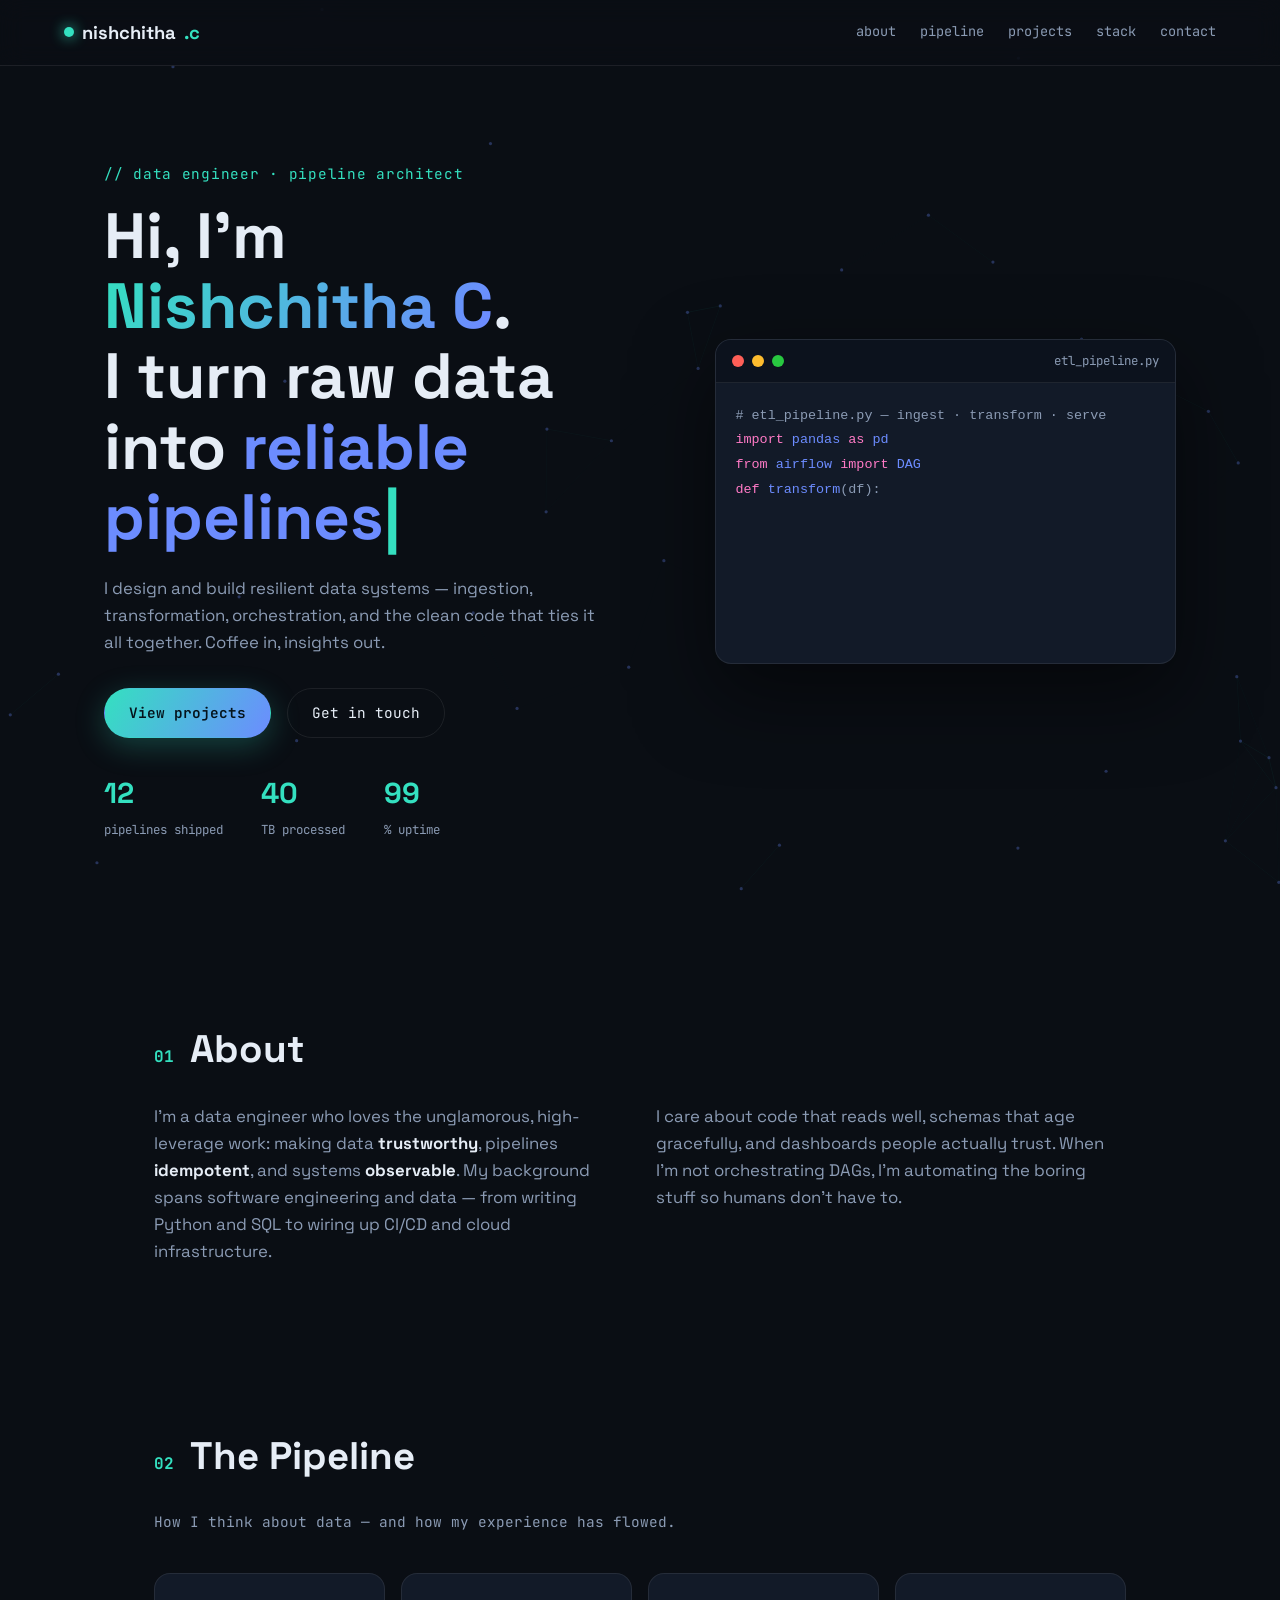
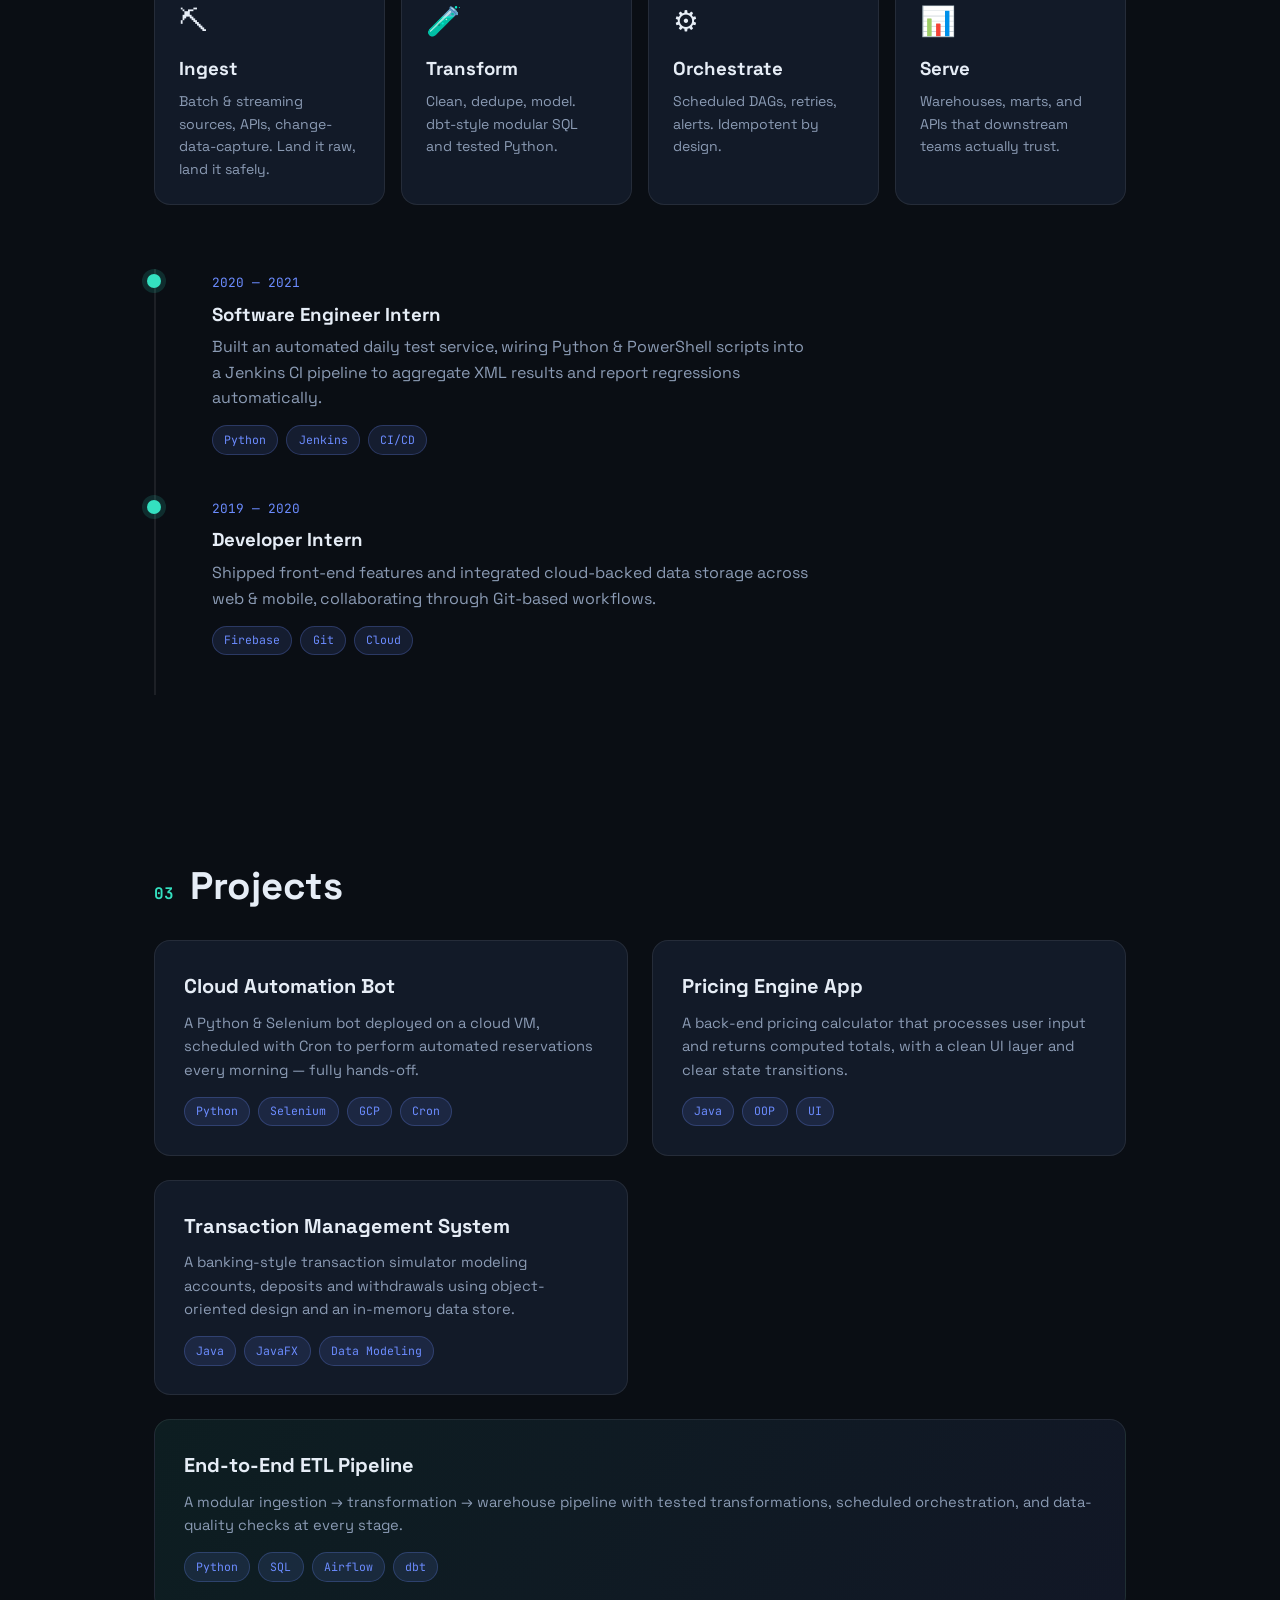
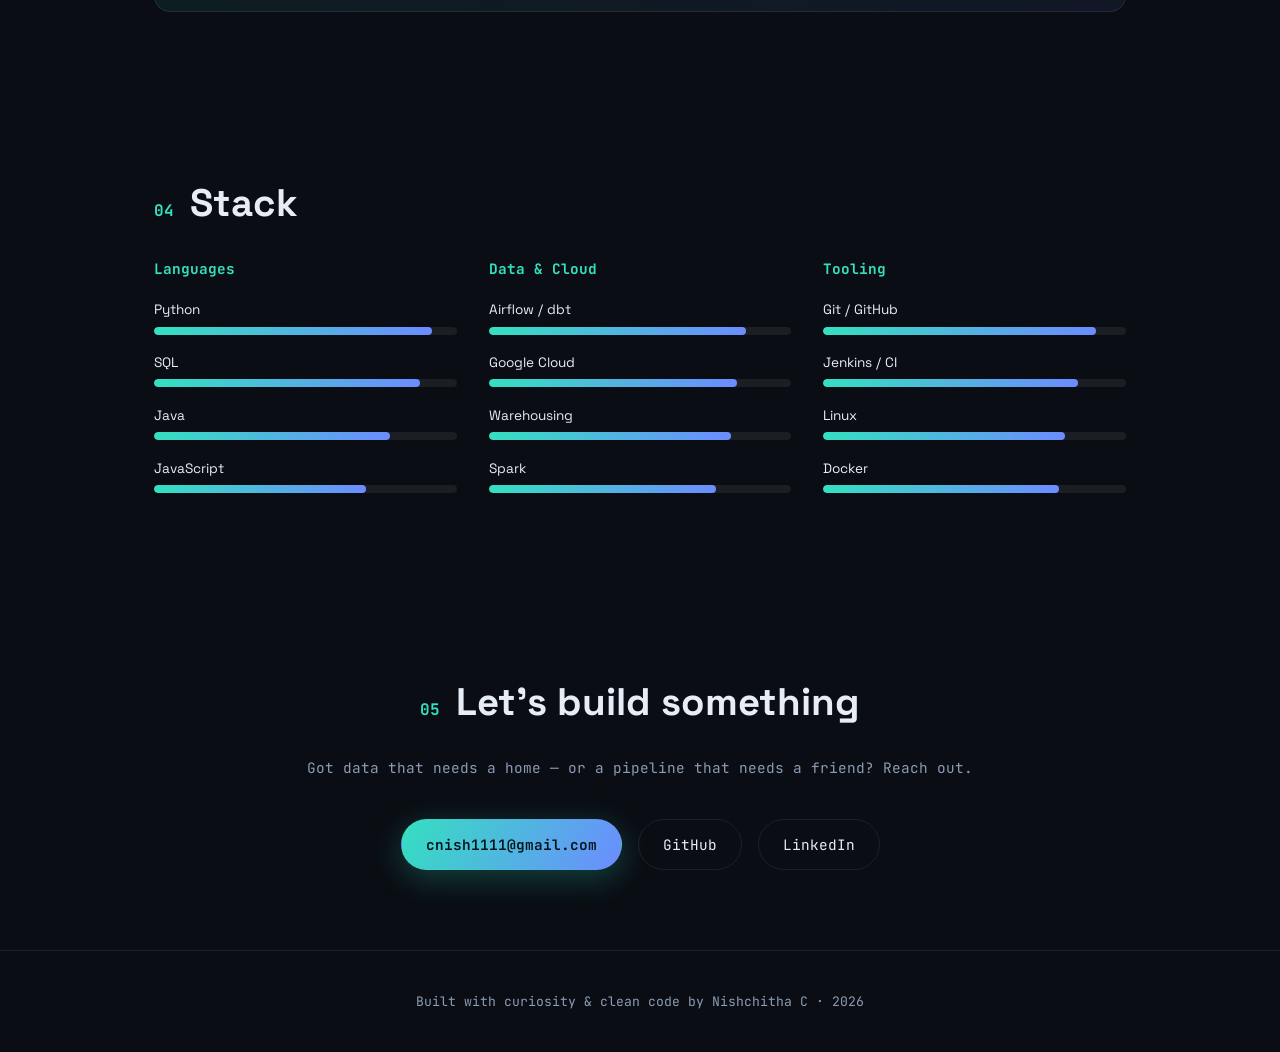
==== index.html @ 6bbef595 "Add creative data engineering portfolio site Single-page animated portfolio (index.html, styles.css," ====
<!DOCTYPE html>
<html lang="en">
<head>
<meta charset="UTF-8" />
<meta name="viewport" content="width=device-width, initial-scale=1.0" />
<title>Nishchitha C · Data Engineer</title>
<meta name="description" content="Nishchitha C — Data Engineer building reliable pipelines, clean data models, and elegant code." />
<link rel="preconnect" href="https://fonts.googleapis.com" />
<link rel="preconnect" href="https://fonts.gstatic.com" crossorigin />
<link href="https://fonts.googleapis.com/css2?family=Space+Grotesk:wght@400;500;600;700&family=JetBrains+Mono:wght@400;500&display=swap" rel="stylesheet" />
<link rel="stylesheet" href="styles.css" />
</head>
<body>
<canvas id="bg-canvas" aria-hidden="true"></canvas>

<!-- NAV -->
<header class="nav">
  <a class="brand" href="#top"><span class="brand-dot"></span>nishchitha<span class="accent">.c</span></a>
  <nav class="nav-links">
    <a href="#about">about</a>
    <a href="#pipeline">pipeline</a>
    <a href="#projects">projects</a>
    <a href="#skills">stack</a>
    <a href="#contact">contact</a>
  </nav>
</header>

<main id="top">
  <!-- HERO -->
  <section class="hero">
    <div class="hero-inner">
      <p class="kicker reveal">// data engineer · pipeline architect</p>
      <h1 class="reveal">Hi, I'm <span class="grad">Nishchitha&nbsp;C</span>.<br />I turn raw data into <span class="type" id="typed"></span><span class="caret">|</span></h1>
      <p class="lead reveal">I design and build resilient data systems — ingestion, transformation, orchestration, and the clean code that ties it all together. Coffee in, insights out.</p>
      <div class="hero-cta reveal">
        <a class="btn primary" href="#projects">View projects</a>
        <a class="btn ghost" href="#contact">Get in touch</a>
      </div>
      <div class="hero-stats reveal">
        <div><strong data-count="12">0</strong><span>pipelines shipped</span></div>
        <div><strong data-count="40">0</strong><span>TB processed</span></div>
        <div><strong data-count="99">0</strong><span>% uptime</span></div>
      </div>
    </div>
    <div class="terminal reveal" aria-hidden="true">
      <div class="term-bar"><span></span><span></span><span></span><em>etl_pipeline.py</em></div>
      <pre class="term-body"><code id="code-anim"></code></pre>
    </div>
  </section>

  <!-- ABOUT -->
  <section id="about" class="section">
    <h2 class="section-title"><span class="num">01</span> About</h2>
    <div class="about-grid">
      <p class="reveal">I'm a data engineer who loves the unglamorous, high-leverage work: making data <strong>trustworthy</strong>, pipelines <strong>idempotent</strong>, and systems <strong>observable</strong>. My background spans software engineering and data — from writing Python and SQL to wiring up CI/CD and cloud infrastructure.</p>
      <p class="reveal">I care about code that reads well, schemas that age gracefully, and dashboards people actually trust. When I'm not orchestrating DAGs, I'm automating the boring stuff so humans don't have to.</p>
    </div>
  </section>

  <!-- PIPELINE / TIMELINE -->
  <section id="pipeline" class="section">
    <h2 class="section-title"><span class="num">02</span> The Pipeline</h2>
    <p class="section-sub reveal">How I think about data — and how my experience has flowed.</p>
    <div class="pipeline">
      <div class="stage reveal"><div class="stage-icon">⛏</div><h3>Ingest</h3><p>Batch &amp; streaming sources, APIs, change-data-capture. Land it raw, land it safely.</p></div>
      <div class="stage reveal"><div class="stage-icon">🧪</div><h3>Transform</h3><p>Clean, dedupe, model. dbt-style modular SQL and tested Python.</p></div>
      <div class="stage reveal"><div class="stage-icon">⚙️</div><h3>Orchestrate</h3><p>Scheduled DAGs, retries, alerts. Idempotent by design.</p></div>
      <div class="stage reveal"><div class="stage-icon">📊</div><h3>Serve</h3><p>Warehouses, marts, and APIs that downstream teams actually trust.</p></div>
    </div>

    <div class="timeline">
      <div class="t-item reveal">
        <div class="t-dot"></div>
        <span class="t-date">2020 — 2021</span>
        <h3>Software Engineer Intern</h3>
        <p>Built an automated daily test service, wiring Python &amp; PowerShell scripts into a Jenkins CI pipeline to aggregate XML results and report regressions automatically.</p>
        <div class="tags"><span>Python</span><span>Jenkins</span><span>CI/CD</span></div>
      </div>
      <div class="t-item reveal">
        <div class="t-dot"></div>
        <span class="t-date">2019 — 2020</span>
        <h3>Developer Intern</h3>
        <p>Shipped front-end features and integrated cloud-backed data storage across web &amp; mobile, collaborating through Git-based workflows.</p>
        <div class="tags"><span>Firebase</span><span>Git</span><span>Cloud</span></div>
      </div>
    </div>
  </section>

  <!-- PROJECTS -->
  <section id="projects" class="section">
    <h2 class="section-title"><span class="num">03</span> Projects</h2>
    <div class="projects">
      <article class="card reveal">
        <div class="card-glow"></div>
        <h3>Cloud Automation Bot</h3>
        <p>A Python &amp; Selenium bot deployed on a cloud VM, scheduled with Cron to perform automated reservations every morning — fully hands-off.</p>
        <div class="tags"><span>Python</span><span>Selenium</span><span>GCP</span><span>Cron</span></div>
      </article>
      <article class="card reveal">
        <div class="card-glow"></div>
        <h3>Pricing Engine App</h3>
        <p>A back-end pricing calculator that processes user input and returns computed totals, with a clean UI layer and clear state transitions.</p>
        <div class="tags"><span>Java</span><span>OOP</span><span>UI</span></div>
      </article>
      <article class="card reveal">
        <div class="card-glow"></div>
        <h3>Transaction Management System</h3>
        <p>A banking-style transaction simulator modeling accounts, deposits and withdrawals using object-oriented design and an in-memory data store.</p>
        <div class="tags"><span>Java</span><span>JavaFX</span><span>Data Modeling</span></div>
      </article>
      <article class="card reveal feature">
        <div class="card-glow"></div>
        <h3>End-to-End ETL Pipeline</h3>
        <p>A modular ingestion → transformation → warehouse pipeline with tested transformations, scheduled orchestration, and data-quality checks at every stage.</p>
        <div class="tags"><span>Python</span><span>SQL</span><span>Airflow</span><span>dbt</span></div>
      </article>
    </div>
  </section>

  <!-- SKILLS -->
  <section id="skills" class="section">
    <h2 class="section-title"><span class="num">04</span> Stack</h2>
    <div class="skills">
      <div class="skill-col reveal">
        <h3>Languages</h3>
        <div class="bar" data-level="92"><span>Python</span><i></i></div>
        <div class="bar" data-level="88"><span>SQL</span><i></i></div>
        <div class="bar" data-level="78"><span>Java</span><i></i></div>
        <div class="bar" data-level="70"><span>JavaScript</span><i></i></div>
      </div>
      <div class="skill-col reveal">
        <h3>Data &amp; Cloud</h3>
        <div class="bar" data-level="85"><span>Airflow / dbt</span><i></i></div>
        <div class="bar" data-level="82"><span>Google Cloud</span><i></i></div>
        <div class="bar" data-level="80"><span>Warehousing</span><i></i></div>
        <div class="bar" data-level="75"><span>Spark</span><i></i></div>
      </div>
      <div class="skill-col reveal">
        <h3>Tooling</h3>
        <div class="bar" data-level="90"><span>Git / GitHub</span><i></i></div>
        <div class="bar" data-level="84"><span>Jenkins / CI</span><i></i></div>
        <div class="bar" data-level="80"><span>Linux</span><i></i></div>
        <div class="bar" data-level="78"><span>Docker</span><i></i></div>
      </div>
    </div>
  </section>

  <!-- CONTACT -->
  <section id="contact" class="section contact">
    <h2 class="section-title"><span class="num">05</span> Let's build something</h2>
    <p class="section-sub reveal">Got data that needs a home — or a pipeline that needs a friend? Reach out.</p>
    <div class="contact-links reveal">
      <a class="btn primary" href="mailto:cnish1111@gmail.com">cnish1111@gmail.com</a>
      <a class="btn ghost" href="https://github.com/nishchitha-c" target="_blank" rel="noopener">GitHub</a>
      <a class="btn ghost" href="https://linkedin.com/in/" target="_blank" rel="noopener">LinkedIn</a>
    </div>
  </section>
</main>

<footer class="footer">
  <span>Built with curiosity &amp; clean code by Nishchitha C · <span id="year"></span></span>
</footer>

<script src="script.js"></script>
</body>
</html>
---- styles.css ----
:root{
  --bg:#0a0e14;
  --bg2:#0f1521;
  --panel:#121a28;
  --text:#e6edf6;
  --muted:#8b9bb4;
  --accent:#34e0c0;
  --accent2:#6c8cff;
  --accent3:#ff7ac6;
  --line:rgba(255,255,255,.08);
  --radius:16px;
  --mono:'JetBrains Mono',monospace;
  --sans:'Space Grotesk',system-ui,sans-serif;
}
*{box-sizing:border-box;margin:0;padding:0}
html{scroll-behavior:smooth}
body{
  font-family:var(--sans);
  background:var(--bg);
  color:var(--text);
  line-height:1.6;
  overflow-x:hidden;
}
#bg-canvas{position:fixed;inset:0;z-index:0;opacity:.5}
main,.nav,.footer{position:relative;z-index:1}
a{color:inherit;text-decoration:none}
.accent{color:var(--accent)}
.grad{
  background:linear-gradient(120deg,var(--accent),var(--accent2),var(--accent3));
  -webkit-background-clip:text;background-clip:text;color:transparent;
  background-size:200% auto;animation:shift 6s linear infinite;
}
@keyframes shift{to{background-position:200% center}}

/* NAV */
.nav{
  display:flex;justify-content:space-between;align-items:center;
  padding:1.1rem clamp(1.2rem,5vw,4rem);
  position:sticky;top:0;backdrop-filter:blur(12px);
  background:rgba(10,14,20,.6);border-bottom:1px solid var(--line);
}
.brand{font-weight:700;font-size:1.15rem;display:flex;align-items:center;gap:.5rem}
.brand-dot{width:10px;height:10px;border-radius:50%;background:var(--accent);box-shadow:0 0 14px var(--accent)}
.nav-links{display:flex;gap:1.5rem;font-family:var(--mono);font-size:.85rem}
.nav-links a{color:var(--muted);transition:color .2s}
.nav-links a:hover{color:var(--accent)}

/* HERO */
.hero{
  display:grid;grid-template-columns:1.1fr .9fr;gap:3rem;align-items:center;
  padding:clamp(3rem,8vw,6rem) clamp(1.2rem,5vw,4rem);max-width:1200px;margin:0 auto;
}
.kicker{font-family:var(--mono);color:var(--accent);font-size:.9rem;letter-spacing:.05em}
.hero h1{font-size:clamp(2.2rem,5.5vw,4rem);line-height:1.1;margin:1rem 0 1.4rem;font-weight:700}
.type{color:var(--accent2)}
.caret{color:var(--accent);animation:blink 1s steps(2) infinite}
@keyframes blink{50%{opacity:0}}
.lead{color:var(--muted);max-width:46ch;font-size:1.05rem}
.hero-cta{display:flex;gap:1rem;margin:2rem 0}
.btn{
  font-family:var(--mono);font-size:.9rem;padding:.8rem 1.5rem;border-radius:999px;
  transition:transform .2s,box-shadow .2s,background .2s;border:1px solid transparent;
}
.btn:hover{transform:translateY(-3px)}
.btn.primary{background:linear-gradient(120deg,var(--accent),var(--accent2));color:#04121a;font-weight:600;box-shadow:0 8px 30px rgba(52,224,192,.25)}
.btn.ghost{border-color:var(--line);color:var(--text)}
.btn.ghost:hover{border-color:var(--accent);color:var(--accent)}
.hero-stats{display:flex;gap:2.4rem;margin-top:1rem}
.hero-stats strong{font-size:1.8rem;display:block;color:var(--accent)}
.hero-stats span{font-size:.78rem;color:var(--muted);font-family:var(--mono)}

/* TERMINAL */
.terminal{
  background:var(--panel);border:1px solid var(--line);border-radius:var(--radius);
  box-shadow:0 30px 80px rgba(0,0,0,.5);overflow:hidden;
}
.term-bar{display:flex;align-items:center;gap:.5rem;padding:.7rem 1rem;background:#0c121d;border-bottom:1px solid var(--line)}
.term-bar span{width:12px;height:12px;border-radius:50%}
.term-bar span:nth-child(1){background:#ff5f57}
.term-bar span:nth-child(2){background:#febc2e}
.term-bar span:nth-child(3){background:#28c840}
.term-bar em{margin-left:auto;font-style:normal;font-family:var(--mono);font-size:.78rem;color:var(--muted)}
.term-body{padding:1.2rem;font-family:var(--mono);font-size:.84rem;line-height:1.7;min-height:280px;white-space:pre-wrap}
.term-body .k{color:var(--accent3)}
.term-body .s{color:var(--accent)}
.term-body .c{color:var(--muted)}
.term-body .f{color:var(--accent2)}

/* SECTIONS */
.section{max-width:1100px;margin:0 auto;padding:clamp(3rem,7vw,5rem) clamp(1.2rem,5vw,4rem)}
.section-title{font-size:clamp(1.6rem,4vw,2.4rem);display:flex;align-items:baseline;gap:1rem;margin-bottom:1.5rem}
.section-title .num{font-family:var(--mono);color:var(--accent);font-size:1rem}
.section-sub{color:var(--muted);margin-bottom:2.5rem;font-family:var(--mono);font-size:.9rem}
.about-grid{display:grid;grid-template-columns:1fr 1fr;gap:2rem}
.about-grid p{color:var(--muted);font-size:1.05rem}
.about-grid strong{color:var(--text)}

/* PIPELINE */
.pipeline{display:grid;grid-template-columns:repeat(4,1fr);gap:1rem;margin-bottom:4rem}
.stage{background:var(--panel);border:1px solid var(--line);border-radius:var(--radius);padding:1.5rem;position:relative;transition:transform .3s,border-color .3s}
.stage:hover{transform:translateY(-6px);border-color:var(--accent)}
.stage-icon{font-size:1.8rem;margin-bottom:.6rem}
.stage h3{margin-bottom:.4rem}
.stage p{color:var(--muted);font-size:.88rem}

/* TIMELINE */
.timeline{position:relative;padding-left:2rem;border-left:2px solid var(--line)}
.t-item{position:relative;padding:0 0 2.5rem 1.5rem}
.t-dot{position:absolute;left:-2.55rem;top:.3rem;width:14px;height:14px;border-radius:50%;background:var(--accent);box-shadow:0 0 0 5px rgba(52,224,192,.15)}
.t-date{font-family:var(--mono);font-size:.8rem;color:var(--accent2)}
.t-item h3{margin:.3rem 0}
.t-item p{color:var(--muted);max-width:60ch}

/* TAGS */
.tags{display:flex;flex-wrap:wrap;gap:.5rem;margin-top:.9rem}
.tags span{font-family:var(--mono);font-size:.72rem;padding:.28rem .7rem;border-radius:999px;background:rgba(108,140,255,.12);color:var(--accent2);border:1px solid rgba(108,140,255,.25)}

/* PROJECTS */
.projects{display:grid;grid-template-columns:repeat(2,1fr);gap:1.5rem}
.card{position:relative;background:var(--panel);border:1px solid var(--line);border-radius:var(--radius);padding:1.8rem;overflow:hidden;transition:transform .3s,border-color .3s}
.card:hover{transform:translateY(-6px);border-color:var(--accent)}
.card h3{margin-bottom:.6rem;font-size:1.25rem}
.card p{color:var(--muted);font-size:.92rem}
.card.feature{grid-column:1/-1;background:linear-gradient(120deg,rgba(52,224,192,.08),rgba(108,140,255,.08))}
.card-glow{position:absolute;width:200px;height:200px;border-radius:50%;background:radial-gradient(circle,rgba(52,224,192,.25),transparent 70%);top:-80px;right:-60px;opacity:0;transition:opacity .4s}
.card:hover .card-glow{opacity:1}

/* SKILLS */
.skills{display:grid;grid-template-columns:repeat(3,1fr);gap:2rem}
.skill-col h3{font-family:var(--mono);font-size:.9rem;color:var(--accent);margin-bottom:1.2rem}
.bar{margin-bottom:1.1rem;position:relative}
.bar span{font-size:.85rem;display:block;margin-bottom:.35rem}
.bar i{display:block;height:8px;border-radius:999px;background:rgba(255,255,255,.07);position:relative;overflow:hidden}
.bar i::after{content:"";position:absolute;inset:0;width:0;border-radius:999px;background:linear-gradient(90deg,var(--accent),var(--accent2));transition:width 1.2s cubic-bezier(.2,.8,.2,1)}
.bar.show i::after{width:var(--w)}

/* CONTACT */
.contact{text-align:center}
.contact .section-title{justify-content:center}
.contact-links{display:flex;gap:1rem;justify-content:center;flex-wrap:wrap}

/* FOOTER */
.footer{text-align:center;padding:2.5rem;color:var(--muted);font-family:var(--mono);font-size:.82rem;border-top:1px solid var(--line)}

/* REVEAL */
.reveal{opacity:0;transform:translateY(24px);transition:opacity .7s ease,transform .7s ease}
.reveal.in{opacity:1;transform:none}

@media(max-width:860px){
  .hero{grid-template-columns:1fr}
  .about-grid,.pipeline,.projects,.skills{grid-template-columns:1fr}
  .nav-links{display:none}
  .card.feature{grid-column:auto}
}
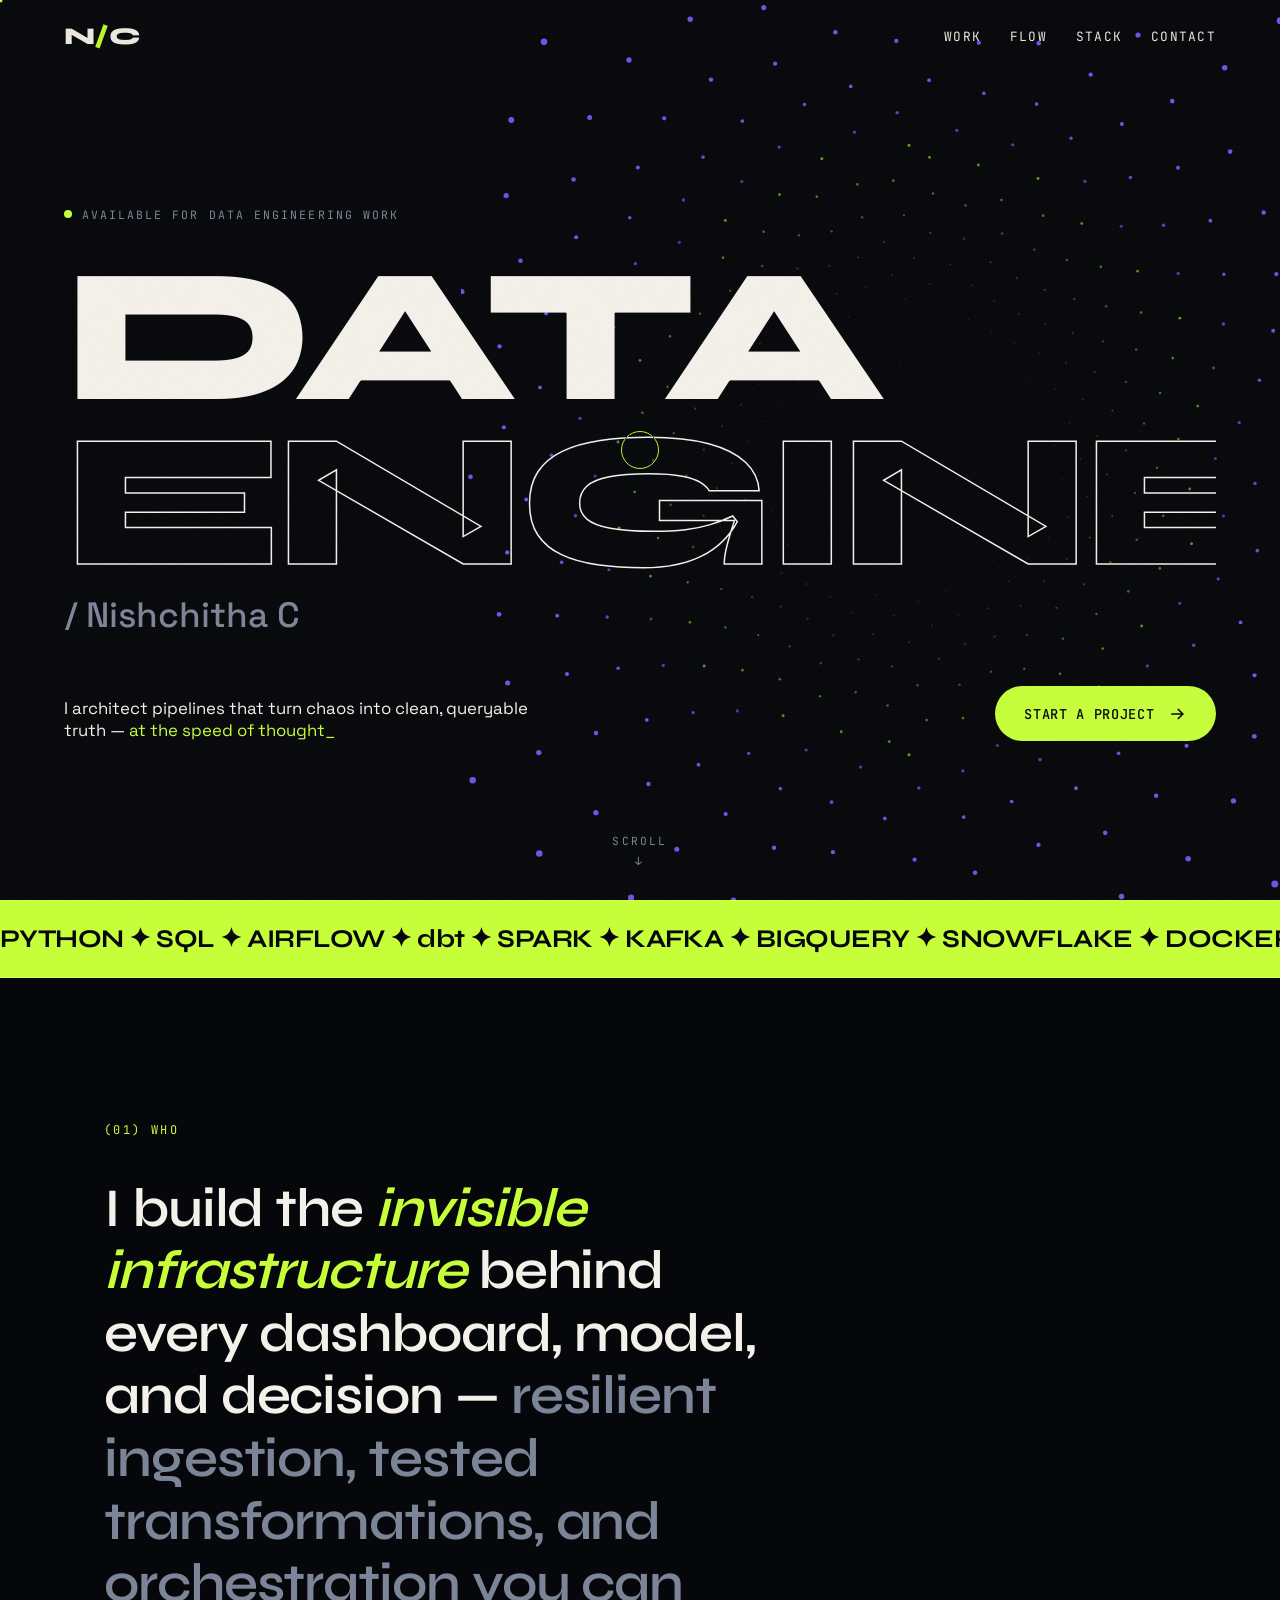
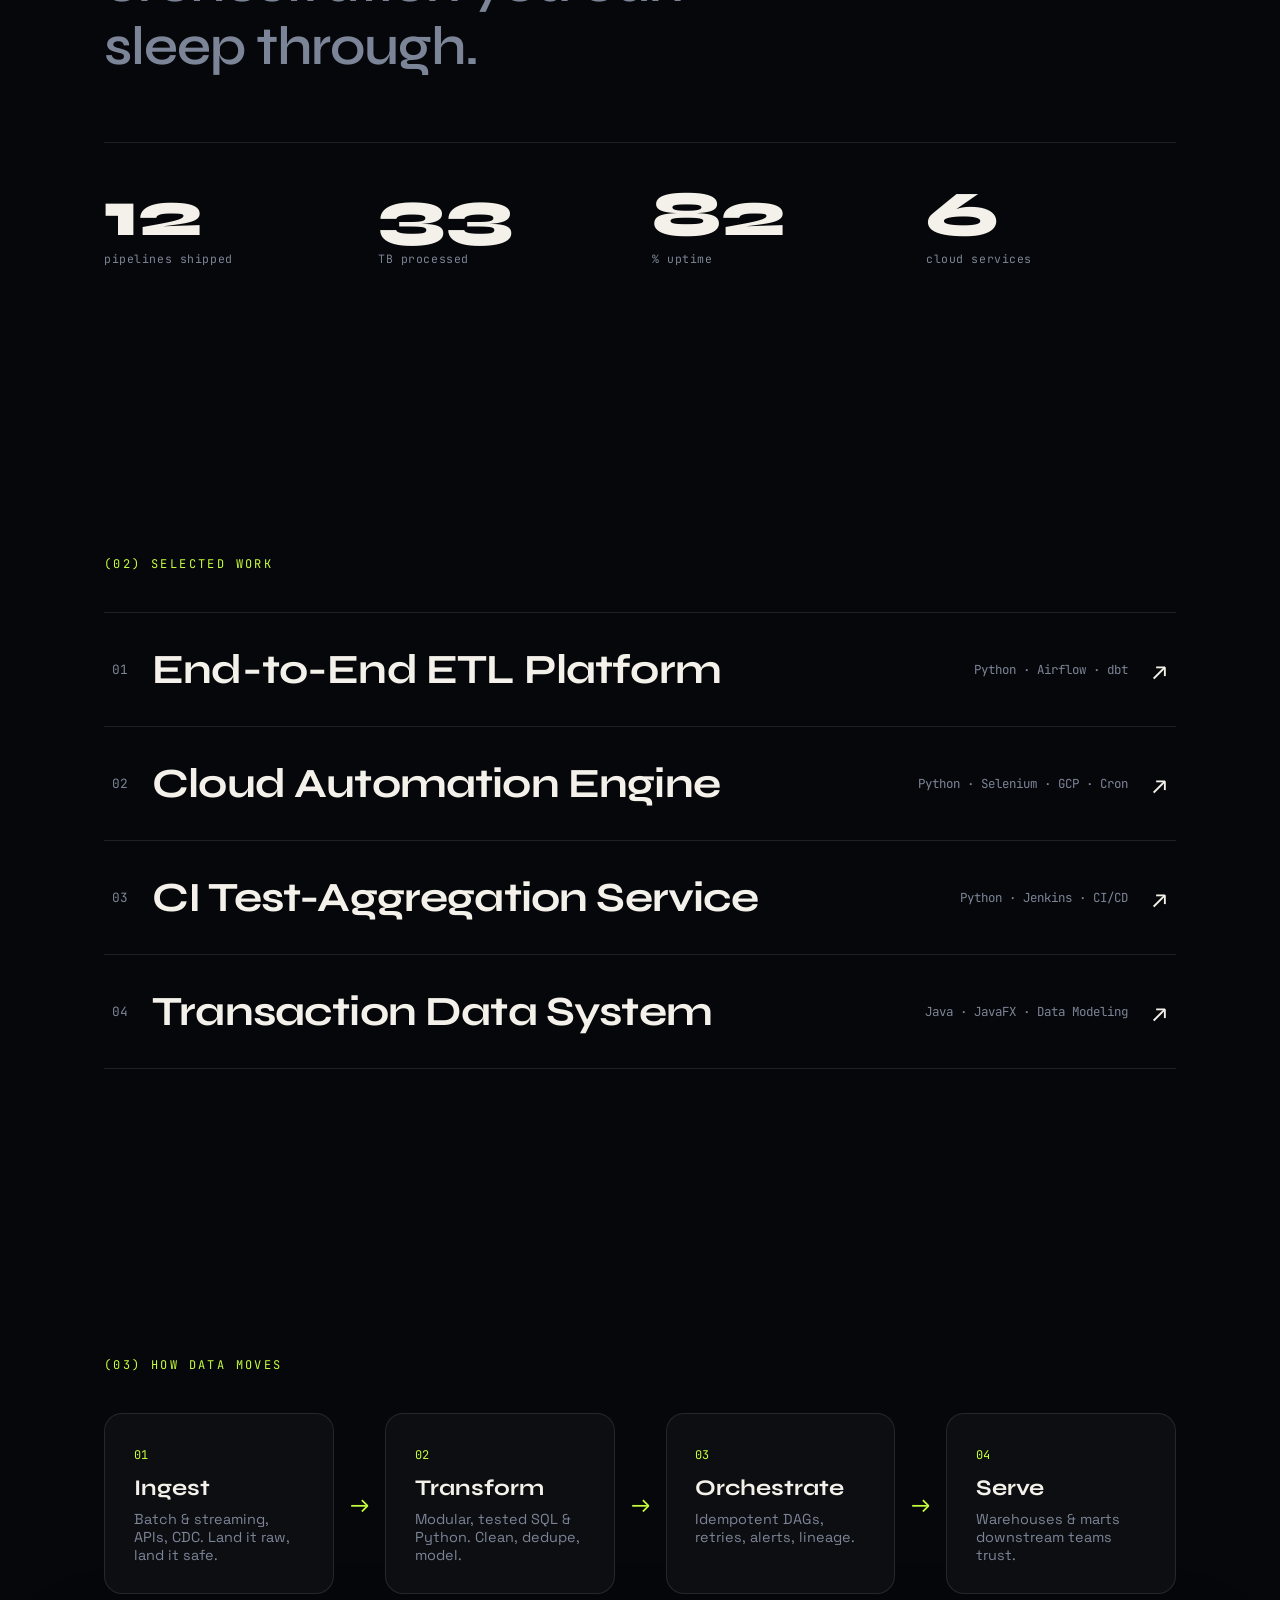
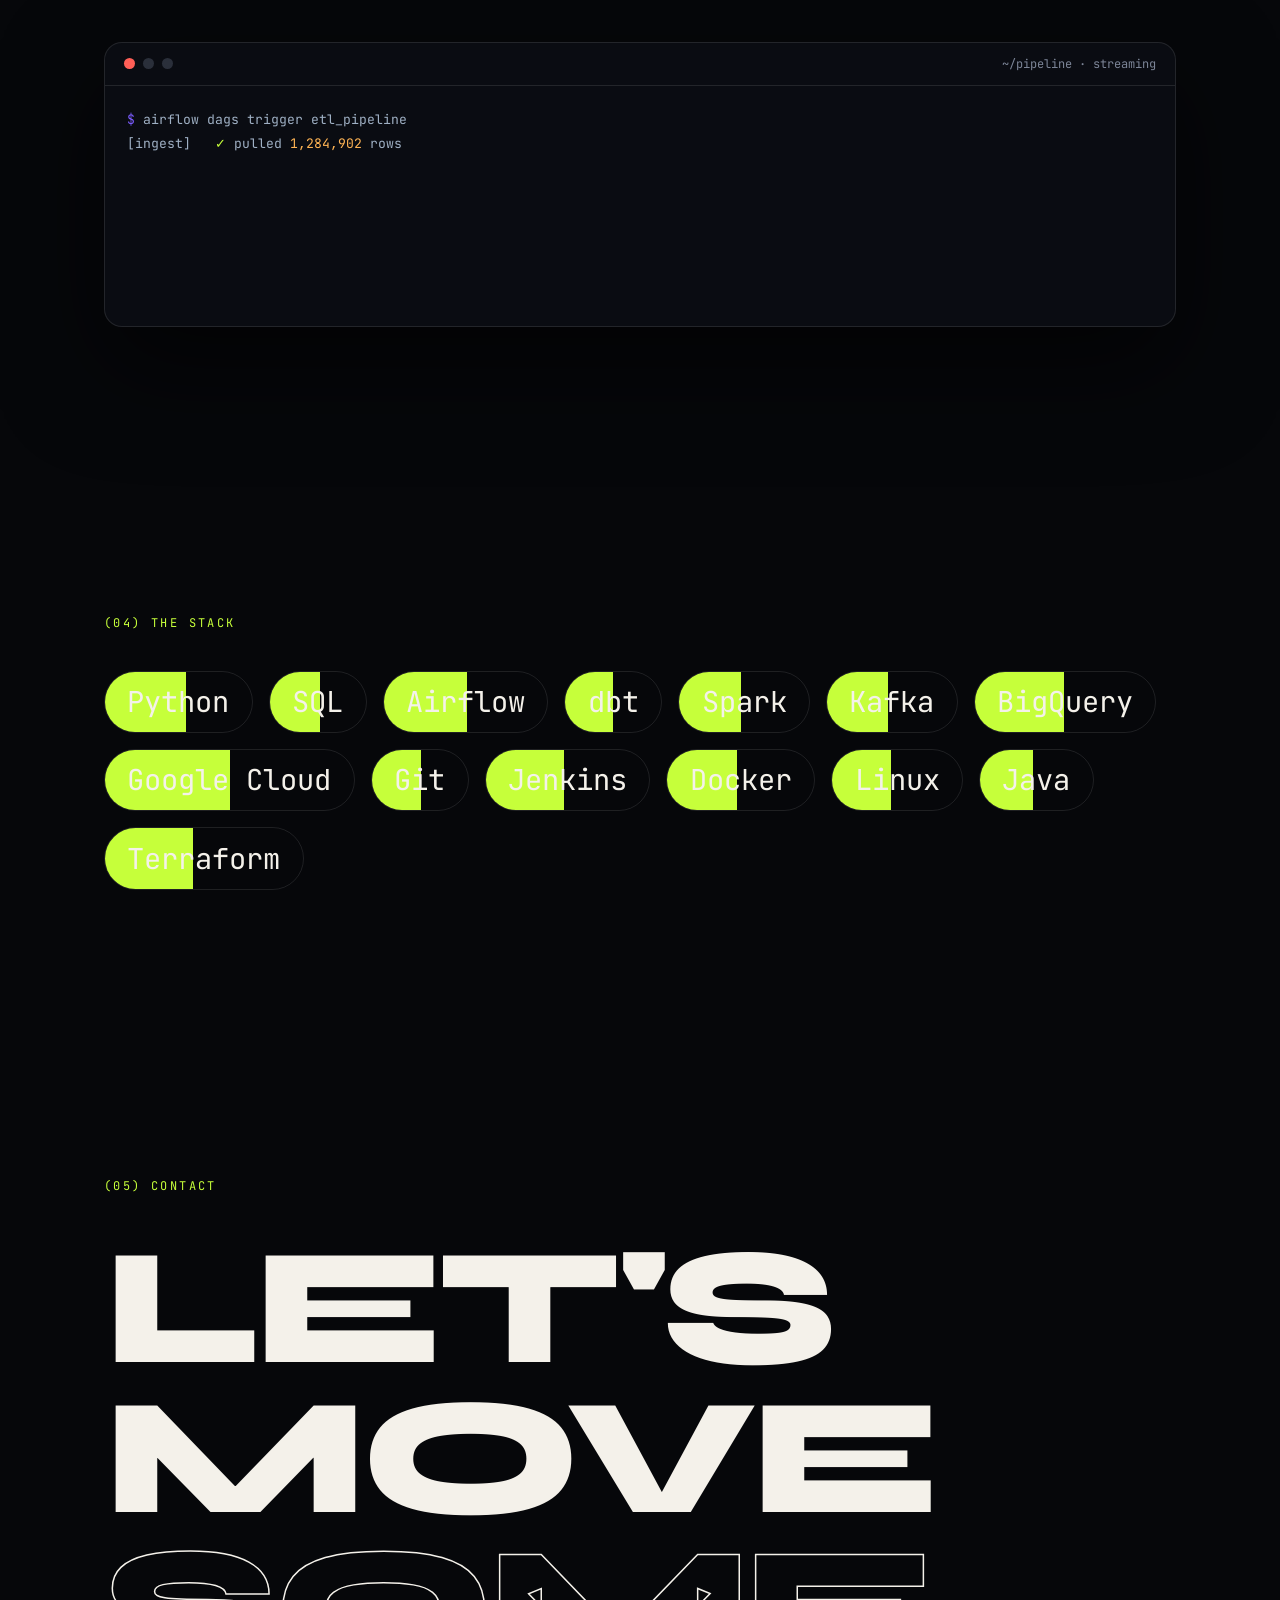
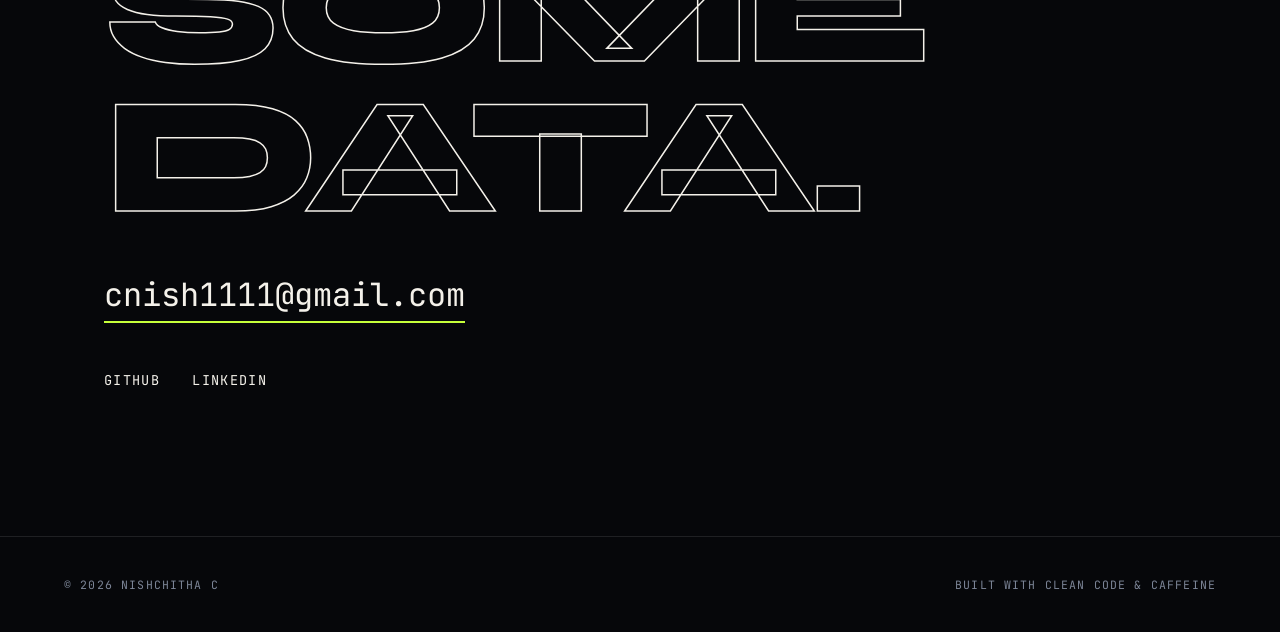
==== commit 85c2c424: "Redesign portfolio: bold kinetic identity Full visual overhaul — interactive 3D particle globe, cust" ====
--- a/index.html
+++ b/index.html
@@ -3,162 +3,144 @@
 <head>
 <meta charset="UTF-8" />
 <meta name="viewport" content="width=device-width, initial-scale=1.0" />
-<title>Nishchitha C · Data Engineer</title>
-<meta name="description" content="Nishchitha C — Data Engineer building reliable pipelines, clean data models, and elegant code." />
+<title>Nishchitha C — Data Engineer</title>
+<meta name="description" content="Nishchitha C — Data Engineer architecting pipelines that move at the speed of thought." />
 <link rel="preconnect" href="https://fonts.googleapis.com" />
 <link rel="preconnect" href="https://fonts.gstatic.com" crossorigin />
-<link href="https://fonts.googleapis.com/css2?family=Space+Grotesk:wght@400;500;600;700&family=JetBrains+Mono:wght@400;500&display=swap" rel="stylesheet" />
+<link href="https://fonts.googleapis.com/css2?family=Syne:wght@600;700;800&family=Space+Grotesk:wght@400;500;600&family=JetBrains+Mono:wght@400;500&display=swap" rel="stylesheet" />
 <link rel="stylesheet" href="styles.css" />
 </head>
 <body>
-<canvas id="bg-canvas" aria-hidden="true"></canvas>
+<div class="grain" aria-hidden="true"></div>
+<div class="cursor" id="cursor" aria-hidden="true"></div>
+<div class="cursor-dot" id="cursor-dot" aria-hidden="true"></div>
+<div class="progress" id="progress" aria-hidden="true"></div>
+
+<canvas id="globe" aria-hidden="true"></canvas>
 
 <!-- NAV -->
 <header class="nav">
-  <a class="brand" href="#top"><span class="brand-dot"></span>nishchitha<span class="accent">.c</span></a>
+  <a class="brand magnetic" href="#top">N<span class="accent">/</span>C</a>
   <nav class="nav-links">
-    <a href="#about">about</a>
-    <a href="#pipeline">pipeline</a>
-    <a href="#projects">projects</a>
-    <a href="#skills">stack</a>
-    <a href="#contact">contact</a>
+    <a class="magnetic" href="#work">work</a>
+    <a class="magnetic" href="#flow">flow</a>
+    <a class="magnetic" href="#stack">stack</a>
+    <a class="magnetic" href="#contact">contact</a>
   </nav>
 </header>
 
 <main id="top">
   <!-- HERO -->
   <section class="hero">
-    <div class="hero-inner">
-      <p class="kicker reveal">// data engineer · pipeline architect</p>
-      <h1 class="reveal">Hi, I'm <span class="grad">Nishchitha&nbsp;C</span>.<br />I turn raw data into <span class="type" id="typed"></span><span class="caret">|</span></h1>
-      <p class="lead reveal">I design and build resilient data systems — ingestion, transformation, orchestration, and the clean code that ties it all together. Coffee in, insights out.</p>
-      <div class="hero-cta reveal">
-        <a class="btn primary" href="#projects">View projects</a>
-        <a class="btn ghost" href="#contact">Get in touch</a>
-      </div>
-      <div class="hero-stats reveal">
-        <div><strong data-count="12">0</strong><span>pipelines shipped</span></div>
-        <div><strong data-count="40">0</strong><span>TB processed</span></div>
-        <div><strong data-count="99">0</strong><span>% uptime</span></div>
-      </div>
+    <p class="tag"><span class="pulse"></span>AVAILABLE FOR DATA ENGINEERING WORK</p>
+    <h1 class="mega">
+      <span class="line"><span class="w">DATA</span></span>
+      <span class="line"><span class="w outline">ENGINEER</span></span>
+      <span class="line sub"><span class="w">/ Nishchitha&nbsp;C</span></span>
+    </h1>
+    <div class="hero-foot">
+      <p class="hero-desc">I architect pipelines that turn chaos into clean, queryable truth — <span id="typed"></span><span class="caret">_</span></p>
+      <a href="#contact" class="cta magnetic"><span>Start a project</span><svg viewBox="0 0 24 24"><path d="M5 12h14M13 6l6 6-6 6"/></svg></a>
     </div>
-    <div class="terminal reveal" aria-hidden="true">
-      <div class="term-bar"><span></span><span></span><span></span><em>etl_pipeline.py</em></div>
-      <pre class="term-body"><code id="code-anim"></code></pre>
+    <div class="scroll-hint">SCROLL <span>↓</span></div>
+  </section>
+
+  <!-- MARQUEE -->
+  <div class="marquee" aria-hidden="true">
+    <div class="marquee-track">
+      <span>PYTHON ✦ SQL ✦ AIRFLOW ✦ dbt ✦ SPARK ✦ KAFKA ✦ BIGQUERY ✦ SNOWFLAKE ✦ DOCKER ✦ TERRAFORM ✦ GCP ✦</span>
+      <span>PYTHON ✦ SQL ✦ AIRFLOW ✦ dbt ✦ SPARK ✦ KAFKA ✦ BIGQUERY ✦ SNOWFLAKE ✦ DOCKER ✦ TERRAFORM ✦ GCP ✦</span>
+    </div>
+  </div>
+
+  <!-- ABOUT -->
+  <section id="about" class="section about">
+    <span class="eyebrow">(01) WHO</span>
+    <p class="big-statement">I build the <em>invisible infrastructure</em> behind every dashboard, model, and decision — <span class="muted">resilient ingestion, tested transformations, and orchestration you can sleep through.</span></p>
+    <div class="stats">
+      <div class="stat magnetic"><b data-count="12">0</b><span>pipelines shipped</span></div>
+      <div class="stat magnetic"><b data-count="40">0</b><span>TB processed</span></div>
+      <div class="stat magnetic"><b data-count="99">0</b><span>% uptime</span></div>
+      <div class="stat magnetic"><b data-count="6">0</b><span>cloud services</span></div>
     </div>
   </section>
 
-  <!-- ABOUT -->
-  <section id="about" class="section">
-    <h2 class="section-title"><span class="num">01</span> About</h2>
-    <div class="about-grid">
-      <p class="reveal">I'm a data engineer who loves the unglamorous, high-leverage work: making data <strong>trustworthy</strong>, pipelines <strong>idempotent</strong>, and systems <strong>observable</strong>. My background spans software engineering and data — from writing Python and SQL to wiring up CI/CD and cloud infrastructure.</p>
-      <p class="reveal">I care about code that reads well, schemas that age gracefully, and dashboards people actually trust. When I'm not orchestrating DAGs, I'm automating the boring stuff so humans don't have to.</p>
+  <!-- WORK -->
+  <section id="work" class="section">
+    <span class="eyebrow">(02) SELECTED WORK</span>
+    <div class="work-list">
+      <a class="work-row" href="#contact">
+        <span class="w-idx">01</span>
+        <h3>End-to-End ETL Platform</h3>
+        <span class="w-tags">Python · Airflow · dbt</span>
+        <span class="w-arrow">↗</span>
+      </a>
+      <a class="work-row" href="#contact">
+        <span class="w-idx">02</span>
+        <h3>Cloud Automation Engine</h3>
+        <span class="w-tags">Python · Selenium · GCP · Cron</span>
+        <span class="w-arrow">↗</span>
+      </a>
+      <a class="work-row" href="#contact">
+        <span class="w-idx">03</span>
+        <h3>CI Test-Aggregation Service</h3>
+        <span class="w-tags">Python · Jenkins · CI/CD</span>
+        <span class="w-arrow">↗</span>
+      </a>
+      <a class="work-row" href="#contact">
+        <span class="w-idx">04</span>
+        <h3>Transaction Data System</h3>
+        <span class="w-tags">Java · JavaFX · Data Modeling</span>
+        <span class="w-arrow">↗</span>
+      </a>
     </div>
   </section>
 
-  <!-- PIPELINE / TIMELINE -->
-  <section id="pipeline" class="section">
-    <h2 class="section-title"><span class="num">02</span> The Pipeline</h2>
-    <p class="section-sub reveal">How I think about data — and how my experience has flowed.</p>
-    <div class="pipeline">
-      <div class="stage reveal"><div class="stage-icon">⛏</div><h3>Ingest</h3><p>Batch &amp; streaming sources, APIs, change-data-capture. Land it raw, land it safely.</p></div>
-      <div class="stage reveal"><div class="stage-icon">🧪</div><h3>Transform</h3><p>Clean, dedupe, model. dbt-style modular SQL and tested Python.</p></div>
-      <div class="stage reveal"><div class="stage-icon">⚙️</div><h3>Orchestrate</h3><p>Scheduled DAGs, retries, alerts. Idempotent by design.</p></div>
-      <div class="stage reveal"><div class="stage-icon">📊</div><h3>Serve</h3><p>Warehouses, marts, and APIs that downstream teams actually trust.</p></div>
+  <!-- FLOW -->
+  <section id="flow" class="section">
+    <span class="eyebrow">(03) HOW DATA MOVES</span>
+    <div class="flow">
+      <div class="node tilt"><span class="n-num">01</span><h4>Ingest</h4><p>Batch &amp; streaming, APIs, CDC. Land it raw, land it safe.</p></div>
+      <div class="flow-arrow">→</div>
+      <div class="node tilt"><span class="n-num">02</span><h4>Transform</h4><p>Modular, tested SQL &amp; Python. Clean, dedupe, model.</p></div>
+      <div class="flow-arrow">→</div>
+      <div class="node tilt"><span class="n-num">03</span><h4>Orchestrate</h4><p>Idempotent DAGs, retries, alerts, lineage.</p></div>
+      <div class="flow-arrow">→</div>
+      <div class="node tilt"><span class="n-num">04</span><h4>Serve</h4><p>Warehouses &amp; marts downstream teams trust.</p></div>
     </div>
-
-    <div class="timeline">
-      <div class="t-item reveal">
-        <div class="t-dot"></div>
-        <span class="t-date">2020 — 2021</span>
-        <h3>Software Engineer Intern</h3>
-        <p>Built an automated daily test service, wiring Python &amp; PowerShell scripts into a Jenkins CI pipeline to aggregate XML results and report regressions automatically.</p>
-        <div class="tags"><span>Python</span><span>Jenkins</span><span>CI/CD</span></div>
-      </div>
-      <div class="t-item reveal">
-        <div class="t-dot"></div>
-        <span class="t-date">2019 — 2020</span>
-        <h3>Developer Intern</h3>
-        <p>Shipped front-end features and integrated cloud-backed data storage across web &amp; mobile, collaborating through Git-based workflows.</p>
-        <div class="tags"><span>Firebase</span><span>Git</span><span>Cloud</span></div>
-      </div>
+    <div class="console tilt">
+      <div class="console-bar"><i></i><i></i><i></i><em>~/pipeline · streaming</em></div>
+      <pre id="console"></pre>
     </div>
   </section>
 
-  <!-- PROJECTS -->
-  <section id="projects" class="section">
-    <h2 class="section-title"><span class="num">03</span> Projects</h2>
-    <div class="projects">
-      <article class="card reveal">
-        <div class="card-glow"></div>
-        <h3>Cloud Automation Bot</h3>
-        <p>A Python &amp; Selenium bot deployed on a cloud VM, scheduled with Cron to perform automated reservations every morning — fully hands-off.</p>
-        <div class="tags"><span>Python</span><span>Selenium</span><span>GCP</span><span>Cron</span></div>
-      </article>
-      <article class="card reveal">
-        <div class="card-glow"></div>
-        <h3>Pricing Engine App</h3>
-        <p>A back-end pricing calculator that processes user input and returns computed totals, with a clean UI layer and clear state transitions.</p>
-        <div class="tags"><span>Java</span><span>OOP</span><span>UI</span></div>
-      </article>
-      <article class="card reveal">
-        <div class="card-glow"></div>
-        <h3>Transaction Management System</h3>
-        <p>A banking-style transaction simulator modeling accounts, deposits and withdrawals using object-oriented design and an in-memory data store.</p>
-        <div class="tags"><span>Java</span><span>JavaFX</span><span>Data Modeling</span></div>
-      </article>
-      <article class="card reveal feature">
-        <div class="card-glow"></div>
-        <h3>End-to-End ETL Pipeline</h3>
-        <p>A modular ingestion → transformation → warehouse pipeline with tested transformations, scheduled orchestration, and data-quality checks at every stage.</p>
-        <div class="tags"><span>Python</span><span>SQL</span><span>Airflow</span><span>dbt</span></div>
-      </article>
-    </div>
-  </section>
-
-  <!-- SKILLS -->
-  <section id="skills" class="section">
-    <h2 class="section-title"><span class="num">04</span> Stack</h2>
-    <div class="skills">
-      <div class="skill-col reveal">
-        <h3>Languages</h3>
-        <div class="bar" data-level="92"><span>Python</span><i></i></div>
-        <div class="bar" data-level="88"><span>SQL</span><i></i></div>
-        <div class="bar" data-level="78"><span>Java</span><i></i></div>
-        <div class="bar" data-level="70"><span>JavaScript</span><i></i></div>
-      </div>
-      <div class="skill-col reveal">
-        <h3>Data &amp; Cloud</h3>
-        <div class="bar" data-level="85"><span>Airflow / dbt</span><i></i></div>
-        <div class="bar" data-level="82"><span>Google Cloud</span><i></i></div>
-        <div class="bar" data-level="80"><span>Warehousing</span><i></i></div>
-        <div class="bar" data-level="75"><span>Spark</span><i></i></div>
-      </div>
-      <div class="skill-col reveal">
-        <h3>Tooling</h3>
-        <div class="bar" data-level="90"><span>Git / GitHub</span><i></i></div>
-        <div class="bar" data-level="84"><span>Jenkins / CI</span><i></i></div>
-        <div class="bar" data-level="80"><span>Linux</span><i></i></div>
-        <div class="bar" data-level="78"><span>Docker</span><i></i></div>
-      </div>
+  <!-- STACK -->
+  <section id="stack" class="section">
+    <span class="eyebrow">(04) THE STACK</span>
+    <div class="chips" id="chips">
+      <span data-w="92">Python</span><span data-w="88">SQL</span><span data-w="85">Airflow</span>
+      <span data-w="83">dbt</span><span data-w="80">Spark</span><span data-w="78">Kafka</span>
+      <span data-w="82">BigQuery</span><span data-w="84">Google Cloud</span><span data-w="86">Git</span>
+      <span data-w="80">Jenkins</span><span data-w="79">Docker</span><span data-w="76">Linux</span>
+      <span data-w="78">Java</span><span data-w="74">Terraform</span>
     </div>
   </section>
 
   <!-- CONTACT -->
   <section id="contact" class="section contact">
-    <h2 class="section-title"><span class="num">05</span> Let's build something</h2>
-    <p class="section-sub reveal">Got data that needs a home — or a pipeline that needs a friend? Reach out.</p>
-    <div class="contact-links reveal">
-      <a class="btn primary" href="mailto:cnish1111@gmail.com">cnish1111@gmail.com</a>
-      <a class="btn ghost" href="https://github.com/nishchitha-c" target="_blank" rel="noopener">GitHub</a>
-      <a class="btn ghost" href="https://linkedin.com/in/" target="_blank" rel="noopener">LinkedIn</a>
+    <span class="eyebrow">(05) CONTACT</span>
+    <h2 class="contact-mega">LET'S MOVE<br><span class="outline">SOME DATA.</span></h2>
+    <a class="mail magnetic" href="mailto:cnish1111@gmail.com">cnish1111@gmail.com</a>
+    <div class="socials">
+      <a class="magnetic" href="https://github.com/nishchitha-c" target="_blank" rel="noopener">GITHUB</a>
+      <a class="magnetic" href="https://linkedin.com/in/" target="_blank" rel="noopener">LINKEDIN</a>
     </div>
   </section>
 </main>
 
 <footer class="footer">
-  <span>Built with curiosity &amp; clean code by Nishchitha C · <span id="year"></span></span>
+  <span>© <span id="year"></span> NISHCHITHA C</span>
+  <span>BUILT WITH CLEAN CODE &amp; CAFFEINE</span>
 </footer>
 
 <script src="script.js"></script>
--- a/styles.css
+++ b/styles.css
@@ -1,154 +1,156 @@
 :root{
-  --bg:#0a0e14;
-  --bg2:#0f1521;
-  --panel:#121a28;
-  --text:#e6edf6;
-  --muted:#8b9bb4;
-  --accent:#34e0c0;
-  --accent2:#6c8cff;
-  --accent3:#ff7ac6;
-  --line:rgba(255,255,255,.08);
-  --radius:16px;
+  --bg:#06070a;
+  --ink:#f4f1ea;
+  --muted:#7c8597;
+  --accent:#c6ff3a;
+  --accent2:#7b5cff;
+  --line:rgba(255,255,255,.1);
+  --syne:'Syne',sans-serif;
+  --sans:'Space Grotesk',system-ui,sans-serif;
   --mono:'JetBrains Mono',monospace;
-  --sans:'Space Grotesk',system-ui,sans-serif;
 }
-*{box-sizing:border-box;margin:0;padding:0}
+*{margin:0;padding:0;box-sizing:border-box}
 html{scroll-behavior:smooth}
 body{
-  font-family:var(--sans);
-  background:var(--bg);
-  color:var(--text);
-  line-height:1.6;
-  overflow-x:hidden;
+  background:var(--bg);color:var(--ink);font-family:var(--sans);
+  overflow-x:hidden;cursor:none;
 }
-#bg-canvas{position:fixed;inset:0;z-index:0;opacity:.5}
-main,.nav,.footer{position:relative;z-index:1}
+@media(hover:none){body{cursor:auto}.cursor,.cursor-dot{display:none}}
 a{color:inherit;text-decoration:none}
 .accent{color:var(--accent)}
-.grad{
-  background:linear-gradient(120deg,var(--accent),var(--accent2),var(--accent3));
-  -webkit-background-clip:text;background-clip:text;color:transparent;
-  background-size:200% auto;animation:shift 6s linear infinite;
-}
-@keyframes shift{to{background-position:200% center}}
+.muted{color:var(--muted)}
+.outline{color:transparent;-webkit-text-stroke:1.5px var(--ink)}
 
-/* NAV */
-.nav{
-  display:flex;justify-content:space-between;align-items:center;
-  padding:1.1rem clamp(1.2rem,5vw,4rem);
-  position:sticky;top:0;backdrop-filter:blur(12px);
-  background:rgba(10,14,20,.6);border-bottom:1px solid var(--line);
-}
-.brand{font-weight:700;font-size:1.15rem;display:flex;align-items:center;gap:.5rem}
-.brand-dot{width:10px;height:10px;border-radius:50%;background:var(--accent);box-shadow:0 0 14px var(--accent)}
-.nav-links{display:flex;gap:1.5rem;font-family:var(--mono);font-size:.85rem}
-.nav-links a{color:var(--muted);transition:color .2s}
-.nav-links a:hover{color:var(--accent)}
+/* grain + canvas */
+.grain{position:fixed;inset:0;z-index:2;pointer-events:none;opacity:.045;
+  background-image:url("data:image/svg+xml,%3Csvg xmlns='http://www.w3.org/2000/svg' width='120' height='120'%3E%3Cfilter id='n'%3E%3CfeTurbulence type='fractalNoise' baseFrequency='.8' numOctaves='3'/%3E%3C/filter%3E%3Crect width='100%25' height='100%25' filter='url(%23n)'/%3E%3C/svg%3E")}
+#globe{position:fixed;top:0;right:-6%;width:70vw;height:100vh;z-index:0;opacity:.9}
 
-/* HERO */
-.hero{
-  display:grid;grid-template-columns:1.1fr .9fr;gap:3rem;align-items:center;
-  padding:clamp(3rem,8vw,6rem) clamp(1.2rem,5vw,4rem);max-width:1200px;margin:0 auto;
-}
-.kicker{font-family:var(--mono);color:var(--accent);font-size:.9rem;letter-spacing:.05em}
-.hero h1{font-size:clamp(2.2rem,5.5vw,4rem);line-height:1.1;margin:1rem 0 1.4rem;font-weight:700}
-.type{color:var(--accent2)}
+/* cursor */
+.cursor{position:fixed;width:38px;height:38px;border:1px solid var(--accent);border-radius:50%;
+  z-index:99;pointer-events:none;transform:translate(-50%,-50%);transition:width .25s,height .25s,background .25s,border-color .25s;mix-blend-mode:difference}
+.cursor.grow{width:70px;height:70px;background:var(--accent);border-color:var(--accent)}
+.cursor-dot{position:fixed;width:5px;height:5px;background:var(--accent);border-radius:50%;z-index:99;pointer-events:none;transform:translate(-50%,-50%)}
+.progress{position:fixed;top:0;left:0;height:3px;width:0;background:linear-gradient(90deg,var(--accent),var(--accent2));z-index:98}
+
+/* nav */
+.nav{position:fixed;top:0;left:0;right:0;z-index:50;display:flex;justify-content:space-between;align-items:center;
+  padding:1.4rem clamp(1.2rem,5vw,4rem);mix-blend-mode:difference}
+.brand{font-family:var(--syne);font-weight:800;font-size:1.5rem;letter-spacing:-.03em}
+.nav-links{display:flex;gap:1.8rem;font-family:var(--mono);font-size:.8rem;text-transform:uppercase;letter-spacing:.1em}
+.nav-links a{position:relative;padding:.2rem 0}
+.nav-links a::after{content:"";position:absolute;left:0;bottom:-2px;width:0;height:1px;background:var(--accent);transition:width .3s}
+.nav-links a:hover::after{width:100%}
+
+/* hero */
+.hero{min-height:100vh;display:flex;flex-direction:column;justify-content:center;position:relative;
+  padding:6rem clamp(1.2rem,5vw,4rem) 3rem;z-index:1}
+.tag{font-family:var(--mono);font-size:.72rem;letter-spacing:.18em;color:var(--muted);display:flex;align-items:center;gap:.6rem;margin-bottom:2rem}
+.pulse{width:8px;height:8px;border-radius:50%;background:var(--accent);box-shadow:0 0 0 0 var(--accent);animation:pulse 2s infinite}
+@keyframes pulse{0%{box-shadow:0 0 0 0 rgba(198,255,58,.5)}70%{box-shadow:0 0 0 12px transparent}100%{box-shadow:0 0 0 0 transparent}}
+.mega{font-family:var(--syne);font-weight:800;line-height:.86;letter-spacing:-.04em;
+  font-size:clamp(3.6rem,15vw,12rem)}
+.mega .line{display:block;overflow:hidden}
+.mega .w{display:inline-block;transform:translateY(110%);animation:rise 1s cubic-bezier(.16,1,.3,1) forwards}
+.mega .line:nth-child(2) .w{animation-delay:.12s}
+.mega .line:nth-child(3) .w{animation-delay:.24s}
+.mega .sub{font-size:clamp(1rem,3.2vw,2.2rem);font-family:var(--sans);font-weight:500;letter-spacing:0;color:var(--muted);margin-top:1rem}
+@keyframes rise{to{transform:translateY(0)}}
+.hero-foot{display:flex;justify-content:space-between;align-items:flex-end;gap:2rem;flex-wrap:wrap;margin-top:3.5rem}
+.hero-desc{max-width:46ch;font-size:1.05rem;color:var(--ink)}
+.hero-desc #typed{color:var(--accent)}
 .caret{color:var(--accent);animation:blink 1s steps(2) infinite}
 @keyframes blink{50%{opacity:0}}
-.lead{color:var(--muted);max-width:46ch;font-size:1.05rem}
-.hero-cta{display:flex;gap:1rem;margin:2rem 0}
-.btn{
-  font-family:var(--mono);font-size:.9rem;padding:.8rem 1.5rem;border-radius:999px;
-  transition:transform .2s,box-shadow .2s,background .2s;border:1px solid transparent;
+.cta{display:inline-flex;align-items:center;gap:.8rem;background:var(--accent);color:#06070a;
+  font-family:var(--mono);font-weight:500;text-transform:uppercase;letter-spacing:.05em;font-size:.85rem;
+  padding:1.1rem 1.8rem;border-radius:999px;transition:transform .3s,background .3s}
+.cta svg{width:20px;height:20px;fill:none;stroke:#06070a;stroke-width:2;transition:transform .3s}
+.cta:hover svg{transform:translateX(5px)}
+.scroll-hint{position:absolute;bottom:2rem;left:50%;transform:translateX(-50%);font-family:var(--mono);font-size:.7rem;letter-spacing:.2em;color:var(--muted);display:flex;flex-direction:column;align-items:center;gap:.4rem}
+.scroll-hint span{animation:bob 1.6s ease-in-out infinite}
+@keyframes bob{50%{transform:translateY(6px)}}
+
+/* marquee */
+.marquee{border-top:1px solid var(--line);border-bottom:1px solid var(--line);padding:1.4rem 0;overflow:hidden;background:var(--accent);color:#06070a}
+.marquee-track{display:flex;gap:2rem;white-space:nowrap;width:max-content;animation:scroll 28s linear infinite}
+.marquee-track span{font-family:var(--syne);font-weight:700;font-size:1.6rem;letter-spacing:-.02em}
+@keyframes scroll{to{transform:translateX(-50%)}}
+
+/* sections */
+.section{max-width:1200px;margin:0 auto;padding:clamp(5rem,12vw,9rem) clamp(1.2rem,5vw,4rem);position:relative;z-index:1}
+.eyebrow{font-family:var(--mono);font-size:.75rem;letter-spacing:.2em;color:var(--accent);display:block;margin-bottom:2.5rem}
+.big-statement{font-family:var(--syne);font-weight:600;font-size:clamp(1.6rem,5vw,3.4rem);line-height:1.15;letter-spacing:-.02em;max-width:18ch}
+.big-statement em{font-style:italic;color:var(--accent)}
+.stats{display:grid;grid-template-columns:repeat(4,1fr);gap:1.5rem;margin-top:4rem;border-top:1px solid var(--line);padding-top:2.5rem}
+.stat b{font-family:var(--syne);font-weight:800;font-size:clamp(2.2rem,6vw,4rem);display:block;line-height:1}
+.stat span{font-family:var(--mono);font-size:.72rem;color:var(--muted);letter-spacing:.05em}
+
+/* work */
+.work-list{border-top:1px solid var(--line)}
+.work-row{display:grid;grid-template-columns:auto 1fr auto auto;align-items:center;gap:1.5rem;
+  padding:2rem .5rem;border-bottom:1px solid var(--line);transition:padding .4s,background .4s;position:relative}
+.work-row::before{content:"";position:absolute;inset:0;background:var(--accent);transform:scaleY(0);transform-origin:bottom;transition:transform .4s;z-index:-1}
+.work-row:hover{padding-left:2rem;color:#06070a}
+.work-row:hover::before{transform:scaleY(1)}
+.w-idx{font-family:var(--mono);font-size:.8rem;color:var(--muted)}
+.work-row:hover .w-idx,.work-row:hover .w-tags{color:#06070a}
+.work-row h3{font-family:var(--syne);font-weight:700;font-size:clamp(1.4rem,4vw,2.6rem);letter-spacing:-.02em}
+.w-tags{font-family:var(--mono);font-size:.78rem;color:var(--muted)}
+.w-arrow{font-size:1.6rem;transition:transform .4s}
+.work-row:hover .w-arrow{transform:translate(5px,-5px)}
+
+/* flow */
+.flow{display:flex;align-items:stretch;gap:1rem;flex-wrap:wrap;margin-bottom:3rem}
+.node{flex:1;min-width:200px;background:rgba(255,255,255,.03);border:1px solid var(--line);border-radius:18px;padding:1.8rem;transition:transform .3s,border-color .3s,background .3s}
+.node:hover{border-color:var(--accent);background:rgba(198,255,58,.05)}
+.n-num{font-family:var(--mono);font-size:.75rem;color:var(--accent)}
+.node h4{font-family:var(--syne);font-size:1.4rem;margin:.6rem 0}
+.node p{color:var(--muted);font-size:.9rem}
+.flow-arrow{display:flex;align-items:center;color:var(--accent);font-size:1.5rem}
+
+/* console */
+.console{background:#0a0c12;border:1px solid var(--line);border-radius:18px;overflow:hidden;box-shadow:0 40px 100px rgba(0,0,0,.6)}
+.console-bar{display:flex;align-items:center;gap:.5rem;padding:.8rem 1.2rem;border-bottom:1px solid var(--line)}
+.console-bar i{width:11px;height:11px;border-radius:50%;background:#2a2f3a}
+.console-bar i:first-child{background:#ff5f57}
+.console-bar em{margin-left:auto;font-style:normal;font-family:var(--mono);font-size:.75rem;color:var(--muted)}
+#console{font-family:var(--mono);font-size:.82rem;line-height:1.8;padding:1.4rem;min-height:240px;white-space:pre-wrap;color:#9fb0c4}
+#console .ok{color:var(--accent)}
+#console .k{color:var(--accent2)}
+#console .n{color:#ffb454}
+
+/* stack chips */
+.chips{display:flex;flex-wrap:wrap;gap:1rem}
+.chips span{position:relative;font-family:var(--mono);font-size:clamp(1rem,3vw,1.8rem);padding:.7rem 1.4rem;
+  border:1px solid var(--line);border-radius:999px;overflow:hidden;transition:color .4s;cursor:none}
+.chips span::before{content:"";position:absolute;inset:0;background:var(--accent);width:var(--fill,0);transition:width .8s cubic-bezier(.16,1,.3,1);z-index:-1}
+.chips span:hover{color:#06070a;border-color:var(--accent)}
+.chips span:hover::before{width:100%!important}
+
+/* contact */
+.contact-mega{font-family:var(--syne);font-weight:800;line-height:.9;letter-spacing:-.04em;
+  font-size:clamp(3rem,13vw,11rem);margin:1rem 0 2.5rem}
+.mail{font-family:var(--mono);font-size:clamp(1rem,4vw,2rem);border-bottom:2px solid var(--accent);padding-bottom:.3rem;display:inline-block;transition:color .3s}
+.mail:hover{color:var(--accent)}
+.socials{display:flex;gap:2rem;margin-top:3rem;font-family:var(--mono);font-size:.85rem;letter-spacing:.1em}
+.socials a{position:relative;padding-bottom:3px}
+.socials a::after{content:"";position:absolute;left:0;bottom:0;width:0;height:1px;background:var(--accent);transition:width .3s}
+.socials a:hover::after{width:100%}
+
+/* footer */
+.footer{display:flex;justify-content:space-between;flex-wrap:wrap;gap:1rem;
+  padding:2.5rem clamp(1.2rem,5vw,4rem);border-top:1px solid var(--line);
+  font-family:var(--mono);font-size:.72rem;letter-spacing:.1em;color:var(--muted)}
+
+/* reveal */
+.section .eyebrow,.big-statement,.stats,.work-row,.flow,.console,.chips,.contact-mega,.mail,.socials{
+  opacity:0;transform:translateY(40px);transition:opacity .9s cubic-bezier(.16,1,.3,1),transform .9s cubic-bezier(.16,1,.3,1)}
+.in{opacity:1!important;transform:none!important}
+
+@media(max-width:760px){
+  .nav-links{gap:1rem;font-size:.65rem}
+  .stats{grid-template-columns:repeat(2,1fr)}
+  .flow-arrow{transform:rotate(90deg);justify-content:center;width:100%}
+  .hero-foot{align-items:flex-start}
+  #globe{opacity:.4}
 }
-.btn:hover{transform:translateY(-3px)}
-.btn.primary{background:linear-gradient(120deg,var(--accent),var(--accent2));color:#04121a;font-weight:600;box-shadow:0 8px 30px rgba(52,224,192,.25)}
-.btn.ghost{border-color:var(--line);color:var(--text)}
-.btn.ghost:hover{border-color:var(--accent);color:var(--accent)}
-.hero-stats{display:flex;gap:2.4rem;margin-top:1rem}
-.hero-stats strong{font-size:1.8rem;display:block;color:var(--accent)}
-.hero-stats span{font-size:.78rem;color:var(--muted);font-family:var(--mono)}
-
-/* TERMINAL */
-.terminal{
-  background:var(--panel);border:1px solid var(--line);border-radius:var(--radius);
-  box-shadow:0 30px 80px rgba(0,0,0,.5);overflow:hidden;
-}
-.term-bar{display:flex;align-items:center;gap:.5rem;padding:.7rem 1rem;background:#0c121d;border-bottom:1px solid var(--line)}
-.term-bar span{width:12px;height:12px;border-radius:50%}
-.term-bar span:nth-child(1){background:#ff5f57}
-.term-bar span:nth-child(2){background:#febc2e}
-.term-bar span:nth-child(3){background:#28c840}
-.term-bar em{margin-left:auto;font-style:normal;font-family:var(--mono);font-size:.78rem;color:var(--muted)}
-.term-body{padding:1.2rem;font-family:var(--mono);font-size:.84rem;line-height:1.7;min-height:280px;white-space:pre-wrap}
-.term-body .k{color:var(--accent3)}
-.term-body .s{color:var(--accent)}
-.term-body .c{color:var(--muted)}
-.term-body .f{color:var(--accent2)}
-
-/* SECTIONS */
-.section{max-width:1100px;margin:0 auto;padding:clamp(3rem,7vw,5rem) clamp(1.2rem,5vw,4rem)}
-.section-title{font-size:clamp(1.6rem,4vw,2.4rem);display:flex;align-items:baseline;gap:1rem;margin-bottom:1.5rem}
-.section-title .num{font-family:var(--mono);color:var(--accent);font-size:1rem}
-.section-sub{color:var(--muted);margin-bottom:2.5rem;font-family:var(--mono);font-size:.9rem}
-.about-grid{display:grid;grid-template-columns:1fr 1fr;gap:2rem}
-.about-grid p{color:var(--muted);font-size:1.05rem}
-.about-grid strong{color:var(--text)}
-
-/* PIPELINE */
-.pipeline{display:grid;grid-template-columns:repeat(4,1fr);gap:1rem;margin-bottom:4rem}
-.stage{background:var(--panel);border:1px solid var(--line);border-radius:var(--radius);padding:1.5rem;position:relative;transition:transform .3s,border-color .3s}
-.stage:hover{transform:translateY(-6px);border-color:var(--accent)}
-.stage-icon{font-size:1.8rem;margin-bottom:.6rem}
-.stage h3{margin-bottom:.4rem}
-.stage p{color:var(--muted);font-size:.88rem}
-
-/* TIMELINE */
-.timeline{position:relative;padding-left:2rem;border-left:2px solid var(--line)}
-.t-item{position:relative;padding:0 0 2.5rem 1.5rem}
-.t-dot{position:absolute;left:-2.55rem;top:.3rem;width:14px;height:14px;border-radius:50%;background:var(--accent);box-shadow:0 0 0 5px rgba(52,224,192,.15)}
-.t-date{font-family:var(--mono);font-size:.8rem;color:var(--accent2)}
-.t-item h3{margin:.3rem 0}
-.t-item p{color:var(--muted);max-width:60ch}
-
-/* TAGS */
-.tags{display:flex;flex-wrap:wrap;gap:.5rem;margin-top:.9rem}
-.tags span{font-family:var(--mono);font-size:.72rem;padding:.28rem .7rem;border-radius:999px;background:rgba(108,140,255,.12);color:var(--accent2);border:1px solid rgba(108,140,255,.25)}
-
-/* PROJECTS */
-.projects{display:grid;grid-template-columns:repeat(2,1fr);gap:1.5rem}
-.card{position:relative;background:var(--panel);border:1px solid var(--line);border-radius:var(--radius);padding:1.8rem;overflow:hidden;transition:transform .3s,border-color .3s}
-.card:hover{transform:translateY(-6px);border-color:var(--accent)}
-.card h3{margin-bottom:.6rem;font-size:1.25rem}
-.card p{color:var(--muted);font-size:.92rem}
-.card.feature{grid-column:1/-1;background:linear-gradient(120deg,rgba(52,224,192,.08),rgba(108,140,255,.08))}
-.card-glow{position:absolute;width:200px;height:200px;border-radius:50%;background:radial-gradient(circle,rgba(52,224,192,.25),transparent 70%);top:-80px;right:-60px;opacity:0;transition:opacity .4s}
-.card:hover .card-glow{opacity:1}
-
-/* SKILLS */
-.skills{display:grid;grid-template-columns:repeat(3,1fr);gap:2rem}
-.skill-col h3{font-family:var(--mono);font-size:.9rem;color:var(--accent);margin-bottom:1.2rem}
-.bar{margin-bottom:1.1rem;position:relative}
-.bar span{font-size:.85rem;display:block;margin-bottom:.35rem}
-.bar i{display:block;height:8px;border-radius:999px;background:rgba(255,255,255,.07);position:relative;overflow:hidden}
-.bar i::after{content:"";position:absolute;inset:0;width:0;border-radius:999px;background:linear-gradient(90deg,var(--accent),var(--accent2));transition:width 1.2s cubic-bezier(.2,.8,.2,1)}
-.bar.show i::after{width:var(--w)}
-
-/* CONTACT */
-.contact{text-align:center}
-.contact .section-title{justify-content:center}
-.contact-links{display:flex;gap:1rem;justify-content:center;flex-wrap:wrap}
-
-/* FOOTER */
-.footer{text-align:center;padding:2.5rem;color:var(--muted);font-family:var(--mono);font-size:.82rem;border-top:1px solid var(--line)}
-
-/* REVEAL */
-.reveal{opacity:0;transform:translateY(24px);transition:opacity .7s ease,transform .7s ease}
-.reveal.in{opacity:1;transform:none}
-
-@media(max-width:860px){
-  .hero{grid-template-columns:1fr}
-  .about-grid,.pipeline,.projects,.skills{grid-template-columns:1fr}
-  .nav-links{display:none}
-  .card.feature{grid-column:auto}
-}
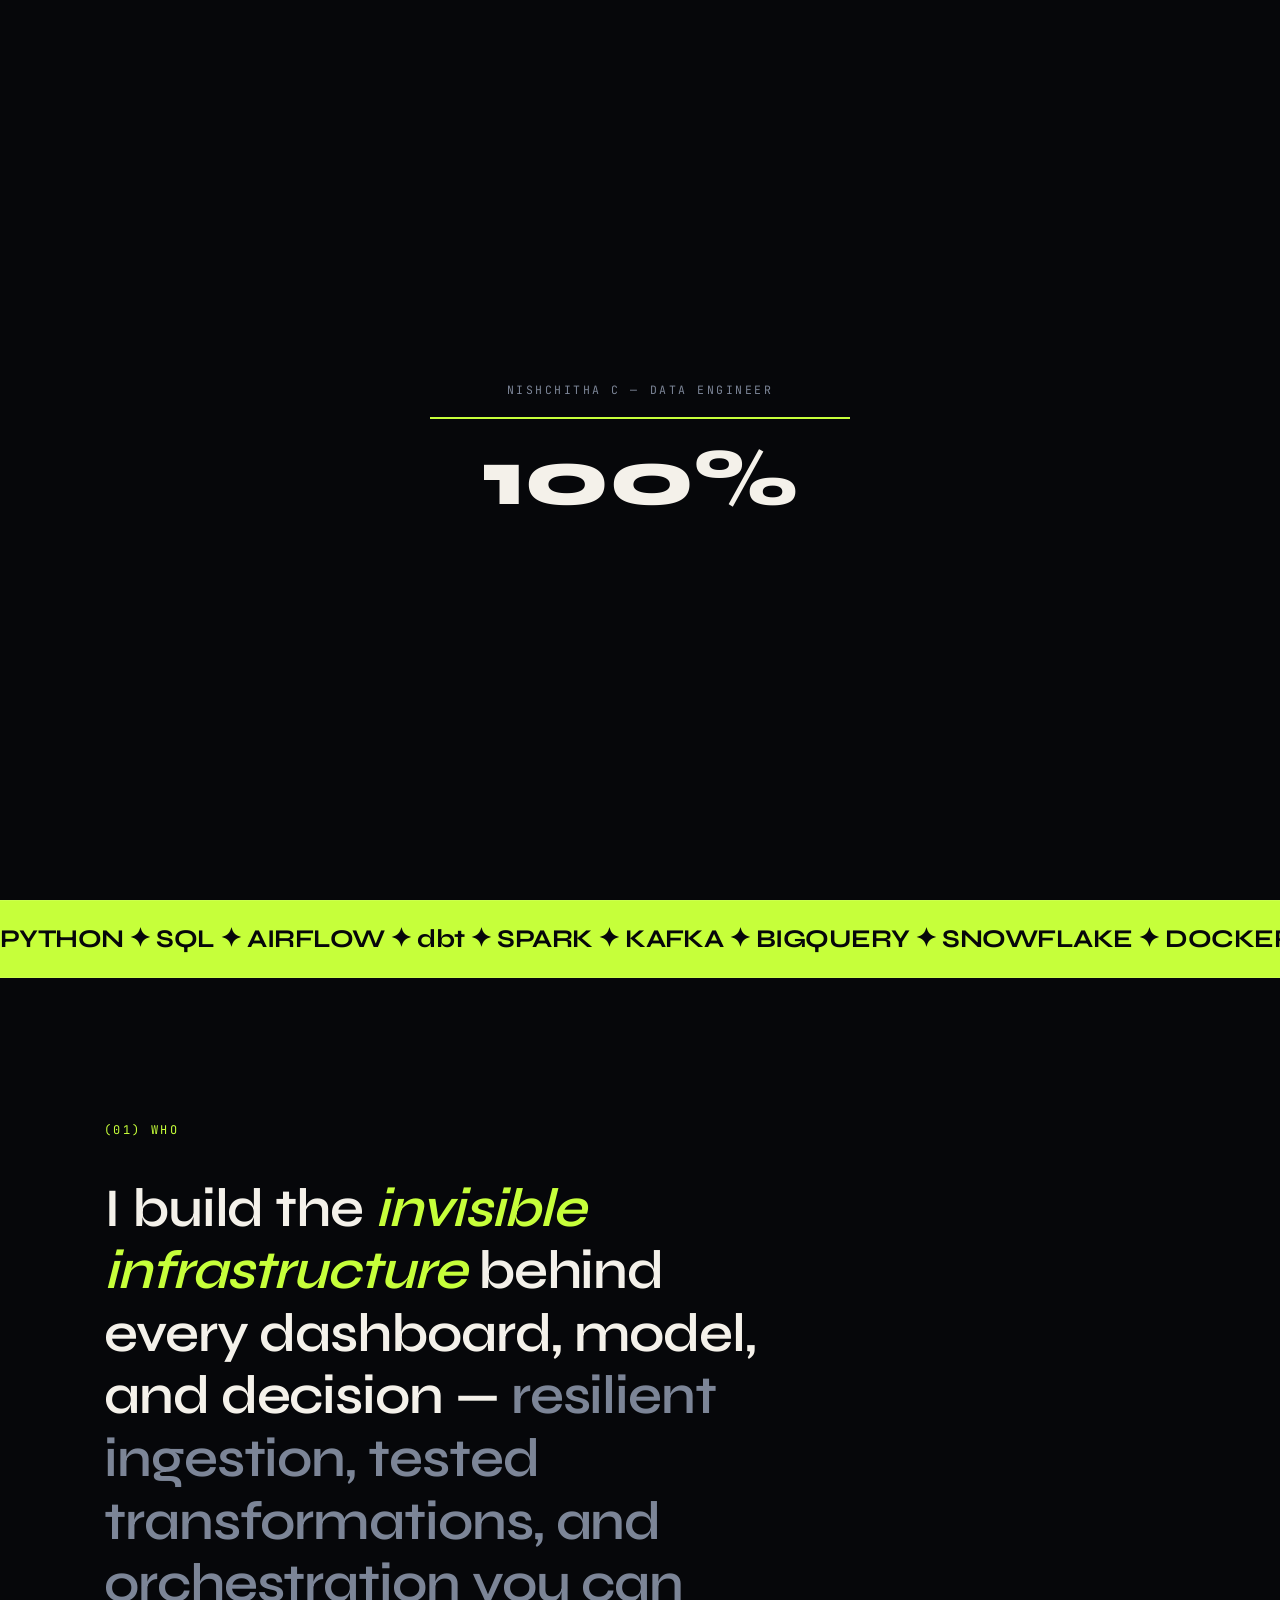
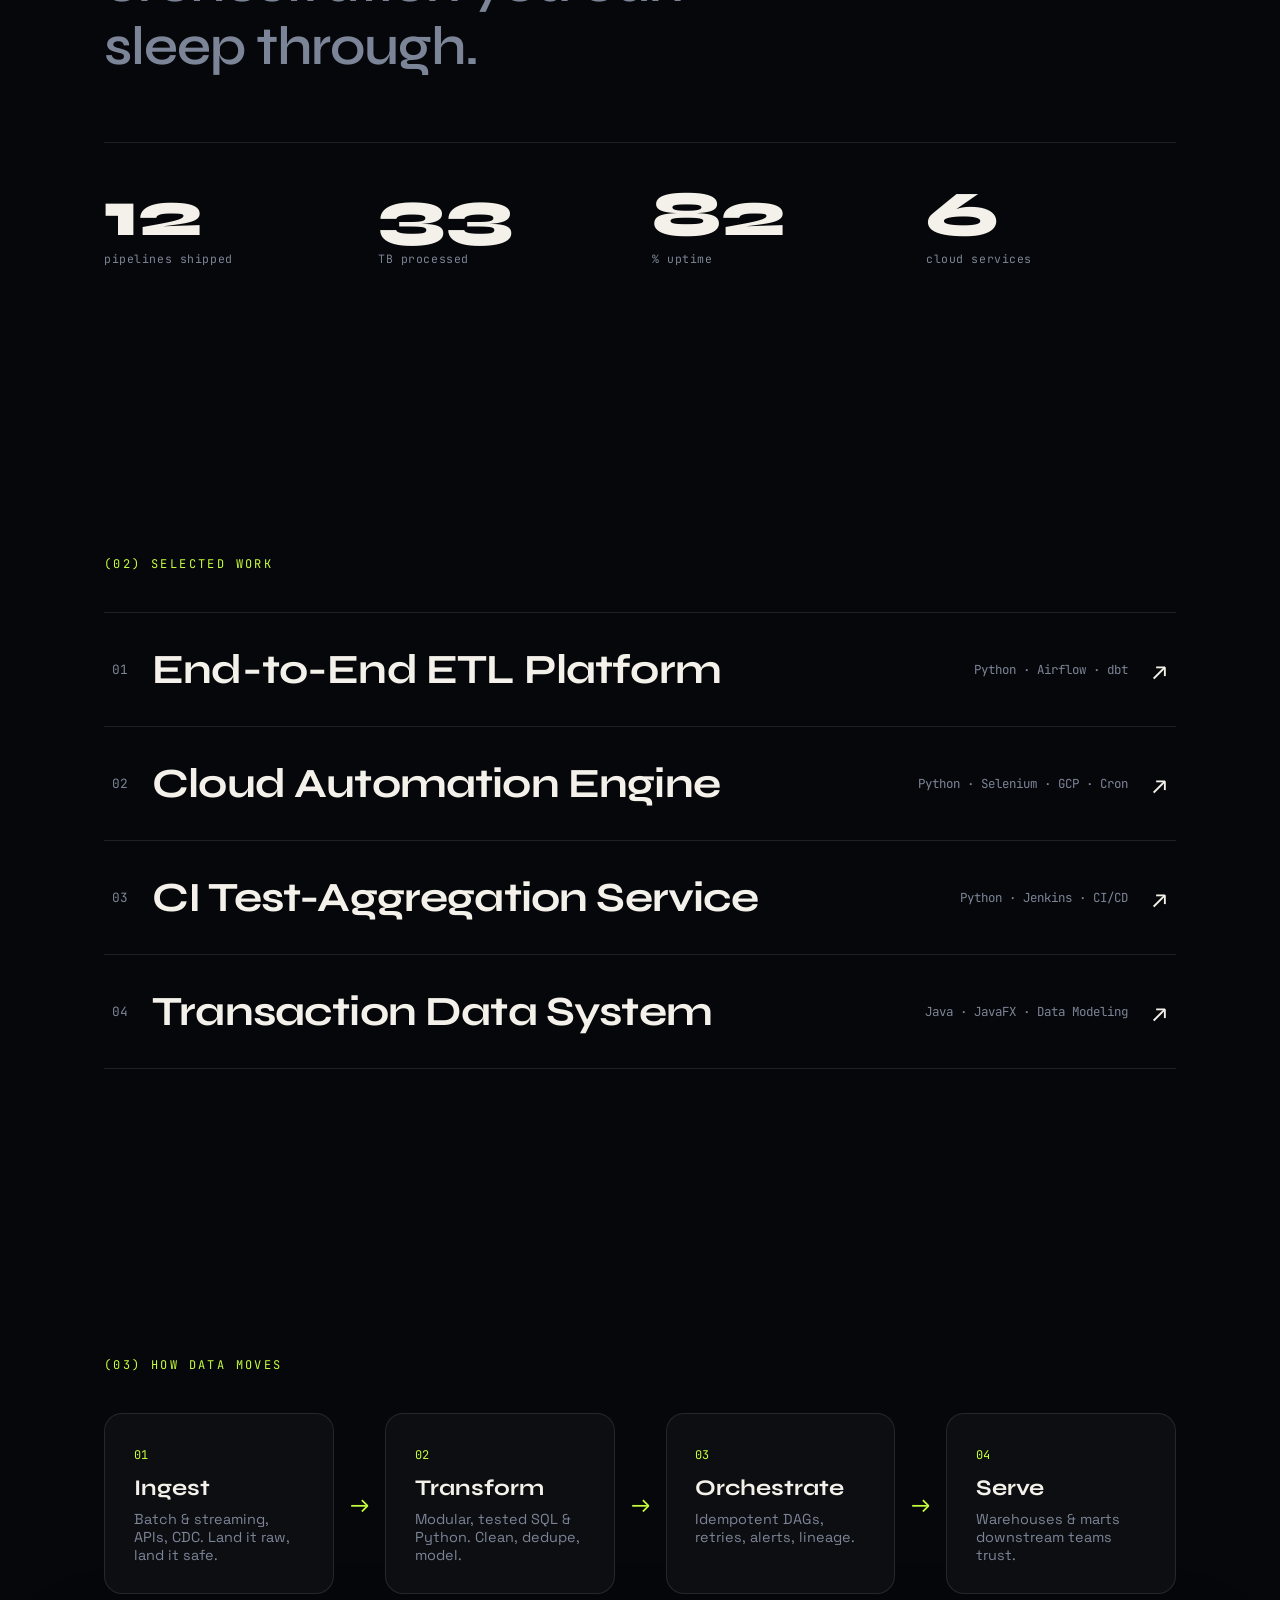
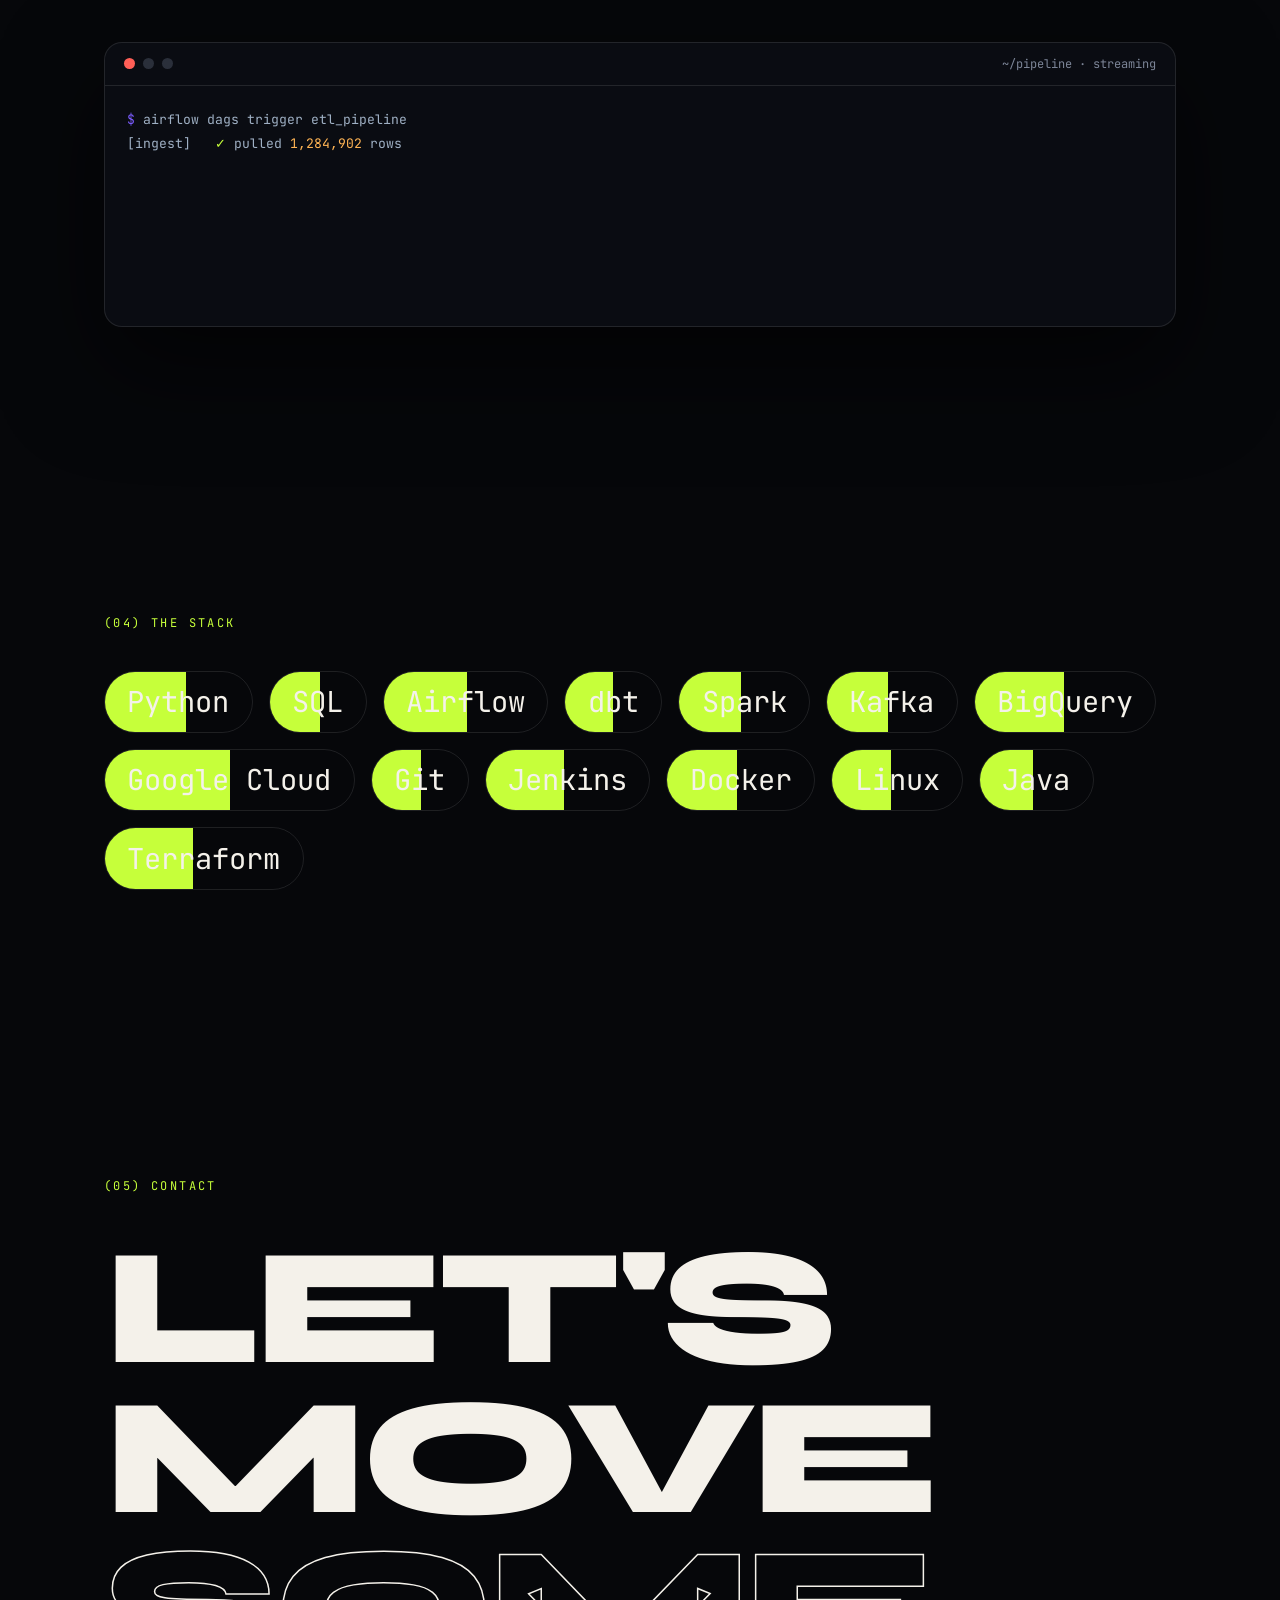
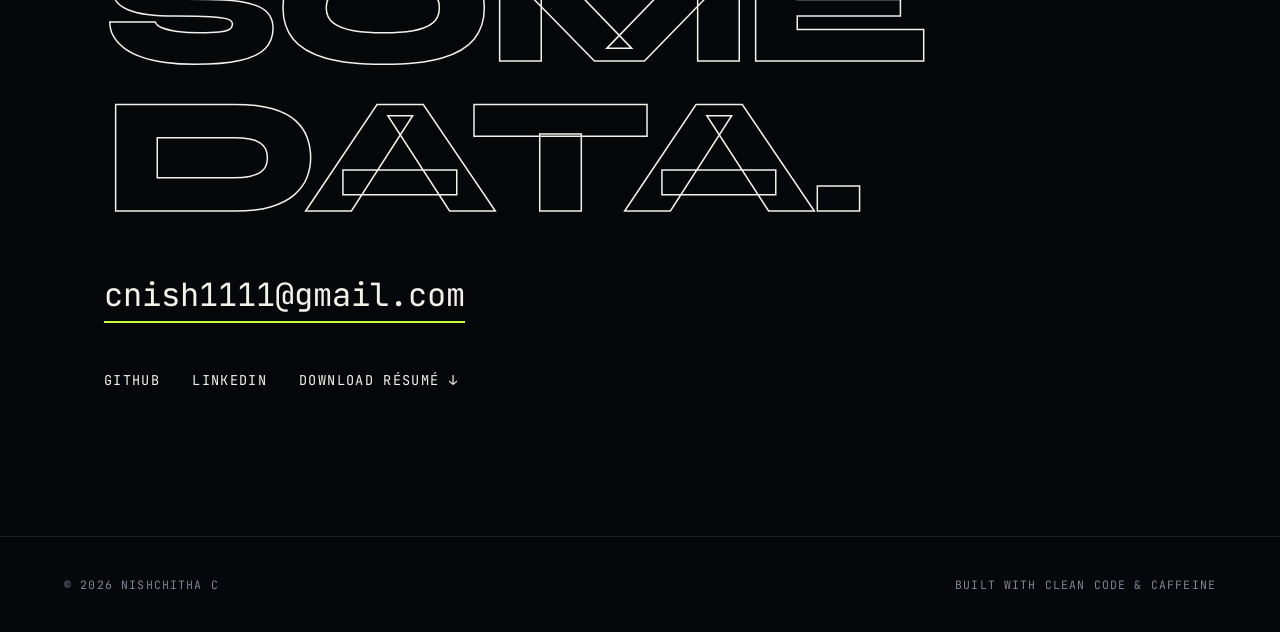
==== commit 698c88c5: "Add preloader, theme toggle, and downloadable resume - Animated percentage preloader that slides awa" ====
--- a/index.html
+++ b/index.html
@@ -11,6 +11,13 @@
 <link rel="stylesheet" href="styles.css" />
 </head>
 <body>
+<div class="preloader" id="preloader">
+  <div class="pre-inner">
+    <span class="pre-label">NISHCHITHA C — DATA ENGINEER</span>
+    <div class="pre-bar"><i id="pre-fill"></i></div>
+    <span class="pre-count" id="pre-count">0%</span>
+  </div>
+</div>
 <div class="grain" aria-hidden="true"></div>
 <div class="cursor" id="cursor" aria-hidden="true"></div>
 <div class="cursor-dot" id="cursor-dot" aria-hidden="true"></div>
@@ -26,6 +33,11 @@
     <a class="magnetic" href="#flow">flow</a>
     <a class="magnetic" href="#stack">stack</a>
     <a class="magnetic" href="#contact">contact</a>
+    <a class="magnetic cv-link" href="resume.html" target="_blank">résumé ↗</a>
+    <button class="theme-toggle magnetic" id="theme" aria-label="Toggle theme">
+      <svg viewBox="0 0 24 24" class="ic-moon"><path d="M21 12.8A9 9 0 1 1 11.2 3a7 7 0 0 0 9.8 9.8z"/></svg>
+      <svg viewBox="0 0 24 24" class="ic-sun"><circle cx="12" cy="12" r="4"/><path d="M12 2v2M12 20v2M2 12h2M20 12h2M5 5l1.5 1.5M17.5 17.5L19 19M19 5l-1.5 1.5M6.5 17.5L5 19"/></svg>
+    </button>
   </nav>
 </header>
 
@@ -134,6 +146,7 @@
     <div class="socials">
       <a class="magnetic" href="https://github.com/nishchitha-c" target="_blank" rel="noopener">GITHUB</a>
       <a class="magnetic" href="https://linkedin.com/in/" target="_blank" rel="noopener">LINKEDIN</a>
+      <a class="magnetic" href="resume.html" target="_blank">DOWNLOAD RÉSUMÉ ↓</a>
     </div>
   </section>
 </main>
--- a/styles.css
+++ b/styles.css
@@ -9,12 +9,38 @@
   --sans:'Space Grotesk',system-ui,sans-serif;
   --mono:'JetBrains Mono',monospace;
 }
+/* light theme */
+body.light{
+  --bg:#f4f1ea;
+  --ink:#0a0c12;
+  --muted:#5b6473;
+  --accent2:#6b46ff;
+  --line:rgba(0,0,0,.12);
+}
 *{margin:0;padding:0;box-sizing:border-box}
 html{scroll-behavior:smooth}
 body{
   background:var(--bg);color:var(--ink);font-family:var(--sans);
-  overflow-x:hidden;cursor:none;
+  overflow-x:hidden;cursor:none;transition:background .6s ease,color .6s ease;
 }
+
+/* preloader */
+.preloader{position:fixed;inset:0;z-index:200;background:var(--bg);display:flex;align-items:center;justify-content:center;transition:transform .9s cubic-bezier(.76,0,.24,1)}
+.preloader.done{transform:translateY(-100%)}
+.pre-inner{display:flex;flex-direction:column;align-items:center;gap:1.2rem;width:min(80vw,420px)}
+.pre-label{font-family:var(--mono);font-size:.72rem;letter-spacing:.22em;color:var(--muted)}
+.pre-bar{width:100%;height:2px;background:var(--line);overflow:hidden}
+.pre-bar i{display:block;height:100%;width:0;background:var(--accent)}
+.pre-count{font-family:var(--syne);font-weight:800;font-size:clamp(2.5rem,9vw,5rem);line-height:1}
+
+/* theme toggle */
+.theme-toggle{background:none;border:1px solid var(--line);border-radius:50%;width:38px;height:38px;display:grid;place-items:center;cursor:none;color:var(--ink);transition:border-color .3s}
+.theme-toggle:hover{border-color:var(--accent)}
+.theme-toggle svg{width:18px;height:18px;fill:none;stroke:currentColor;stroke-width:1.8;stroke-linecap:round}
+.theme-toggle .ic-sun{display:none}
+body.light .theme-toggle .ic-moon{display:none}
+body.light .theme-toggle .ic-sun{display:block}
+.cv-link{color:var(--accent)}
 @media(hover:none){body{cursor:auto}.cursor,.cursor-dot{display:none}}
 a{color:inherit;text-decoration:none}
 .accent{color:var(--accent)}
@@ -36,6 +62,10 @@
 /* nav */
 .nav{position:fixed;top:0;left:0;right:0;z-index:50;display:flex;justify-content:space-between;align-items:center;
   padding:1.4rem clamp(1.2rem,5vw,4rem);mix-blend-mode:difference}
+.nav-links{align-items:center}
+body.light .nav{mix-blend-mode:normal}
+body.light .marquee{color:#06070a}
+body.light #console{color:#3a4757}
 .brand{font-family:var(--syne);font-weight:800;font-size:1.5rem;letter-spacing:-.03em}
 .nav-links{display:flex;gap:1.8rem;font-family:var(--mono);font-size:.8rem;text-transform:uppercase;letter-spacing:.1em}
 .nav-links a{position:relative;padding:.2rem 0}
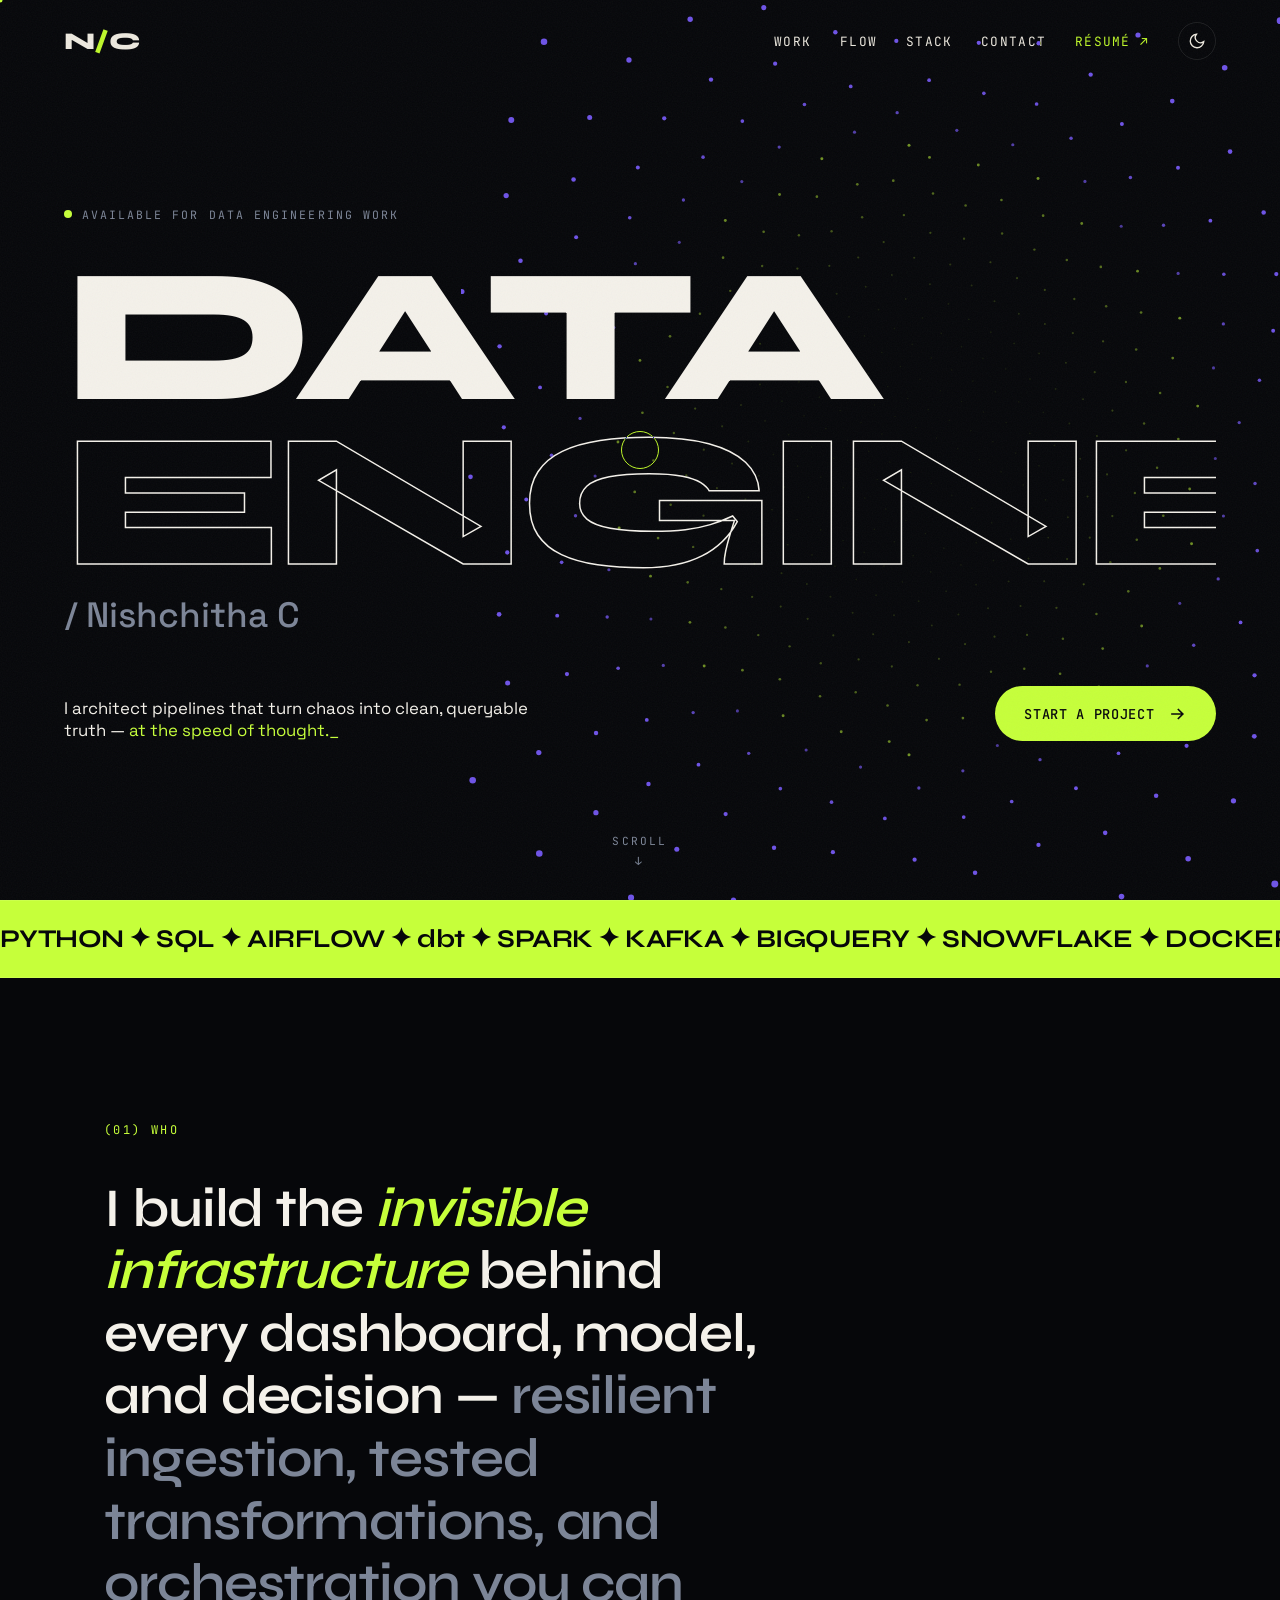
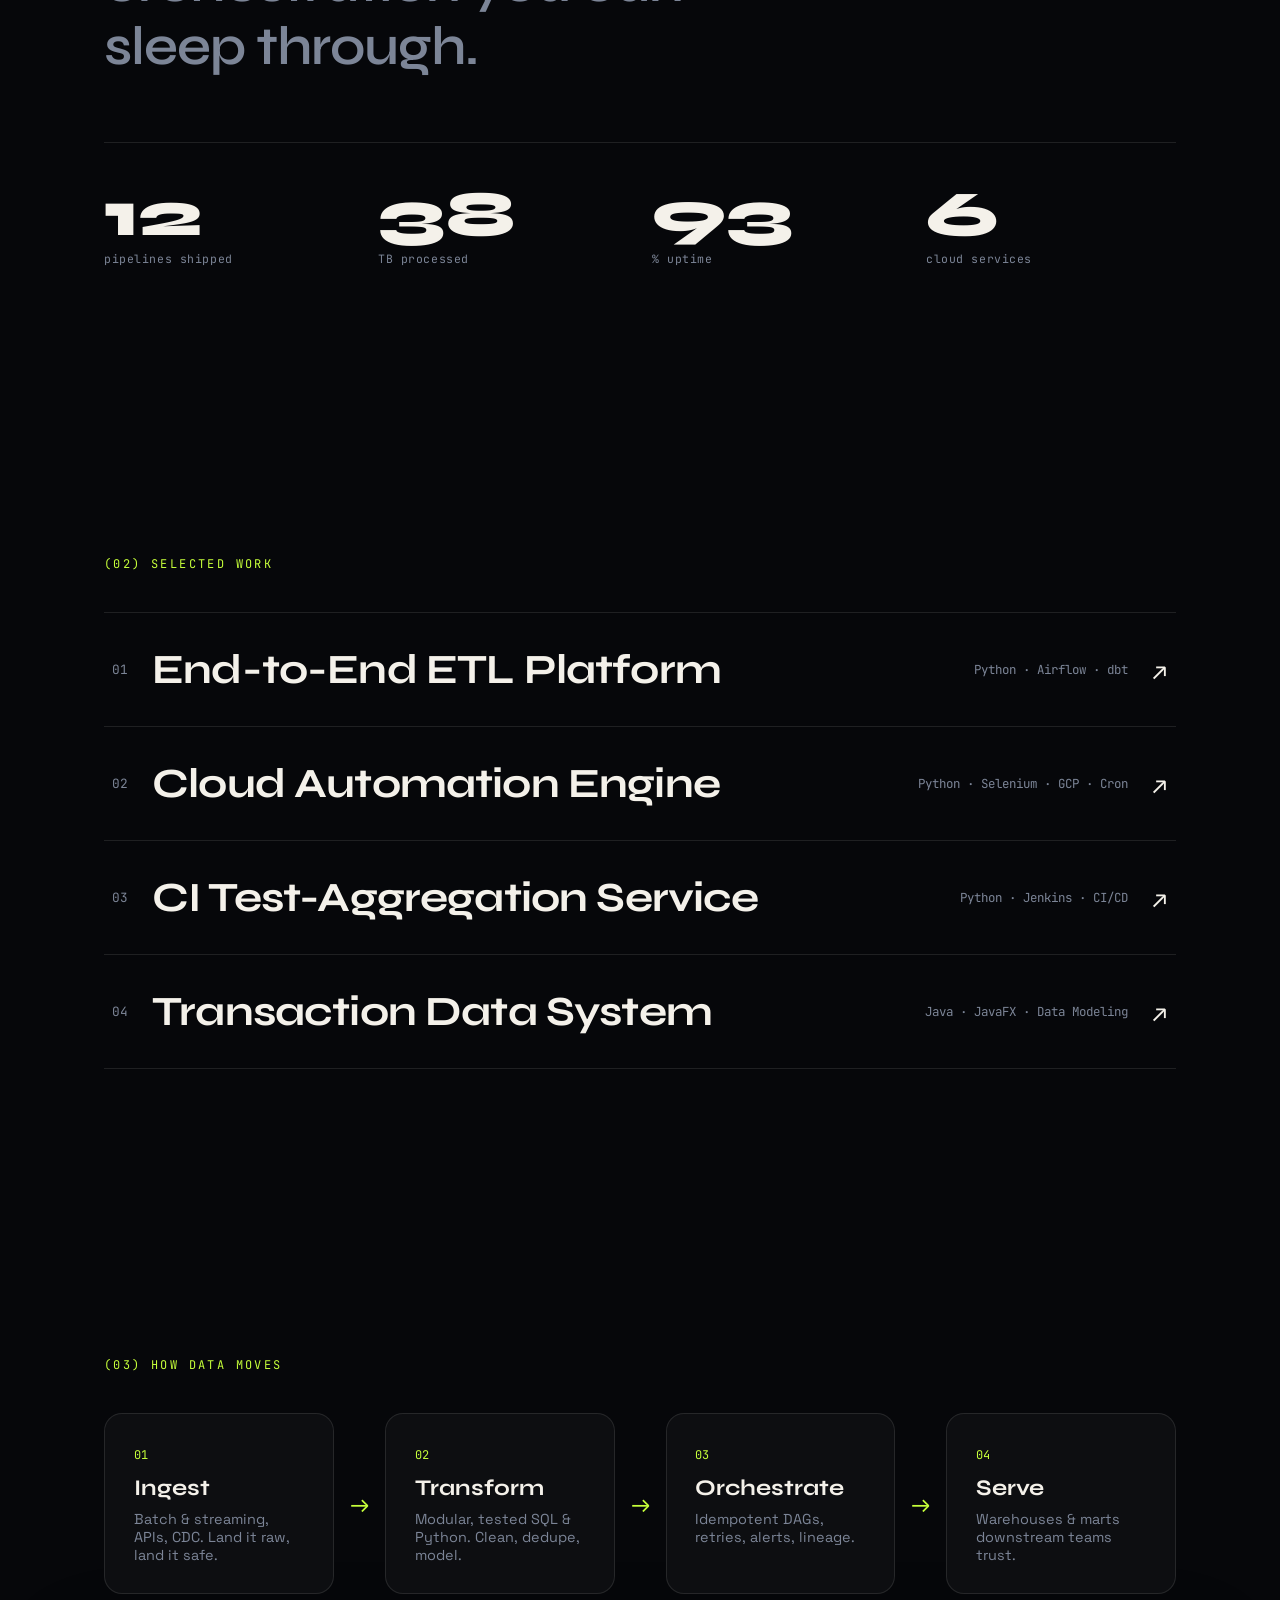
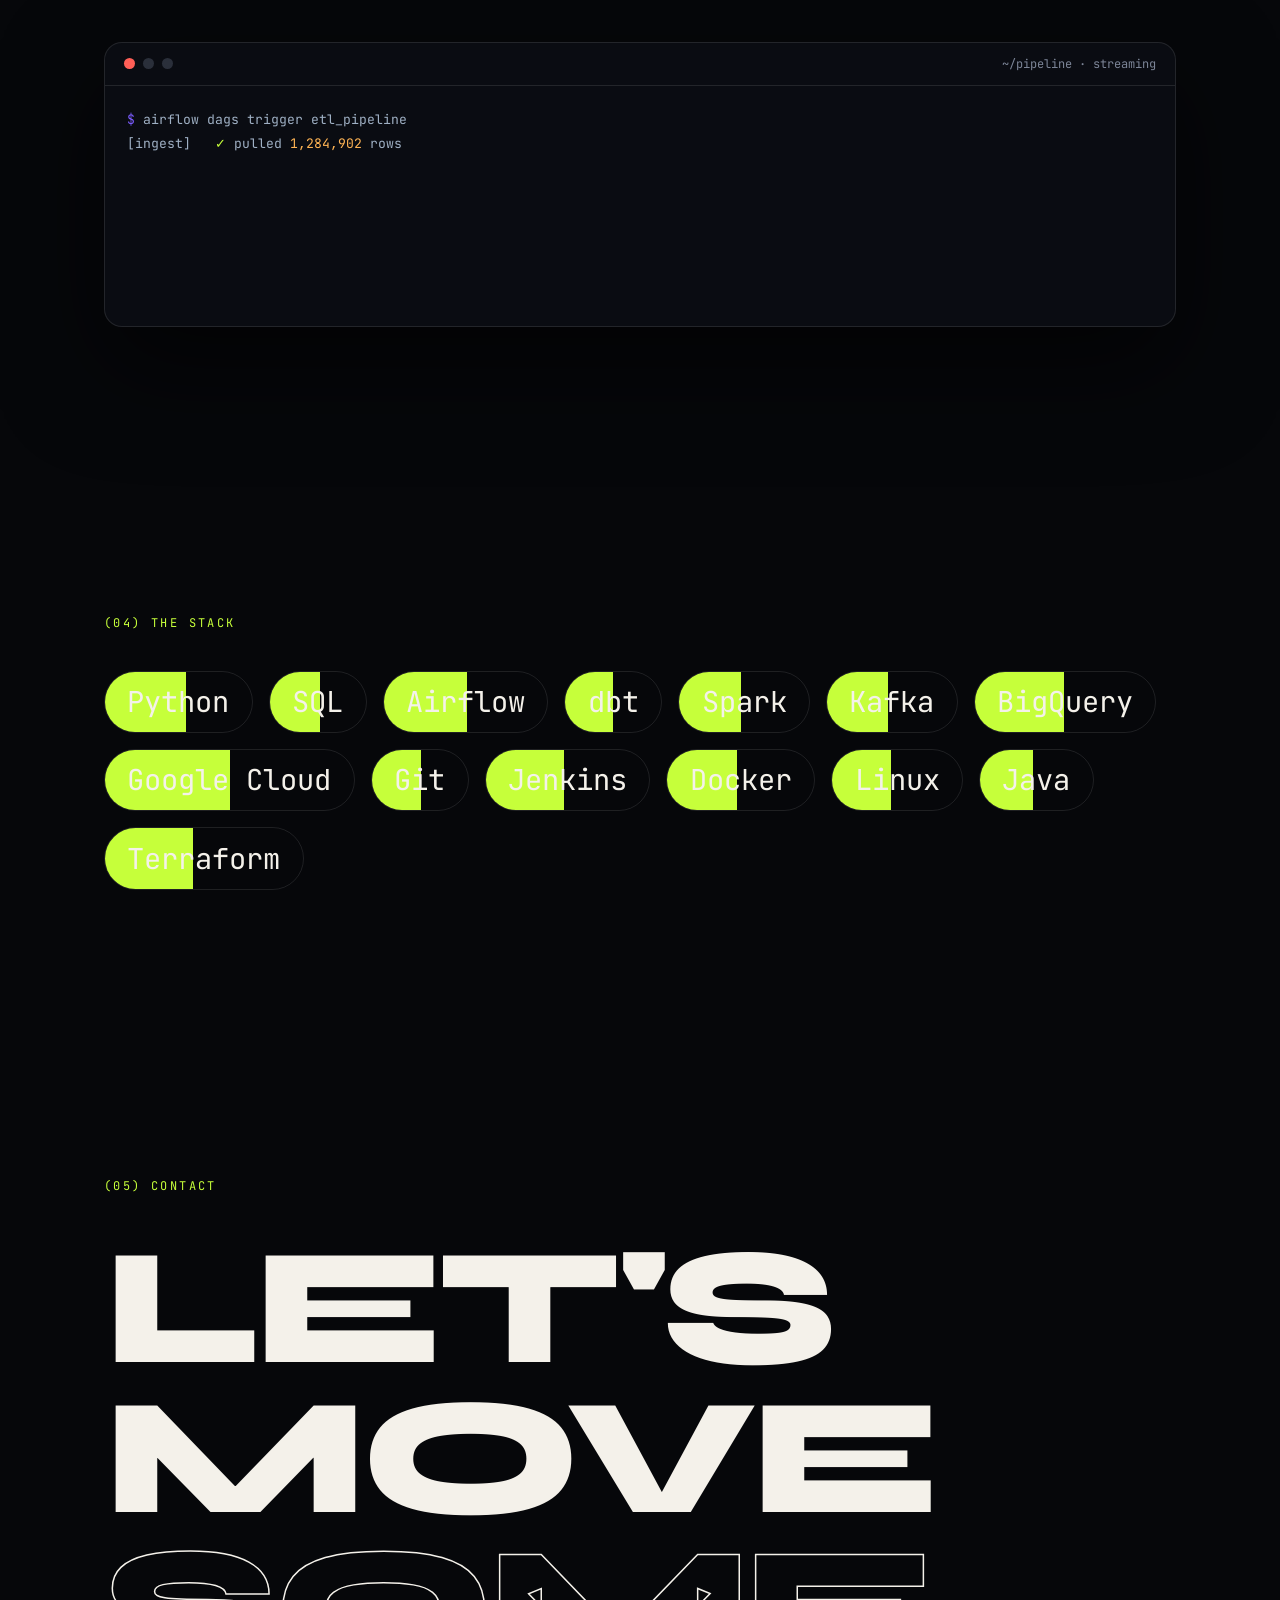
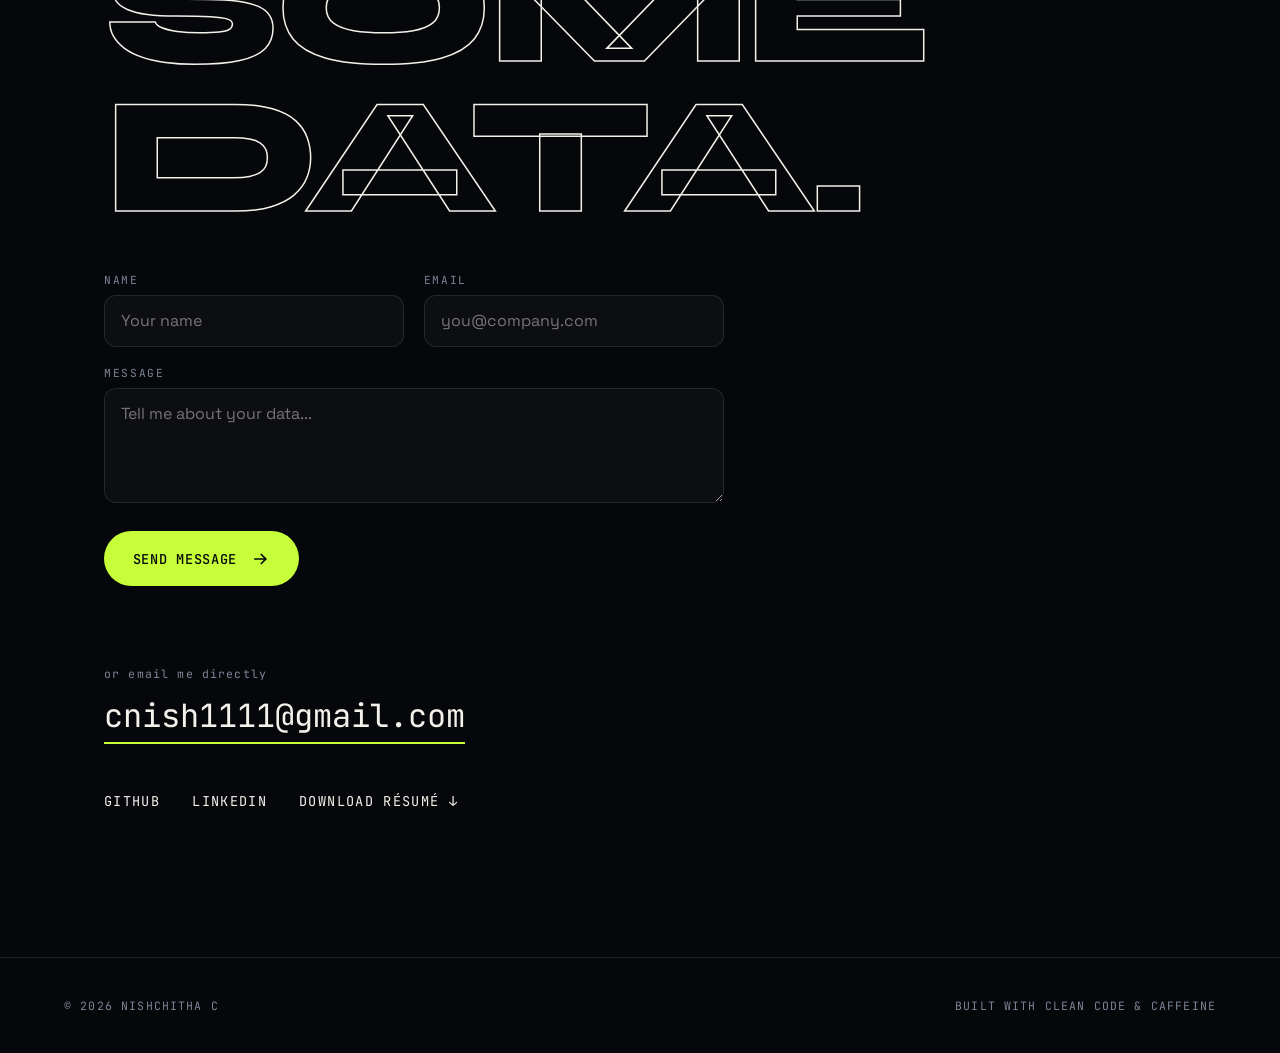
==== commit e2ef2d8c: "Add 404 page, OG preview image, and contact form - Custom on-brand 404 with a data-warehouse joke (n" ====
--- a/index.html
+++ b/index.html
@@ -5,6 +5,17 @@
 <meta name="viewport" content="width=device-width, initial-scale=1.0" />
 <title>Nishchitha C — Data Engineer</title>
 <meta name="description" content="Nishchitha C — Data Engineer architecting pipelines that move at the speed of thought." />
+<meta property="og:type" content="website" />
+<meta property="og:title" content="Nishchitha C — Data Engineer" />
+<meta property="og:description" content="I architect pipelines that turn chaos into clean, queryable truth." />
+<meta property="og:image" content="og-image.png" />
+<meta property="og:image:width" content="1200" />
+<meta property="og:image:height" content="630" />
+<meta name="twitter:card" content="summary_large_image" />
+<meta name="twitter:title" content="Nishchitha C — Data Engineer" />
+<meta name="twitter:description" content="I architect pipelines that turn chaos into clean, queryable truth." />
+<meta name="twitter:image" content="og-image.png" />
+<meta name="theme-color" content="#06070a" />
 <link rel="preconnect" href="https://fonts.googleapis.com" />
 <link rel="preconnect" href="https://fonts.gstatic.com" crossorigin />
 <link href="https://fonts.googleapis.com/css2?family=Syne:wght@600;700;800&family=Space+Grotesk:wght@400;500;600&family=JetBrains+Mono:wght@400;500&display=swap" rel="stylesheet" />
@@ -142,6 +153,18 @@
   <section id="contact" class="section contact">
     <span class="eyebrow">(05) CONTACT</span>
     <h2 class="contact-mega">LET'S MOVE<br><span class="outline">SOME DATA.</span></h2>
+
+    <form id="contact-form" class="cform" action="https://formspree.io/f/your-form-id" method="POST">
+      <div class="frow">
+        <label>NAME<input type="text" name="name" required placeholder="Your name" /></label>
+        <label>EMAIL<input type="email" name="email" required placeholder="you@company.com" /></label>
+      </div>
+      <label>MESSAGE<textarea name="message" rows="4" required placeholder="Tell me about your data..."></textarea></label>
+      <button type="submit" class="cta magnetic" id="send-btn"><span>Send message</span><svg viewBox="0 0 24 24"><path d="M5 12h14M13 6l6 6-6 6"/></svg></button>
+      <p class="form-status" id="form-status"></p>
+    </form>
+
+    <p class="mail-or">or email me directly</p>
     <a class="mail magnetic" href="mailto:cnish1111@gmail.com">cnish1111@gmail.com</a>
     <div class="socials">
       <a class="magnetic" href="https://github.com/nishchitha-c" target="_blank" rel="noopener">GITHUB</a>
--- a/styles.css
+++ b/styles.css
@@ -160,6 +160,20 @@
 /* contact */
 .contact-mega{font-family:var(--syne);font-weight:800;line-height:.9;letter-spacing:-.04em;
   font-size:clamp(3rem,13vw,11rem);margin:1rem 0 2.5rem}
+/* contact form */
+.cform{max-width:620px;margin:0 0 3rem;text-align:left}
+.cform label{display:block;font-family:var(--mono);font-size:.7rem;letter-spacing:.15em;color:var(--muted);margin-bottom:1.2rem}
+.frow{display:grid;grid-template-columns:1fr 1fr;gap:1.2rem}
+.cform input,.cform textarea{width:100%;margin-top:.5rem;background:rgba(255,255,255,.03);border:1px solid var(--line);
+  border-radius:12px;padding:.9rem 1rem;color:var(--ink);font-family:var(--sans);font-size:1rem;transition:border-color .3s;resize:vertical;cursor:none}
+body.light .cform input,body.light .cform textarea{background:rgba(0,0,0,.03)}
+.cform input:focus,.cform textarea:focus{outline:none;border-color:var(--accent)}
+.cform .cta{border:none;cursor:none;margin-top:.4rem}
+.cform .cta.sending{opacity:.6;pointer-events:none}
+.form-status{font-family:var(--mono);font-size:.82rem;margin-top:1rem;min-height:1.2em}
+.form-status.ok{color:var(--accent)}
+.form-status.err{color:#ff6b6b}
+.mail-or{font-family:var(--mono);font-size:.72rem;letter-spacing:.1em;color:var(--muted);margin-bottom:.8rem}
 .mail{font-family:var(--mono);font-size:clamp(1rem,4vw,2rem);border-bottom:2px solid var(--accent);padding-bottom:.3rem;display:inline-block;transition:color .3s}
 .mail:hover{color:var(--accent)}
 .socials{display:flex;gap:2rem;margin-top:3rem;font-family:var(--mono);font-size:.85rem;letter-spacing:.1em}
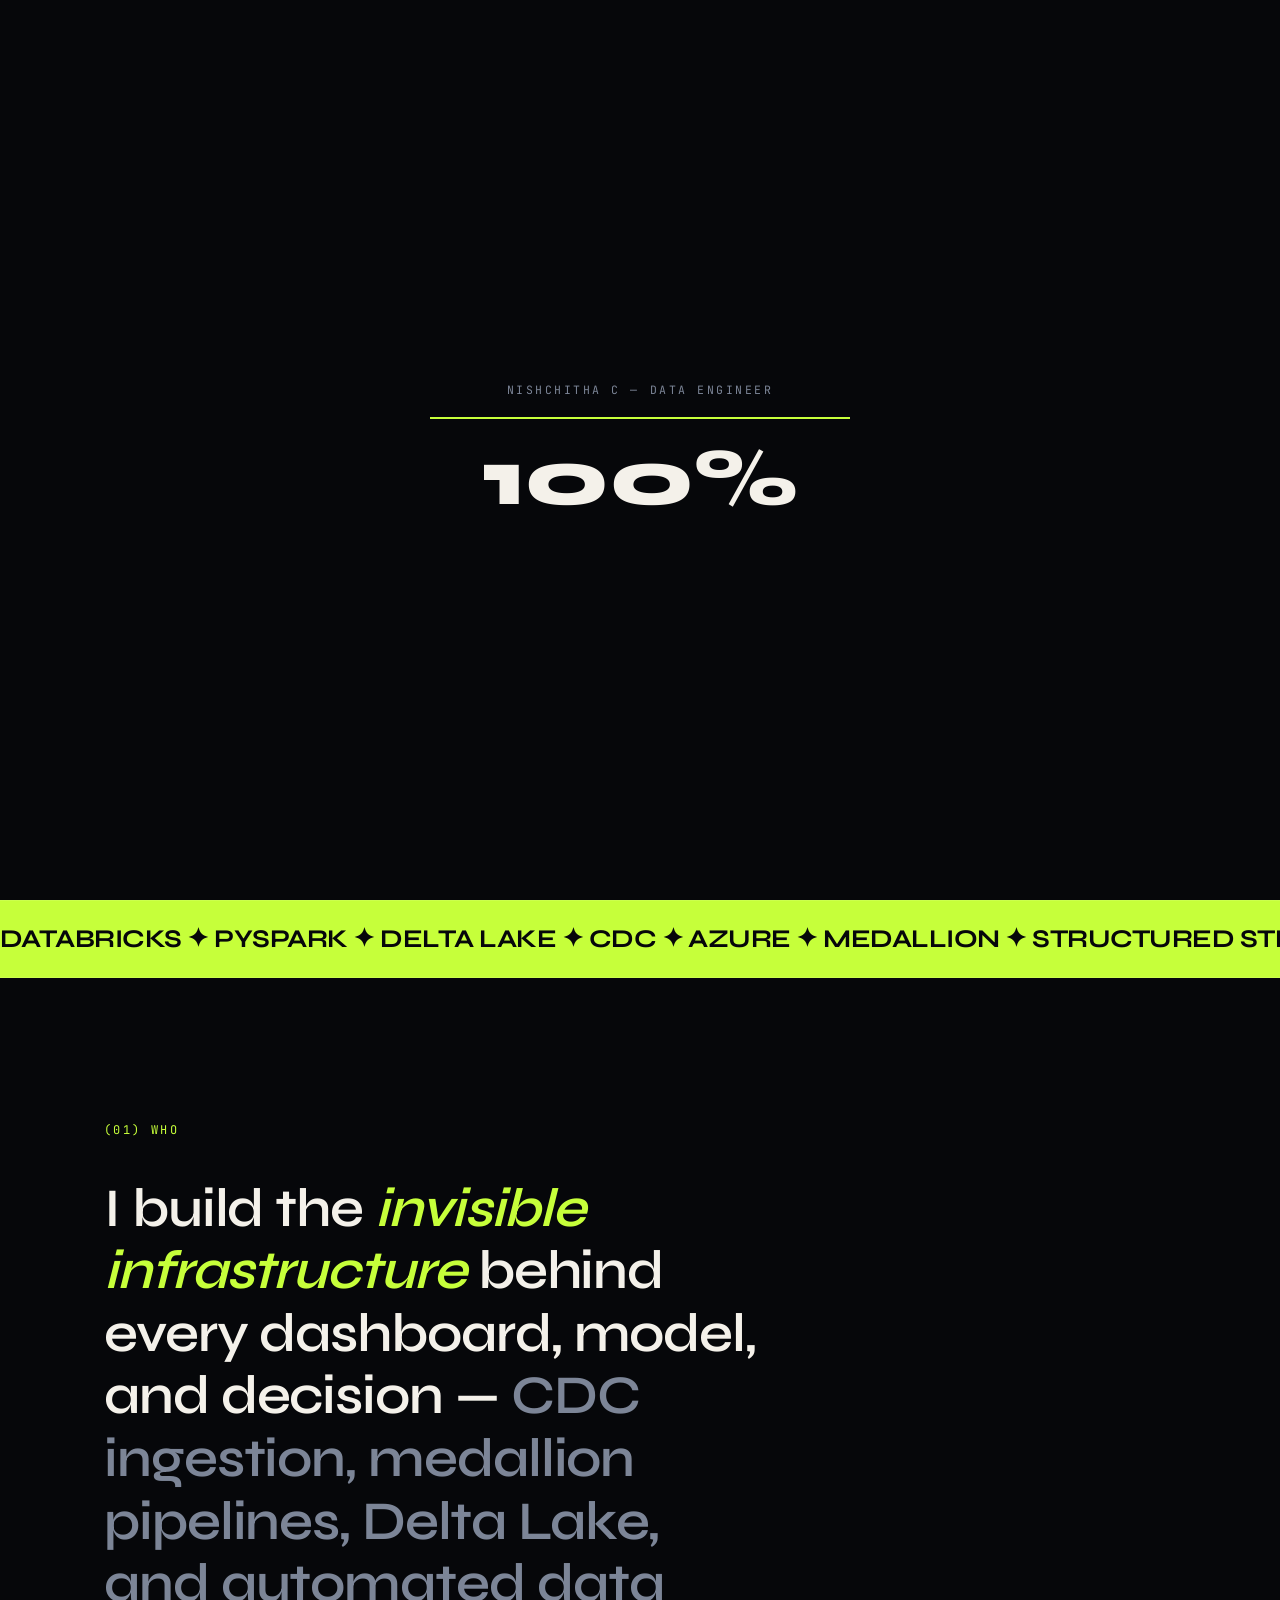
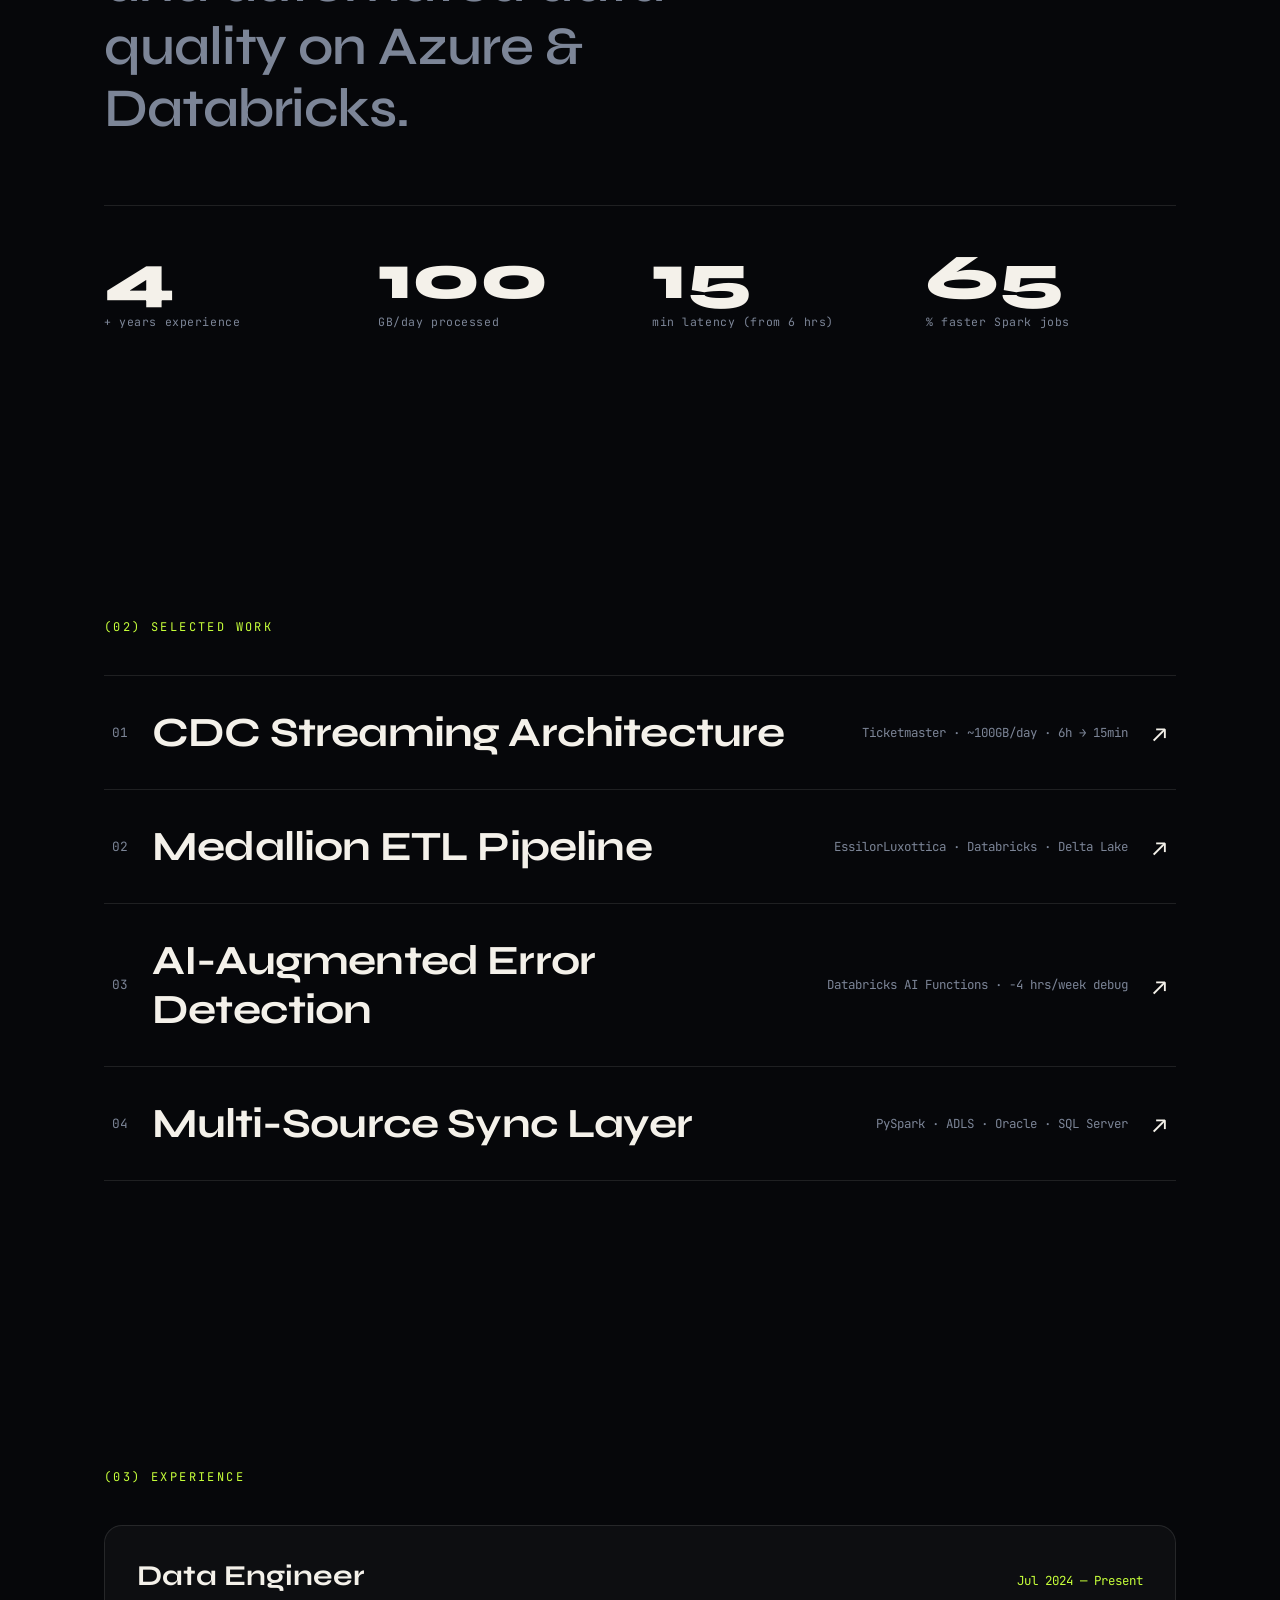
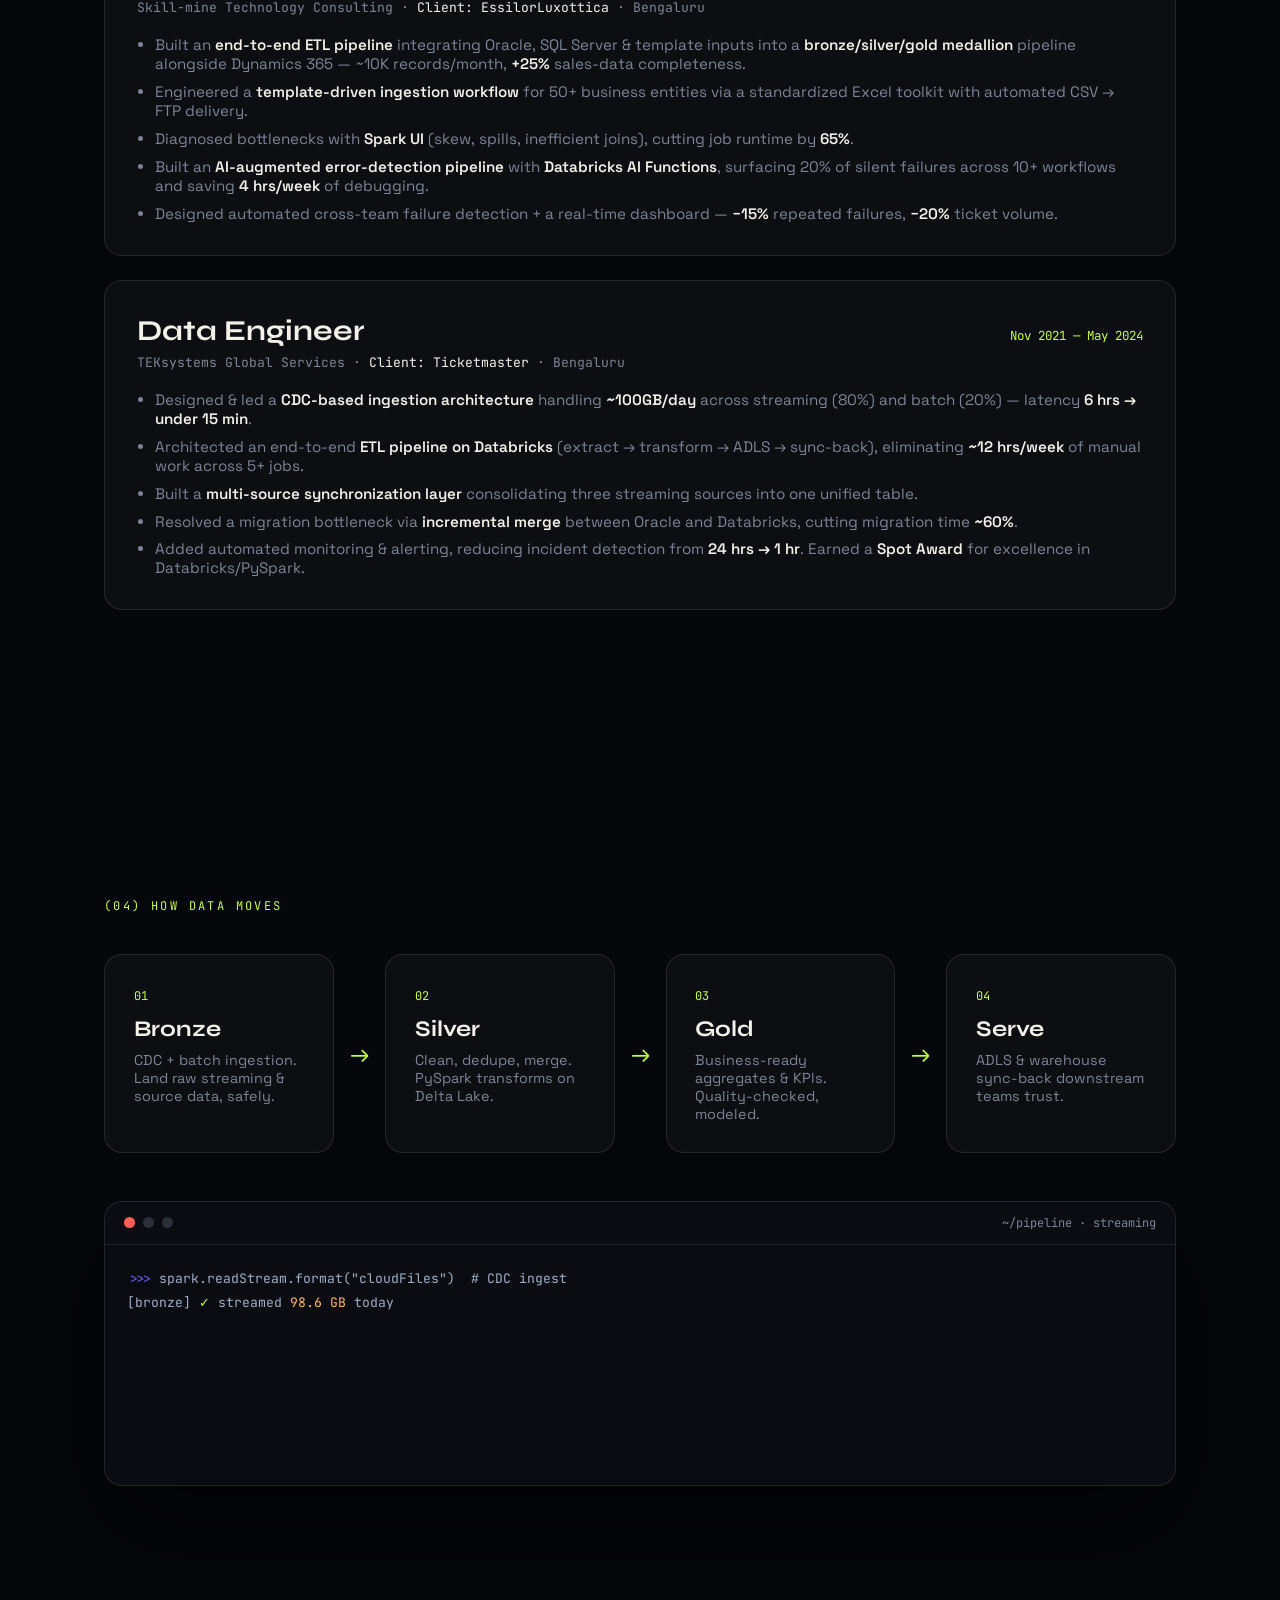
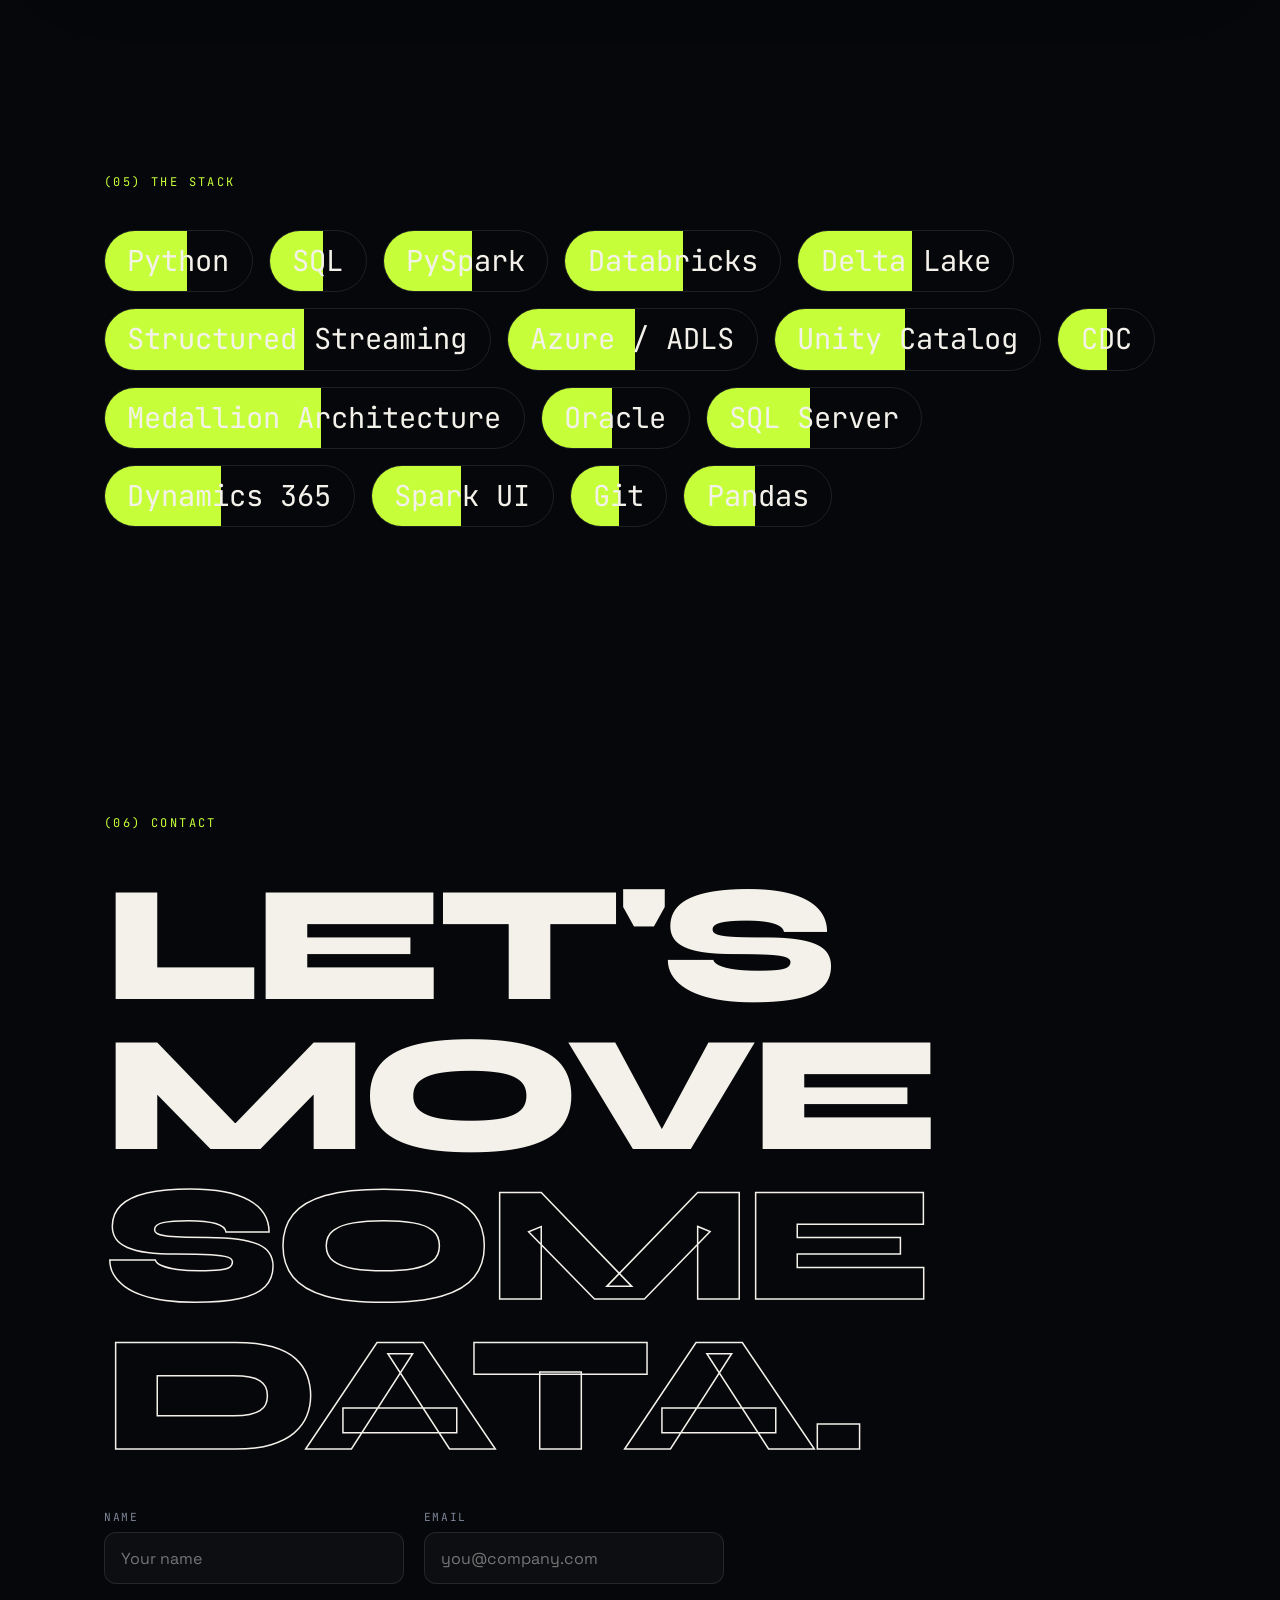
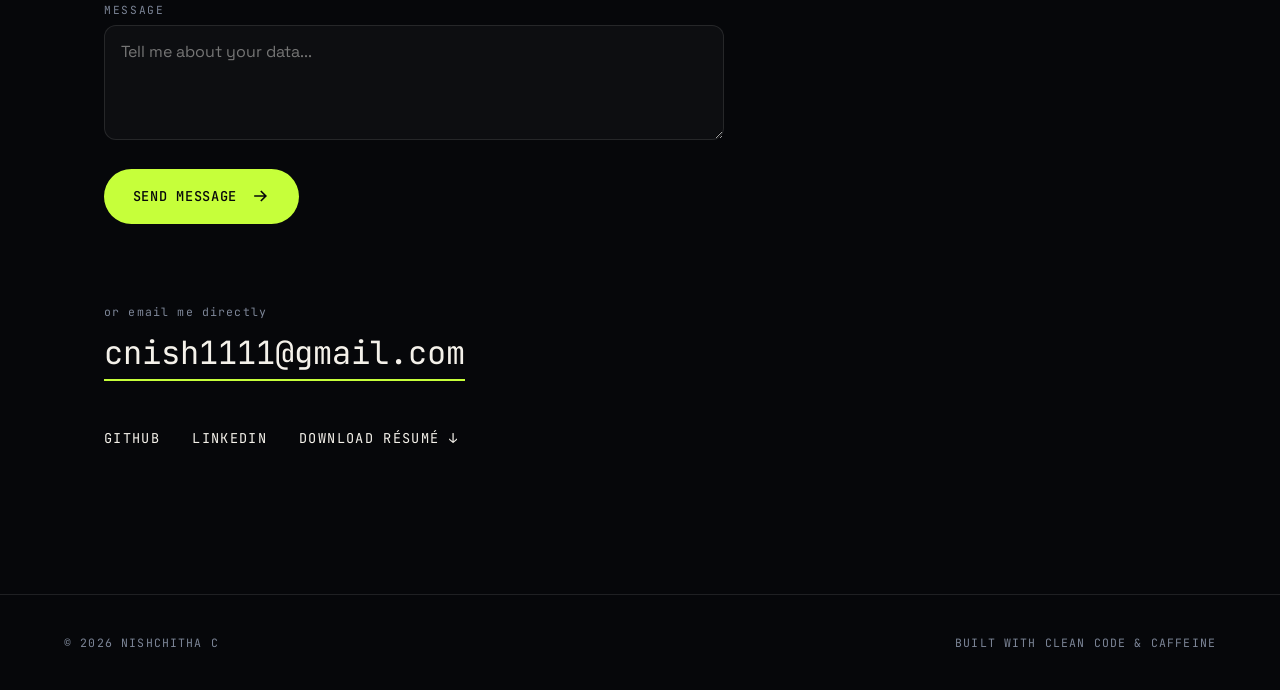
==== commit 58645bd7: "Populate portfolio with real resume details Replace all placeholder content with genuine data: - Her" ====
--- a/index.html
+++ b/index.html
@@ -4,16 +4,16 @@
 <meta charset="UTF-8" />
 <meta name="viewport" content="width=device-width, initial-scale=1.0" />
 <title>Nishchitha C — Data Engineer</title>
-<meta name="description" content="Nishchitha C — Data Engineer architecting pipelines that move at the speed of thought." />
+<meta name="description" content="Nishchitha C — Data Engineer with 4+ years building large-scale ETL and real-time streaming pipelines on Databricks, Spark, and Azure." />
 <meta property="og:type" content="website" />
 <meta property="og:title" content="Nishchitha C — Data Engineer" />
-<meta property="og:description" content="I architect pipelines that turn chaos into clean, queryable truth." />
+<meta property="og:description" content="4+ years building large-scale ETL & streaming pipelines on Databricks, Spark & Azure." />
 <meta property="og:image" content="og-image.png" />
 <meta property="og:image:width" content="1200" />
 <meta property="og:image:height" content="630" />
 <meta name="twitter:card" content="summary_large_image" />
 <meta name="twitter:title" content="Nishchitha C — Data Engineer" />
-<meta name="twitter:description" content="I architect pipelines that turn chaos into clean, queryable truth." />
+<meta name="twitter:description" content="4+ years building large-scale ETL & streaming pipelines on Databricks, Spark & Azure." />
 <meta name="twitter:image" content="og-image.png" />
 <meta name="theme-color" content="#06070a" />
 <link rel="preconnect" href="https://fonts.googleapis.com" />
@@ -41,6 +41,7 @@
   <a class="brand magnetic" href="#top">N<span class="accent">/</span>C</a>
   <nav class="nav-links">
     <a class="magnetic" href="#work">work</a>
+    <a class="magnetic" href="#experience">experience</a>
     <a class="magnetic" href="#flow">flow</a>
     <a class="magnetic" href="#stack">stack</a>
     <a class="magnetic" href="#contact">contact</a>
@@ -62,7 +63,7 @@
       <span class="line sub"><span class="w">/ Nishchitha&nbsp;C</span></span>
     </h1>
     <div class="hero-foot">
-      <p class="hero-desc">I architect pipelines that turn chaos into clean, queryable truth — <span id="typed"></span><span class="caret">_</span></p>
+      <p class="hero-desc">I build large-scale ETL &amp; real-time streaming pipelines on Databricks and Spark — <span id="typed"></span><span class="caret">_</span></p>
       <a href="#contact" class="cta magnetic"><span>Start a project</span><svg viewBox="0 0 24 24"><path d="M5 12h14M13 6l6 6-6 6"/></svg></a>
     </div>
     <div class="scroll-hint">SCROLL <span>↓</span></div>
@@ -71,20 +72,20 @@
   <!-- MARQUEE -->
   <div class="marquee" aria-hidden="true">
     <div class="marquee-track">
-      <span>PYTHON ✦ SQL ✦ AIRFLOW ✦ dbt ✦ SPARK ✦ KAFKA ✦ BIGQUERY ✦ SNOWFLAKE ✦ DOCKER ✦ TERRAFORM ✦ GCP ✦</span>
-      <span>PYTHON ✦ SQL ✦ AIRFLOW ✦ dbt ✦ SPARK ✦ KAFKA ✦ BIGQUERY ✦ SNOWFLAKE ✦ DOCKER ✦ TERRAFORM ✦ GCP ✦</span>
+      <span>DATABRICKS ✦ PYSPARK ✦ DELTA LAKE ✦ CDC ✦ AZURE ✦ MEDALLION ✦ STRUCTURED STREAMING ✦ SQL ✦ PYTHON ✦ ETL ✦</span>
+      <span>DATABRICKS ✦ PYSPARK ✦ DELTA LAKE ✦ CDC ✦ AZURE ✦ MEDALLION ✦ STRUCTURED STREAMING ✦ SQL ✦ PYTHON ✦ ETL ✦</span>
     </div>
   </div>
 
   <!-- ABOUT -->
   <section id="about" class="section about">
     <span class="eyebrow">(01) WHO</span>
-    <p class="big-statement">I build the <em>invisible infrastructure</em> behind every dashboard, model, and decision — <span class="muted">resilient ingestion, tested transformations, and orchestration you can sleep through.</span></p>
+    <p class="big-statement">I build the <em>invisible infrastructure</em> behind every dashboard, model, and decision — <span class="muted">CDC ingestion, medallion pipelines, Delta Lake, and automated data quality on Azure &amp; Databricks.</span></p>
     <div class="stats">
-      <div class="stat magnetic"><b data-count="12">0</b><span>pipelines shipped</span></div>
-      <div class="stat magnetic"><b data-count="40">0</b><span>TB processed</span></div>
-      <div class="stat magnetic"><b data-count="99">0</b><span>% uptime</span></div>
-      <div class="stat magnetic"><b data-count="6">0</b><span>cloud services</span></div>
+      <div class="stat magnetic"><b data-count="4">0</b><span>+ years experience</span></div>
+      <div class="stat magnetic"><b data-count="100">0</b><span>GB/day processed</span></div>
+      <div class="stat magnetic"><b data-count="15">0</b><span>min latency (from 6 hrs)</span></div>
+      <div class="stat magnetic"><b data-count="65">0</b><span>% faster Spark jobs</span></div>
     </div>
   </section>
 
@@ -92,44 +93,73 @@
   <section id="work" class="section">
     <span class="eyebrow">(02) SELECTED WORK</span>
     <div class="work-list">
-      <a class="work-row" href="#contact">
+      <a class="work-row" href="#flow">
         <span class="w-idx">01</span>
-        <h3>End-to-End ETL Platform</h3>
-        <span class="w-tags">Python · Airflow · dbt</span>
-        <span class="w-arrow">↗</span>
-      </a>
-      <a class="work-row" href="#contact">
+        <h3>CDC Streaming Architecture</h3>
+        <span class="w-tags">Ticketmaster · ~100GB/day · 6h → 15min</span>
+        <span class="w-arrow">↗</span>
+      </a>
+      <a class="work-row" href="#flow">
         <span class="w-idx">02</span>
-        <h3>Cloud Automation Engine</h3>
-        <span class="w-tags">Python · Selenium · GCP · Cron</span>
-        <span class="w-arrow">↗</span>
-      </a>
-      <a class="work-row" href="#contact">
+        <h3>Medallion ETL Pipeline</h3>
+        <span class="w-tags">EssilorLuxottica · Databricks · Delta Lake</span>
+        <span class="w-arrow">↗</span>
+      </a>
+      <a class="work-row" href="#flow">
         <span class="w-idx">03</span>
-        <h3>CI Test-Aggregation Service</h3>
-        <span class="w-tags">Python · Jenkins · CI/CD</span>
-        <span class="w-arrow">↗</span>
-      </a>
-      <a class="work-row" href="#contact">
+        <h3>AI-Augmented Error Detection</h3>
+        <span class="w-tags">Databricks AI Functions · −4 hrs/week debug</span>
+        <span class="w-arrow">↗</span>
+      </a>
+      <a class="work-row" href="#flow">
         <span class="w-idx">04</span>
-        <h3>Transaction Data System</h3>
-        <span class="w-tags">Java · JavaFX · Data Modeling</span>
-        <span class="w-arrow">↗</span>
-      </a>
+        <h3>Multi-Source Sync Layer</h3>
+        <span class="w-tags">PySpark · ADLS · Oracle · SQL Server</span>
+        <span class="w-arrow">↗</span>
+      </a>
+    </div>
+  </section>
+
+  <!-- EXPERIENCE -->
+  <section id="experience" class="section">
+    <span class="eyebrow">(03) EXPERIENCE</span>
+    <div class="xp">
+      <div class="xp-item tilt">
+        <div class="xp-head"><h3>Data Engineer</h3><span class="when">Jul 2024 — Present</span></div>
+        <div class="xp-co">Skill-mine Technology Consulting · <em>Client: EssilorLuxottica</em> · Bengaluru</div>
+        <ul>
+          <li>Built an <b>end-to-end ETL pipeline</b> integrating Oracle, SQL Server &amp; template inputs into a <b>bronze/silver/gold medallion</b> pipeline alongside Dynamics 365 — ~10K records/month, <b>+25%</b> sales-data completeness.</li>
+          <li>Engineered a <b>template-driven ingestion workflow</b> for 50+ business entities via a standardized Excel toolkit with automated CSV → FTP delivery.</li>
+          <li>Diagnosed bottlenecks with <b>Spark UI</b> (skew, spills, inefficient joins), cutting job runtime by <b>65%</b>.</li>
+          <li>Built an <b>AI-augmented error-detection pipeline</b> with <b>Databricks AI Functions</b>, surfacing 20% of silent failures across 10+ workflows and saving <b>4 hrs/week</b> of debugging.</li>
+          <li>Designed automated cross-team failure detection + a real-time dashboard — <b>−15%</b> repeated failures, <b>−20%</b> ticket volume.</li>
+        </ul>
+      </div>
+      <div class="xp-item tilt">
+        <div class="xp-head"><h3>Data Engineer</h3><span class="when">Nov 2021 — May 2024</span></div>
+        <div class="xp-co">TEKsystems Global Services · <em>Client: Ticketmaster</em> · Bengaluru</div>
+        <ul>
+          <li>Designed &amp; led a <b>CDC-based ingestion architecture</b> handling <b>~100GB/day</b> across streaming (80%) and batch (20%) — latency <b>6 hrs → under 15 min</b>.</li>
+          <li>Architected an end-to-end <b>ETL pipeline on Databricks</b> (extract → transform → ADLS → sync-back), eliminating <b>~12 hrs/week</b> of manual work across 5+ jobs.</li>
+          <li>Built a <b>multi-source synchronization layer</b> consolidating three streaming sources into one unified table.</li>
+          <li>Resolved a migration bottleneck via <b>incremental merge</b> between Oracle and Databricks, cutting migration time <b>~60%</b>.</li>
+          <li>Added automated monitoring &amp; alerting, reducing incident detection from <b>24 hrs → 1 hr</b>. Earned a <b>Spot Award</b> for excellence in Databricks/PySpark.</li>
+        </ul>
+      </div>
     </div>
   </section>
 
   <!-- FLOW -->
   <section id="flow" class="section">
-    <span class="eyebrow">(03) HOW DATA MOVES</span>
+    <span class="eyebrow">(04) HOW DATA MOVES</span>
     <div class="flow">
-      <div class="node tilt"><span class="n-num">01</span><h4>Ingest</h4><p>Batch &amp; streaming, APIs, CDC. Land it raw, land it safe.</p></div>
+      <div class="node tilt"><span class="n-num">01</span><h4>Bronze</h4><p>CDC + batch ingestion. Land raw streaming &amp; source data, safely.</p></div>
       <div class="flow-arrow">→</div>
-      <div class="node tilt"><span class="n-num">02</span><h4>Transform</h4><p>Modular, tested SQL &amp; Python. Clean, dedupe, model.</p></div>
+      <div class="node tilt"><span class="n-num">02</span><h4>Silver</h4><p>Clean, dedupe, merge. PySpark transforms on Delta Lake.</p></div>
       <div class="flow-arrow">→</div>
-      <div class="node tilt"><span class="n-num">03</span><h4>Orchestrate</h4><p>Idempotent DAGs, retries, alerts, lineage.</p></div>
+      <div class="node tilt"><span class="n-num">03</span><h4>Gold</h4><p>Business-ready aggregates &amp; KPIs. Quality-checked, modeled.</p></div>
       <div class="flow-arrow">→</div>
-      <div class="node tilt"><span class="n-num">04</span><h4>Serve</h4><p>Warehouses &amp; marts downstream teams trust.</p></div>
+      <div class="node tilt"><span class="n-num">04</span><h4>Serve</h4><p>ADLS &amp; warehouse sync-back downstream teams trust.</p></div>
     </div>
     <div class="console tilt">
       <div class="console-bar"><i></i><i></i><i></i><em>~/pipeline · streaming</em></div>
@@ -139,19 +169,19 @@
 
   <!-- STACK -->
   <section id="stack" class="section">
-    <span class="eyebrow">(04) THE STACK</span>
+    <span class="eyebrow">(05) THE STACK</span>
     <div class="chips" id="chips">
-      <span data-w="92">Python</span><span data-w="88">SQL</span><span data-w="85">Airflow</span>
-      <span data-w="83">dbt</span><span data-w="80">Spark</span><span data-w="78">Kafka</span>
-      <span data-w="82">BigQuery</span><span data-w="84">Google Cloud</span><span data-w="86">Git</span>
-      <span data-w="80">Jenkins</span><span data-w="79">Docker</span><span data-w="76">Linux</span>
-      <span data-w="78">Java</span><span data-w="74">Terraform</span>
+      <span data-w="93">Python</span><span data-w="92">SQL</span><span data-w="90">PySpark</span>
+      <span data-w="91">Databricks</span><span data-w="88">Delta Lake</span><span data-w="86">Structured Streaming</span>
+      <span data-w="85">Azure / ADLS</span><span data-w="82">Unity Catalog</span><span data-w="84">CDC</span>
+      <span data-w="86">Medallion Architecture</span><span data-w="80">Oracle</span><span data-w="80">SQL Server</span>
+      <span data-w="78">Dynamics 365</span><span data-w="82">Spark UI</span><span data-w="84">Git</span><span data-w="80">Pandas</span>
     </div>
   </section>
 
   <!-- CONTACT -->
   <section id="contact" class="section contact">
-    <span class="eyebrow">(05) CONTACT</span>
+    <span class="eyebrow">(06) CONTACT</span>
     <h2 class="contact-mega">LET'S MOVE<br><span class="outline">SOME DATA.</span></h2>
 
     <form id="contact-form" class="cform" action="https://formspree.io/f/your-form-id" method="POST">
@@ -167,8 +197,8 @@
     <p class="mail-or">or email me directly</p>
     <a class="mail magnetic" href="mailto:cnish1111@gmail.com">cnish1111@gmail.com</a>
     <div class="socials">
-      <a class="magnetic" href="https://github.com/nishchitha-c" target="_blank" rel="noopener">GITHUB</a>
-      <a class="magnetic" href="https://linkedin.com/in/" target="_blank" rel="noopener">LINKEDIN</a>
+      <a class="magnetic" href="https://github.com/NISHCHITHA-C" target="_blank" rel="noopener">GITHUB</a>
+      <a class="magnetic" href="https://linkedin.com/in/nishchitha-c" target="_blank" rel="noopener">LINKEDIN</a>
       <a class="magnetic" href="resume.html" target="_blank">DOWNLOAD RÉSUMÉ ↓</a>
     </div>
   </section>
--- a/styles.css
+++ b/styles.css
@@ -129,6 +129,20 @@
 .w-arrow{font-size:1.6rem;transition:transform .4s}
 .work-row:hover .w-arrow{transform:translate(5px,-5px)}
 
+/* experience */
+.xp{display:grid;gap:1.5rem}
+.xp-item{background:rgba(255,255,255,.03);border:1px solid var(--line);border-radius:18px;padding:2rem;transition:transform .3s,border-color .3s}
+body.light .xp-item{background:rgba(0,0,0,.03)}
+.xp-item:hover{border-color:var(--accent)}
+.xp-head{display:flex;justify-content:space-between;align-items:baseline;gap:1rem;flex-wrap:wrap}
+.xp-head h3{font-family:var(--syne);font-size:clamp(1.3rem,3vw,1.8rem)}
+.xp-head .when{font-family:var(--mono);font-size:.78rem;color:var(--accent);white-space:nowrap}
+.xp-co{font-family:var(--mono);font-size:.82rem;color:var(--muted);margin:.4rem 0 1.2rem}
+.xp-co em{font-style:normal;color:var(--ink)}
+.xp-item ul{padding-left:1.1rem;display:grid;gap:.55rem}
+.xp-item li{font-size:.95rem;color:var(--muted)}
+.xp-item li b{color:var(--ink);font-weight:600}
+
 /* flow */
 .flow{display:flex;align-items:stretch;gap:1rem;flex-wrap:wrap;margin-bottom:3rem}
 .node{flex:1;min-width:200px;background:rgba(255,255,255,.03);border:1px solid var(--line);border-radius:18px;padding:1.8rem;transition:transform .3s,border-color .3s,background .3s}
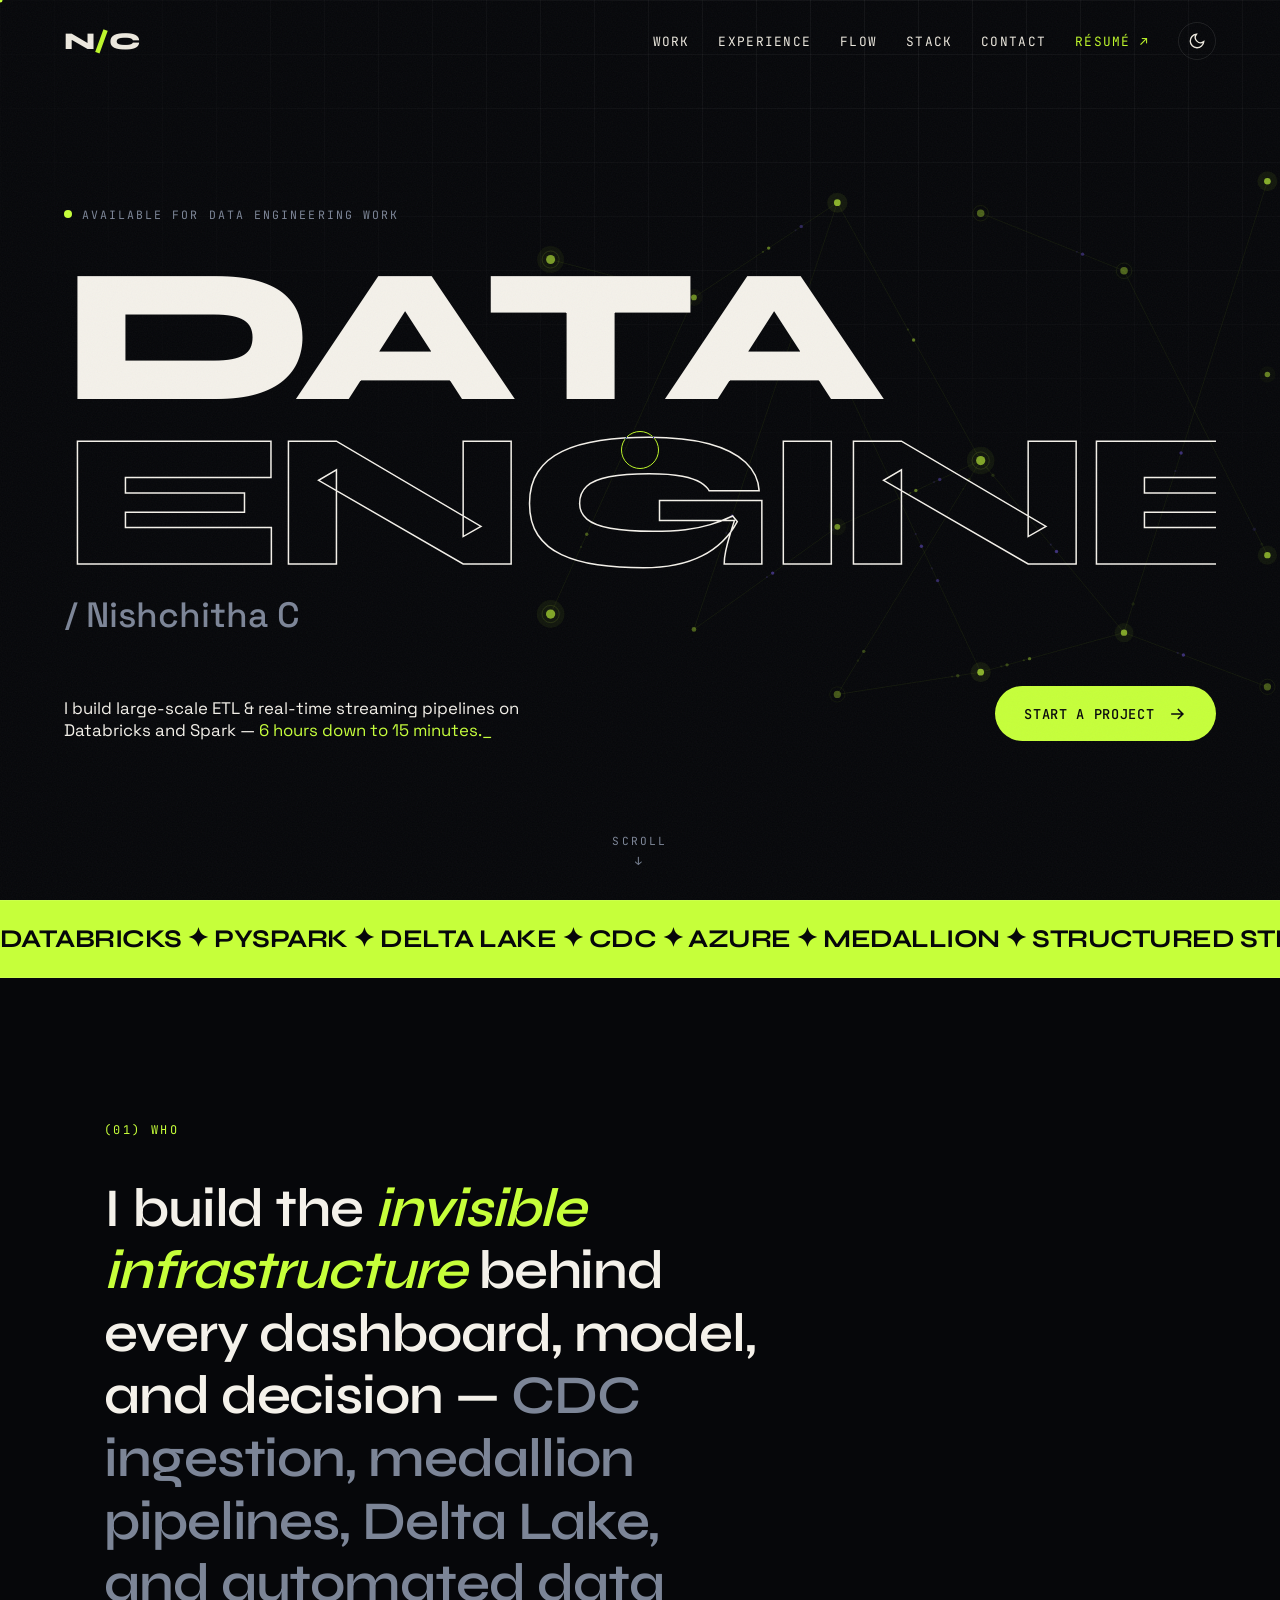
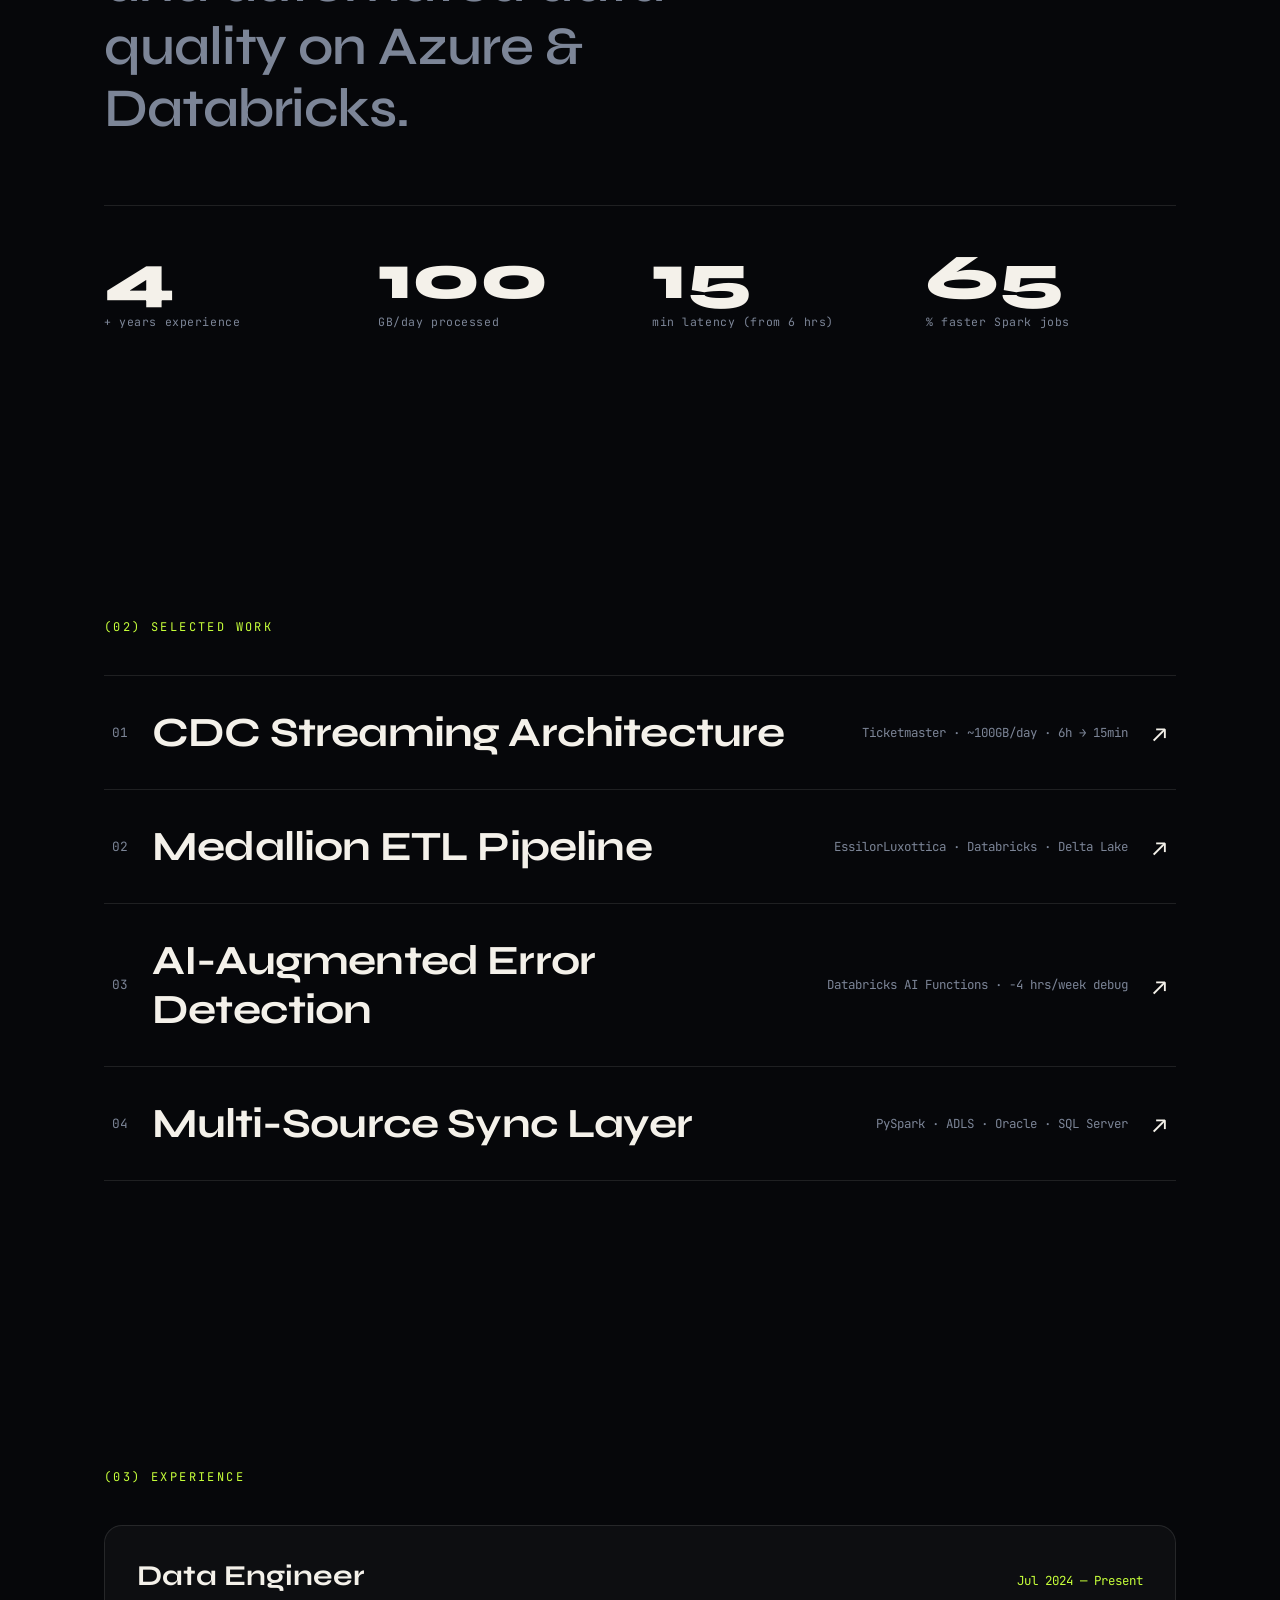
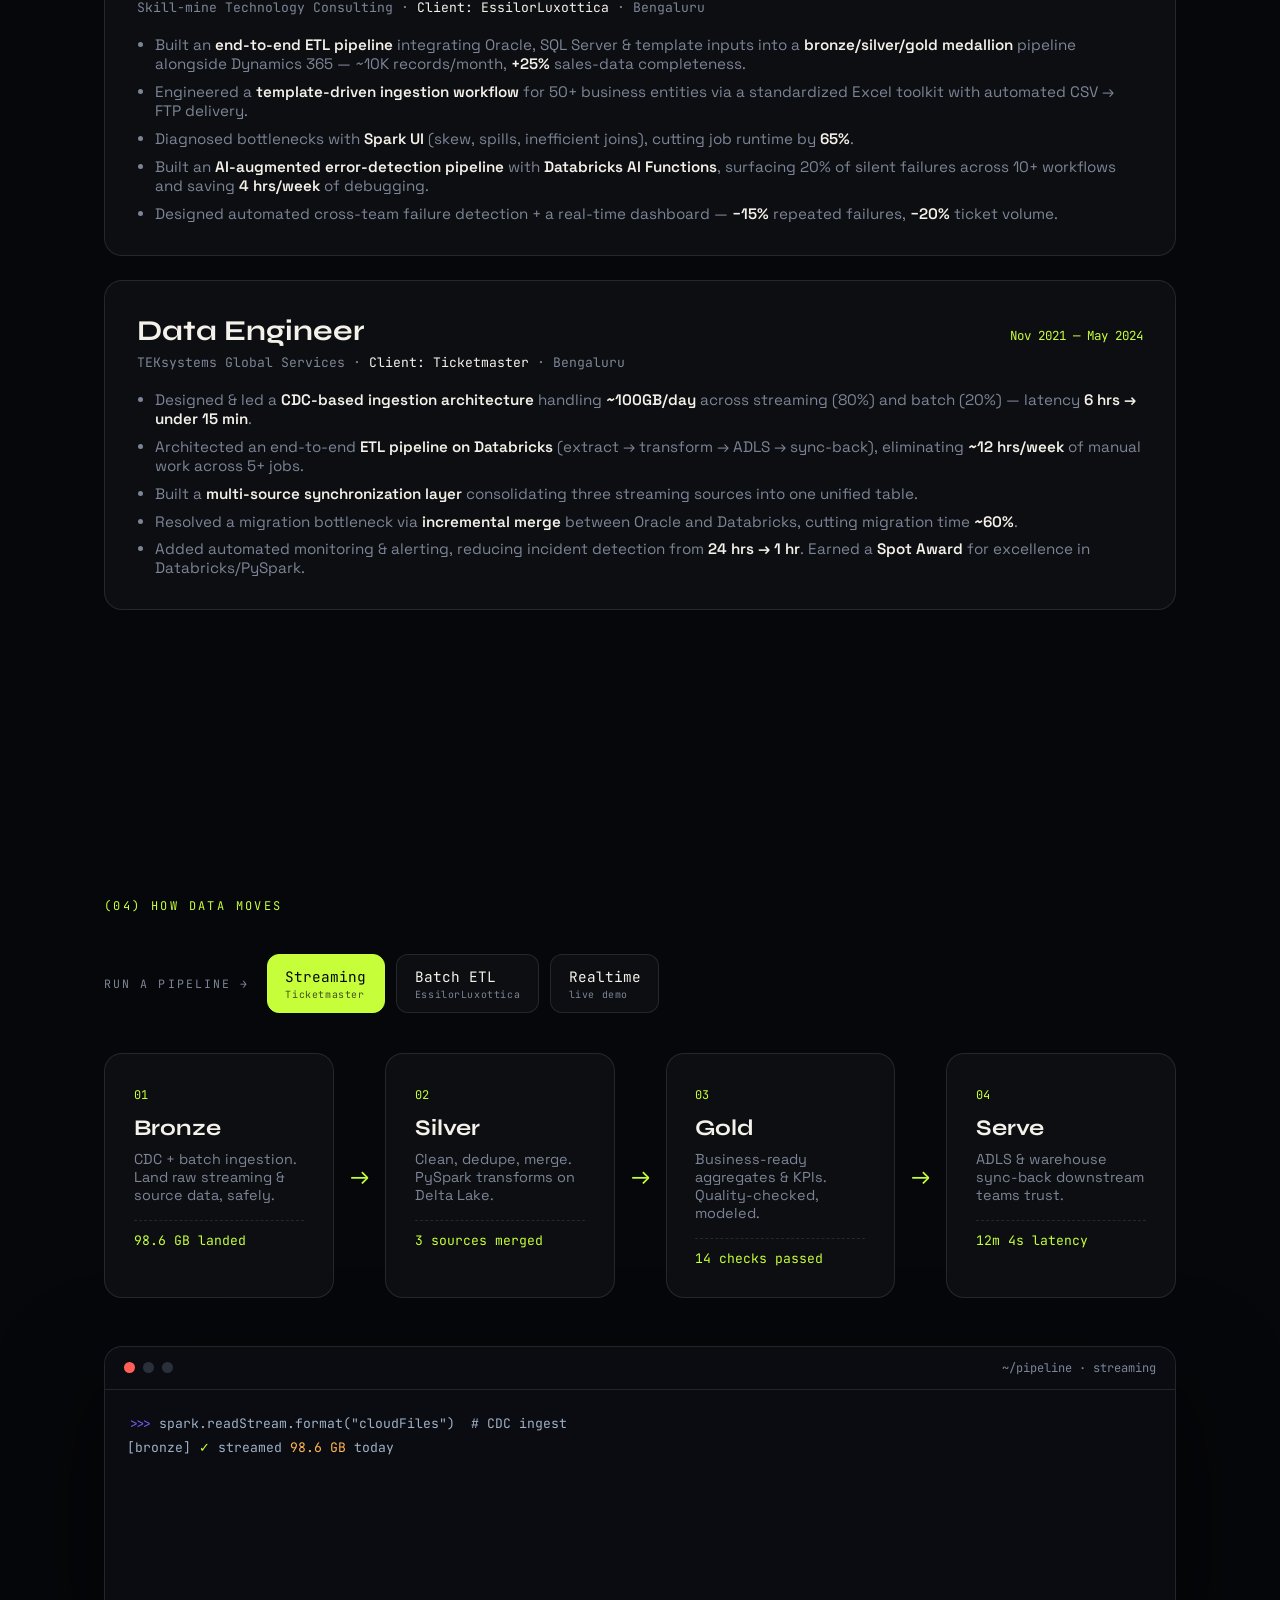
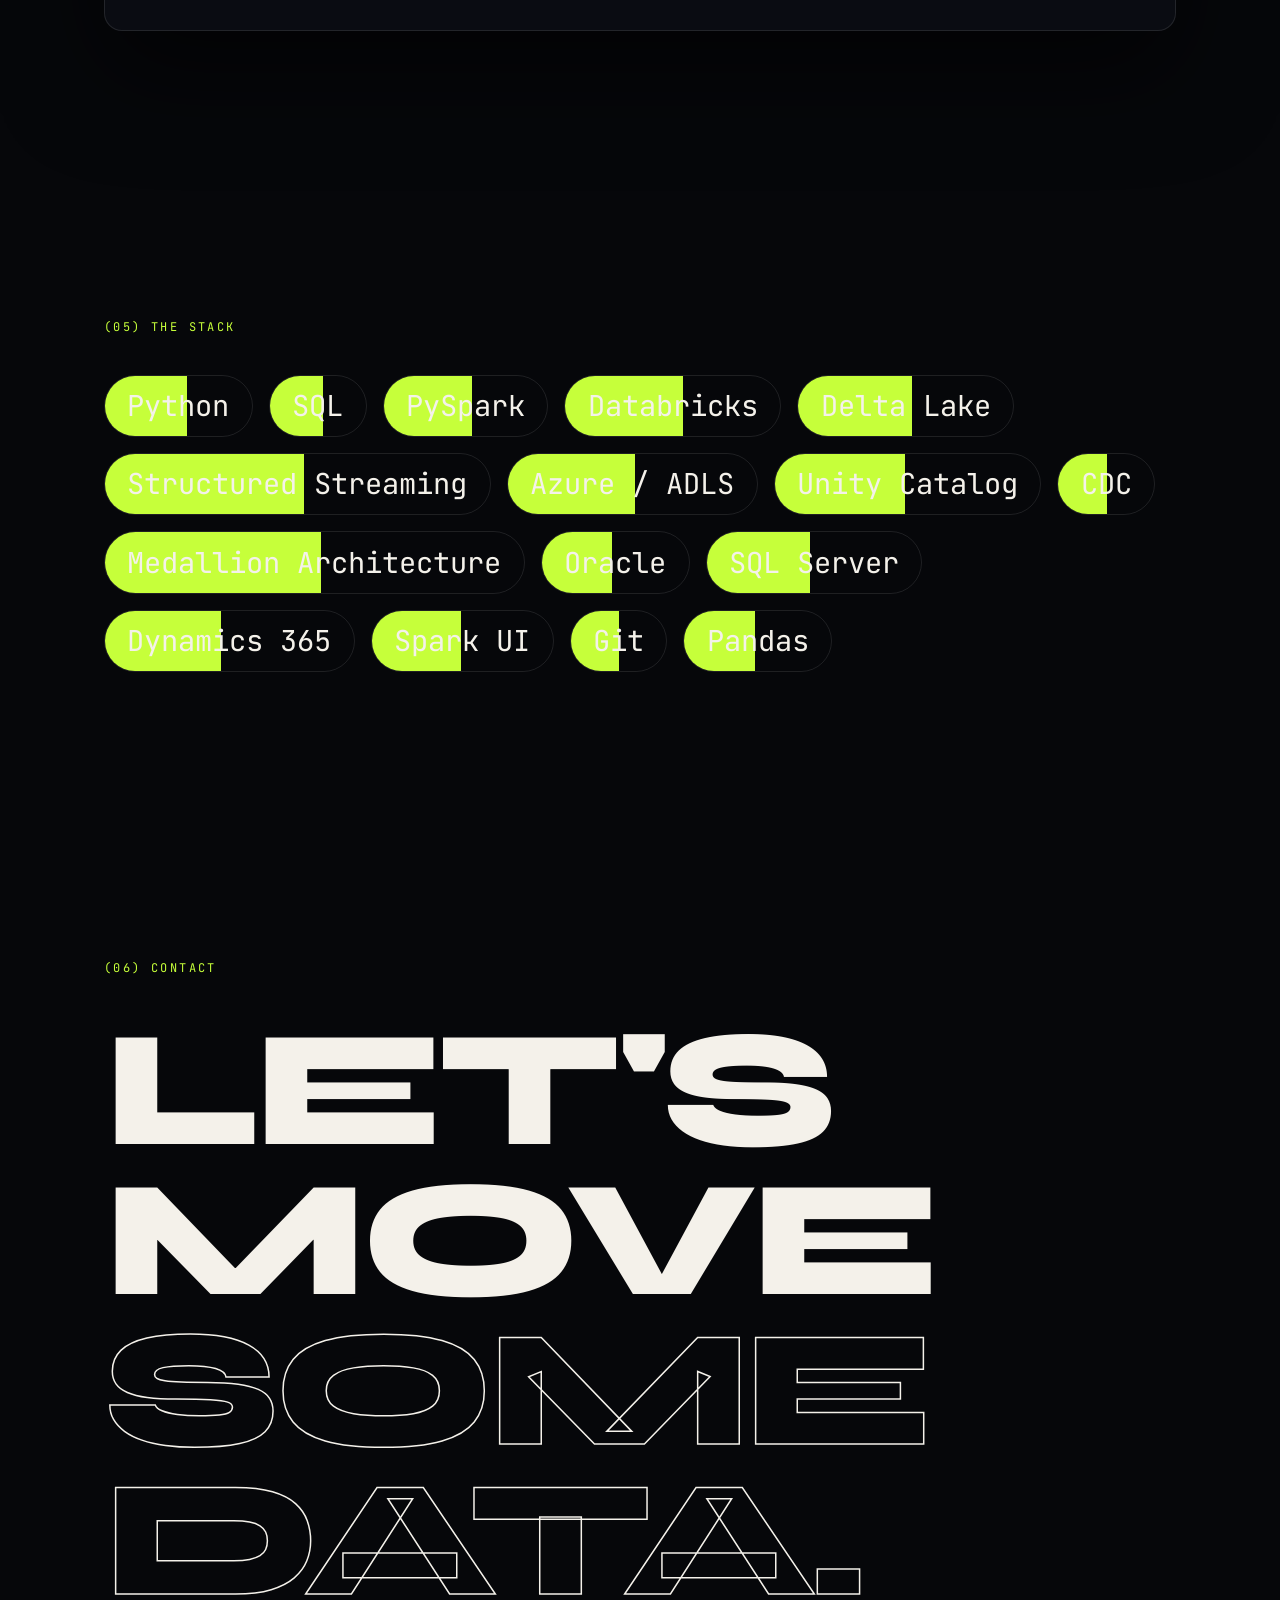
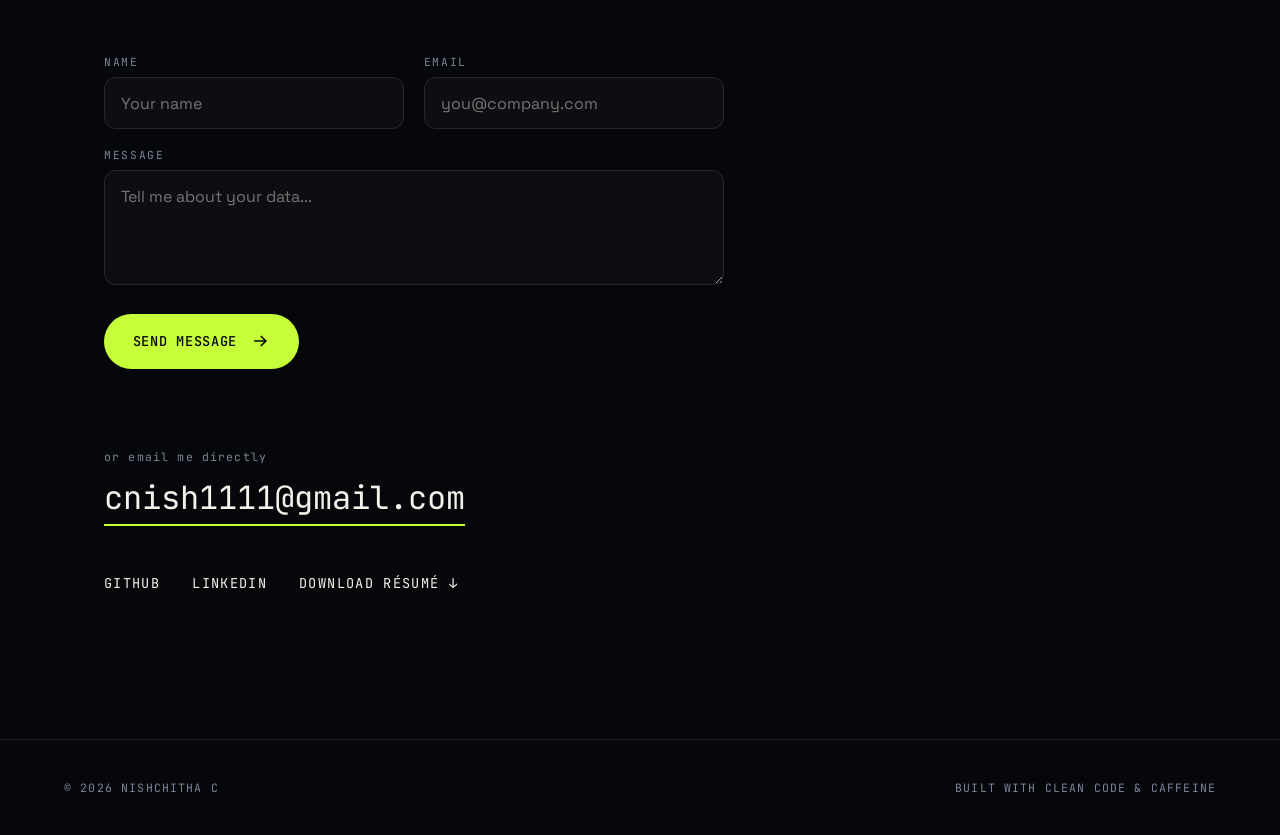
==== commit 4c1edbc6: "Add interactive pipeline switcher that morphs page data Clicking Streaming / Batch ETL / Realtime in" ====
--- a/index.html
+++ b/index.html
@@ -152,17 +152,26 @@
   <!-- FLOW -->
   <section id="flow" class="section">
     <span class="eyebrow">(04) HOW DATA MOVES</span>
+
+    <!-- pipeline / workload switcher -->
+    <div class="switcher" id="switcher" role="group" aria-label="Select a pipeline workload">
+      <span class="sw-label">RUN A PIPELINE →</span>
+      <button class="sw-btn active" data-w="streaming">Streaming<small>Ticketmaster</small></button>
+      <button class="sw-btn" data-w="batch">Batch ETL<small>EssilorLuxottica</small></button>
+      <button class="sw-btn" data-w="realtime">Realtime<small>live demo</small></button>
+    </div>
+
     <div class="flow">
-      <div class="node tilt"><span class="n-num">01</span><h4>Bronze</h4><p>CDC + batch ingestion. Land raw streaming &amp; source data, safely.</p></div>
+      <div class="node tilt"><span class="n-num">01</span><h4>Bronze</h4><p>CDC + batch ingestion. Land raw streaming &amp; source data, safely.</p><span class="n-metric" data-node="0">98.6 GB landed</span></div>
       <div class="flow-arrow">→</div>
-      <div class="node tilt"><span class="n-num">02</span><h4>Silver</h4><p>Clean, dedupe, merge. PySpark transforms on Delta Lake.</p></div>
+      <div class="node tilt"><span class="n-num">02</span><h4>Silver</h4><p>Clean, dedupe, merge. PySpark transforms on Delta Lake.</p><span class="n-metric" data-node="1">3 sources merged</span></div>
       <div class="flow-arrow">→</div>
-      <div class="node tilt"><span class="n-num">03</span><h4>Gold</h4><p>Business-ready aggregates &amp; KPIs. Quality-checked, modeled.</p></div>
+      <div class="node tilt"><span class="n-num">03</span><h4>Gold</h4><p>Business-ready aggregates &amp; KPIs. Quality-checked, modeled.</p><span class="n-metric" data-node="2">14 checks passed</span></div>
       <div class="flow-arrow">→</div>
-      <div class="node tilt"><span class="n-num">04</span><h4>Serve</h4><p>ADLS &amp; warehouse sync-back downstream teams trust.</p></div>
+      <div class="node tilt"><span class="n-num">04</span><h4>Serve</h4><p>ADLS &amp; warehouse sync-back downstream teams trust.</p><span class="n-metric" data-node="3">12m 4s latency</span></div>
     </div>
     <div class="console tilt">
-      <div class="console-bar"><i></i><i></i><i></i><em>~/pipeline · streaming</em></div>
+      <div class="console-bar"><i></i><i></i><i></i><em>~/pipeline · <span id="console-mode">streaming</span></em></div>
       <pre id="console"></pre>
     </div>
   </section>
--- a/styles.css
+++ b/styles.css
@@ -50,6 +50,11 @@
 /* grain + canvas */
 .grain{position:fixed;inset:0;z-index:2;pointer-events:none;opacity:.045;
   background-image:url("data:image/svg+xml,%3Csvg xmlns='http://www.w3.org/2000/svg' width='120' height='120'%3E%3Cfilter id='n'%3E%3CfeTurbulence type='fractalNoise' baseFrequency='.8' numOctaves='3'/%3E%3C/filter%3E%3Crect width='100%25' height='100%25' filter='url(%23n)'/%3E%3C/svg%3E")}
+/* blueprint data grid backdrop */
+body::before{content:"";position:fixed;inset:0;z-index:0;pointer-events:none;
+  background-image:linear-gradient(var(--line) 1px,transparent 1px),linear-gradient(90deg,var(--line) 1px,transparent 1px);
+  background-size:54px 54px;-webkit-mask-image:radial-gradient(ellipse 120% 90% at 70% 0%,#000 0%,transparent 75%);
+  mask-image:radial-gradient(ellipse 120% 90% at 70% 0%,#000 0%,transparent 75%);opacity:.5}
 #globe{position:fixed;top:0;right:-6%;width:70vw;height:100vh;z-index:0;opacity:.9}
 
 /* cursor */
@@ -143,6 +148,18 @@
 .xp-item li{font-size:.95rem;color:var(--muted)}
 .xp-item li b{color:var(--ink);font-weight:600}
 
+/* pipeline switcher */
+.switcher{display:flex;align-items:stretch;flex-wrap:wrap;gap:.7rem;margin-bottom:2.5rem}
+.sw-label{display:flex;align-items:center;font-family:var(--mono);font-size:.72rem;letter-spacing:.18em;color:var(--muted);margin-right:.4rem}
+.sw-btn{display:flex;flex-direction:column;gap:.15rem;background:rgba(255,255,255,.03);border:1px solid var(--line);border-radius:12px;
+  padding:.7rem 1.1rem;color:var(--ink);font-family:var(--mono);font-size:.9rem;cursor:none;text-align:left;
+  transition:border-color .3s,background .3s,color .3s,transform .3s}
+body.light .sw-btn{background:rgba(0,0,0,.03)}
+.sw-btn small{font-size:.62rem;letter-spacing:.06em;color:var(--muted);transition:color .3s}
+.sw-btn:hover{border-color:var(--accent);transform:translateY(-2px)}
+.sw-btn.active{background:var(--accent);color:#06070a;border-color:var(--accent)}
+.sw-btn.active small{color:rgba(6,7,10,.7)}
+
 /* flow */
 .flow{display:flex;align-items:stretch;gap:1rem;flex-wrap:wrap;margin-bottom:3rem}
 .node{flex:1;min-width:200px;background:rgba(255,255,255,.03);border:1px solid var(--line);border-radius:18px;padding:1.8rem;transition:transform .3s,border-color .3s,background .3s}
@@ -150,6 +167,9 @@
 .n-num{font-family:var(--mono);font-size:.75rem;color:var(--accent)}
 .node h4{font-family:var(--syne);font-size:1.4rem;margin:.6rem 0}
 .node p{color:var(--muted);font-size:.9rem}
+.n-metric{display:inline-block;margin-top:1rem;font-family:var(--mono);font-size:.82rem;color:var(--accent);
+  border-top:1px dashed var(--line);padding-top:.7rem;width:100%;transition:opacity .3s,transform .3s}
+.n-metric.flip{opacity:0;transform:translateY(6px)}
 .flow-arrow{display:flex;align-items:center;color:var(--accent);font-size:1.5rem}
 
 /* console */
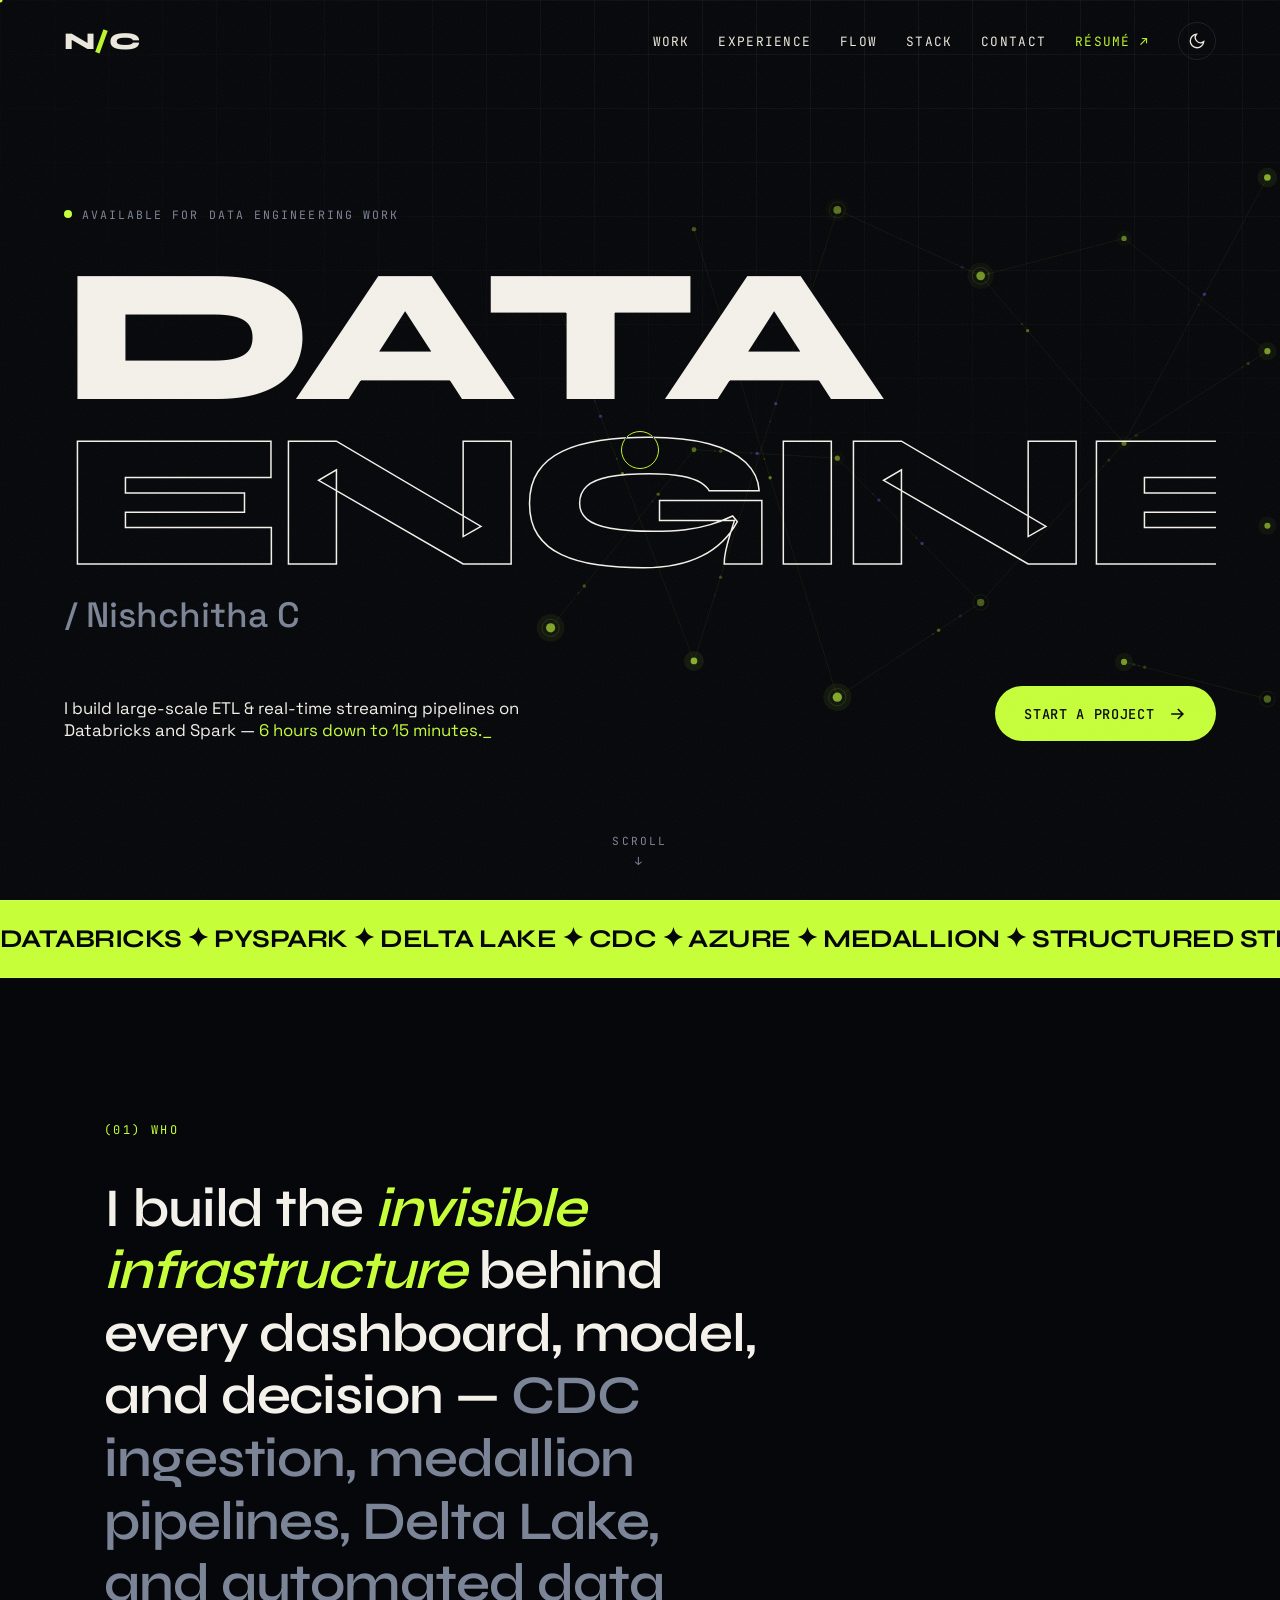
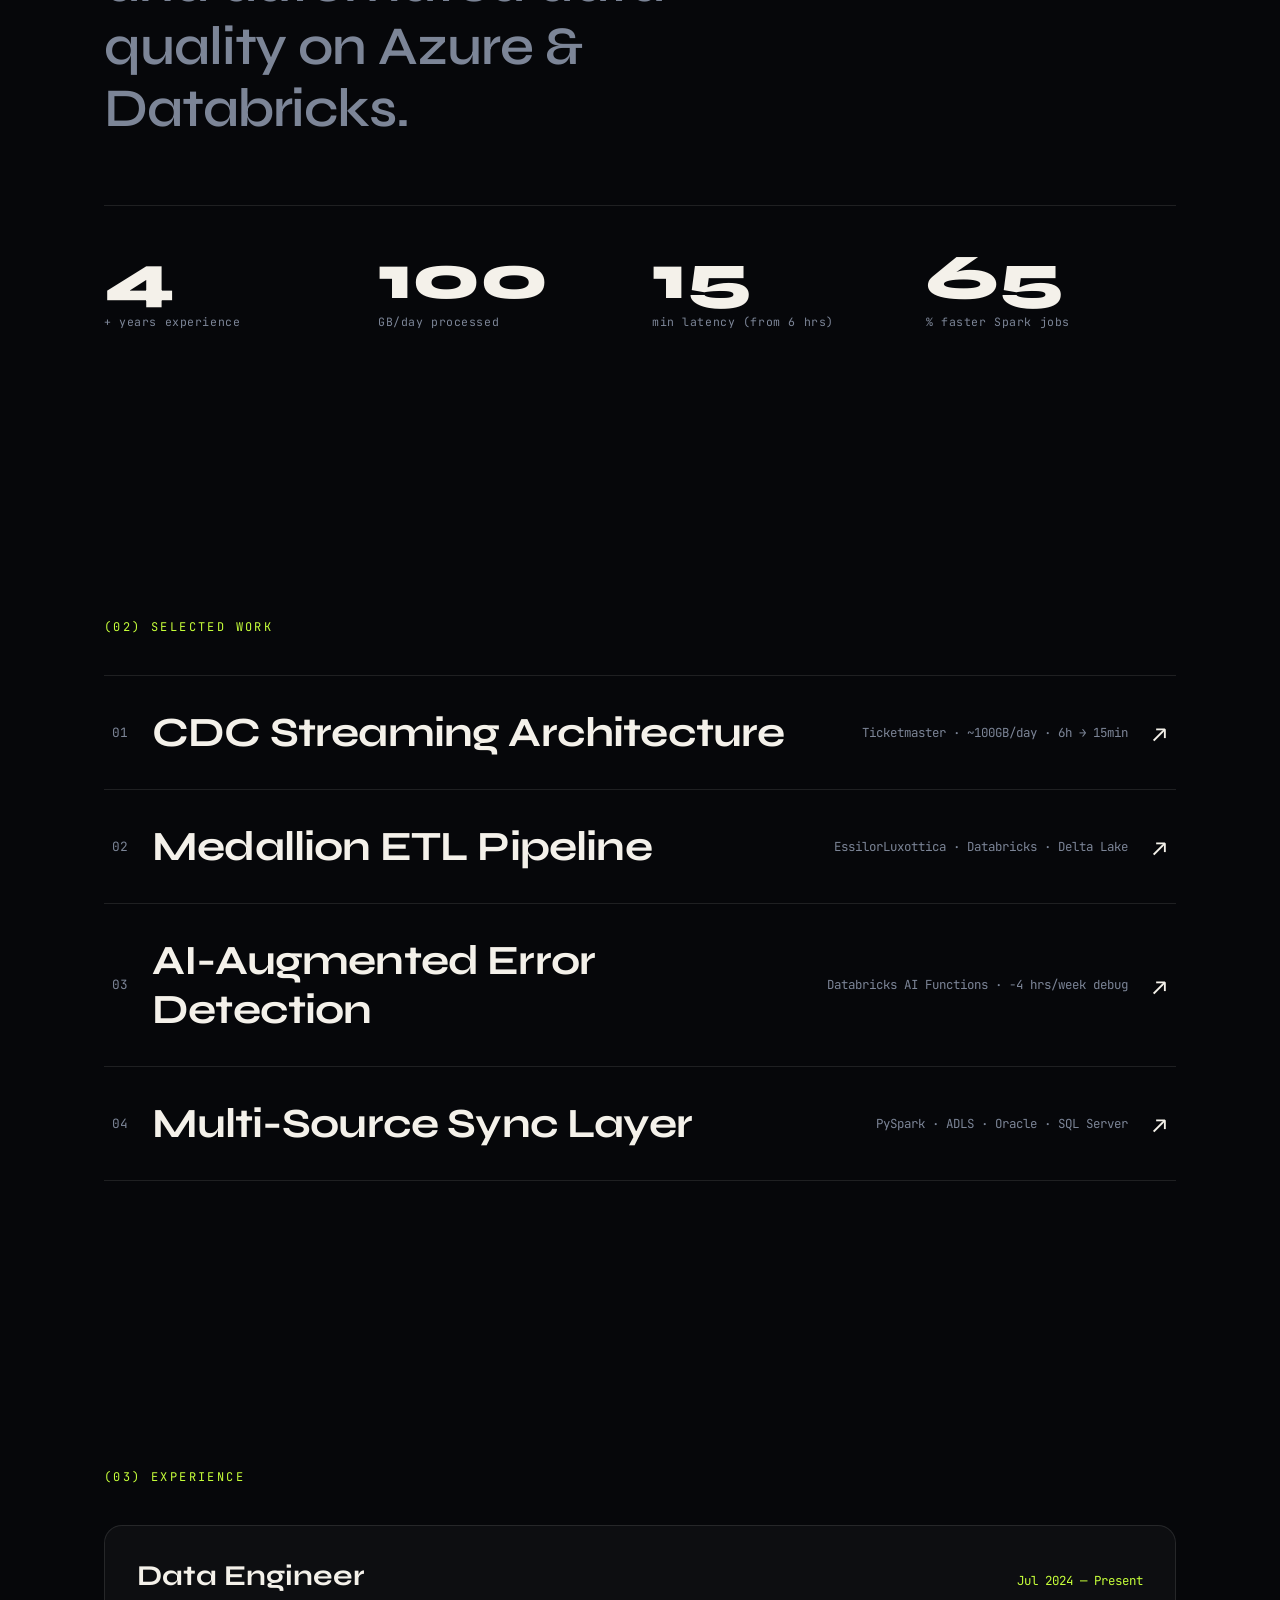
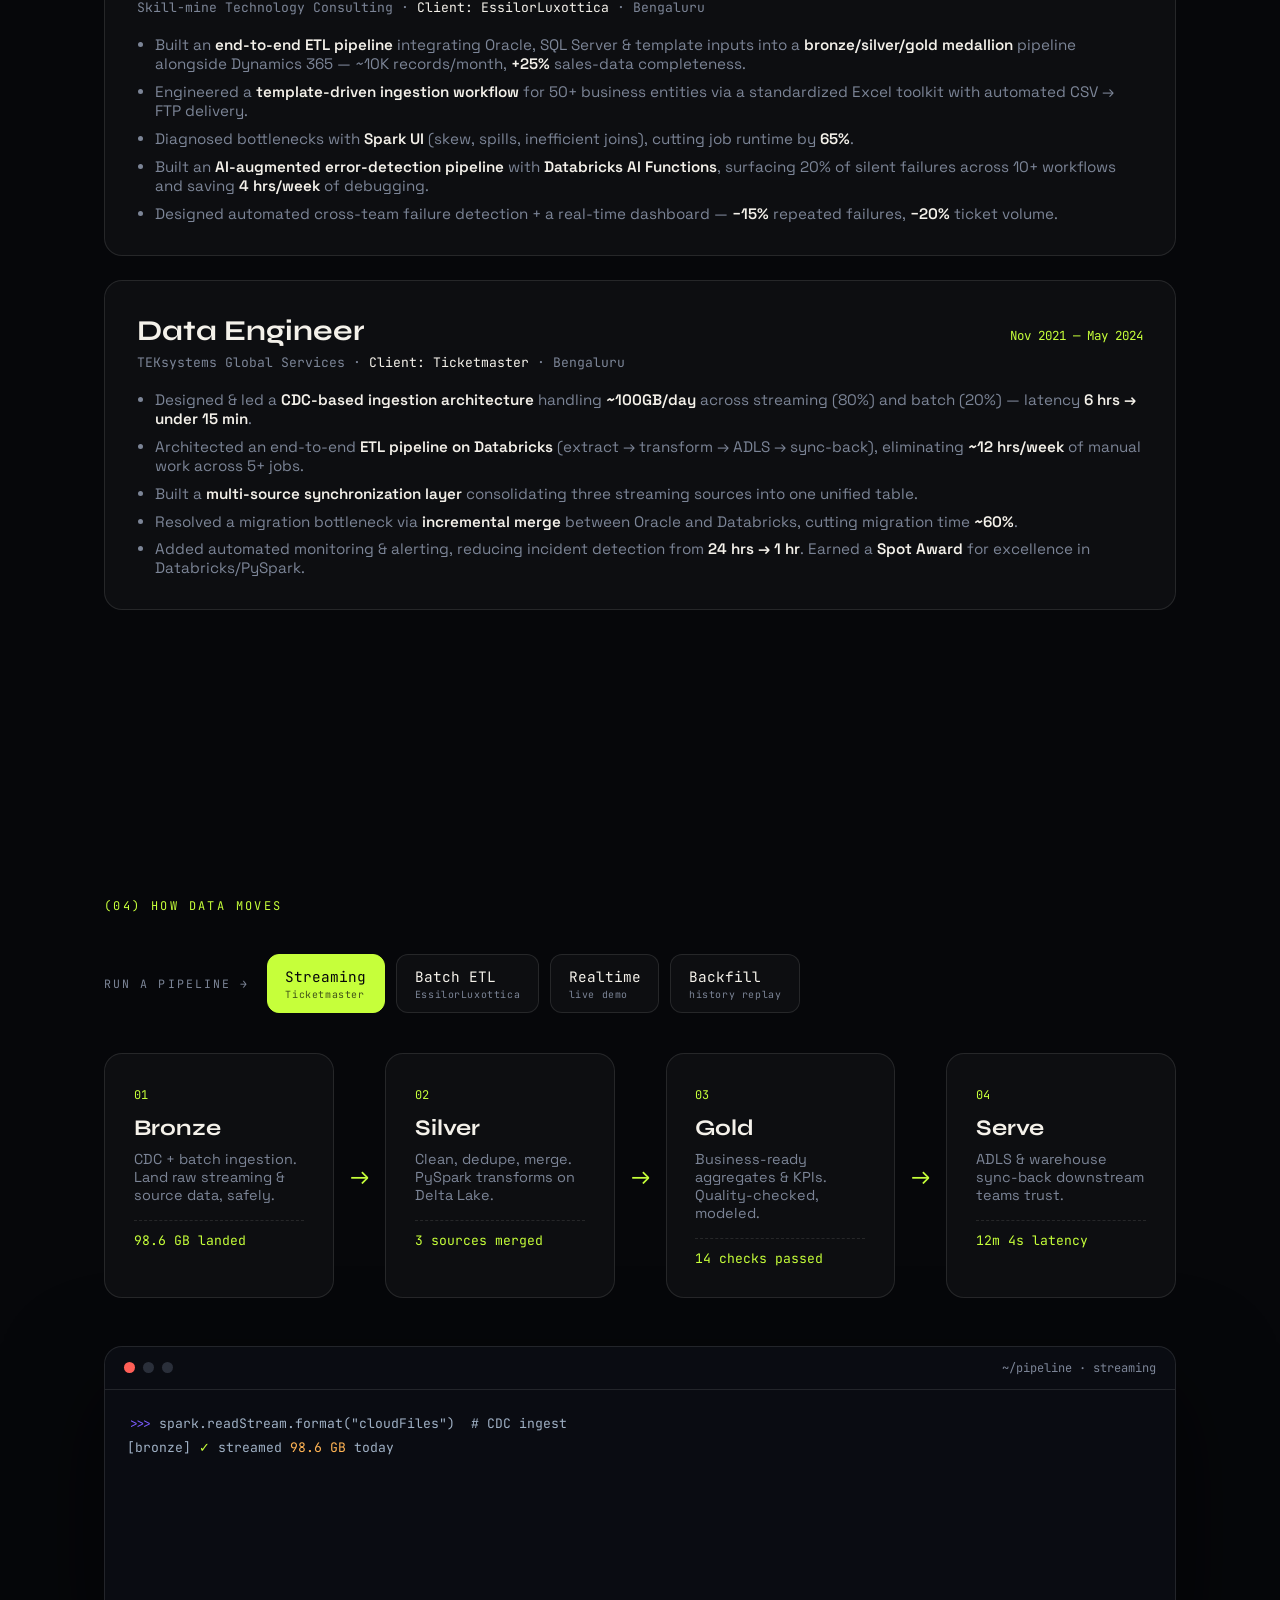
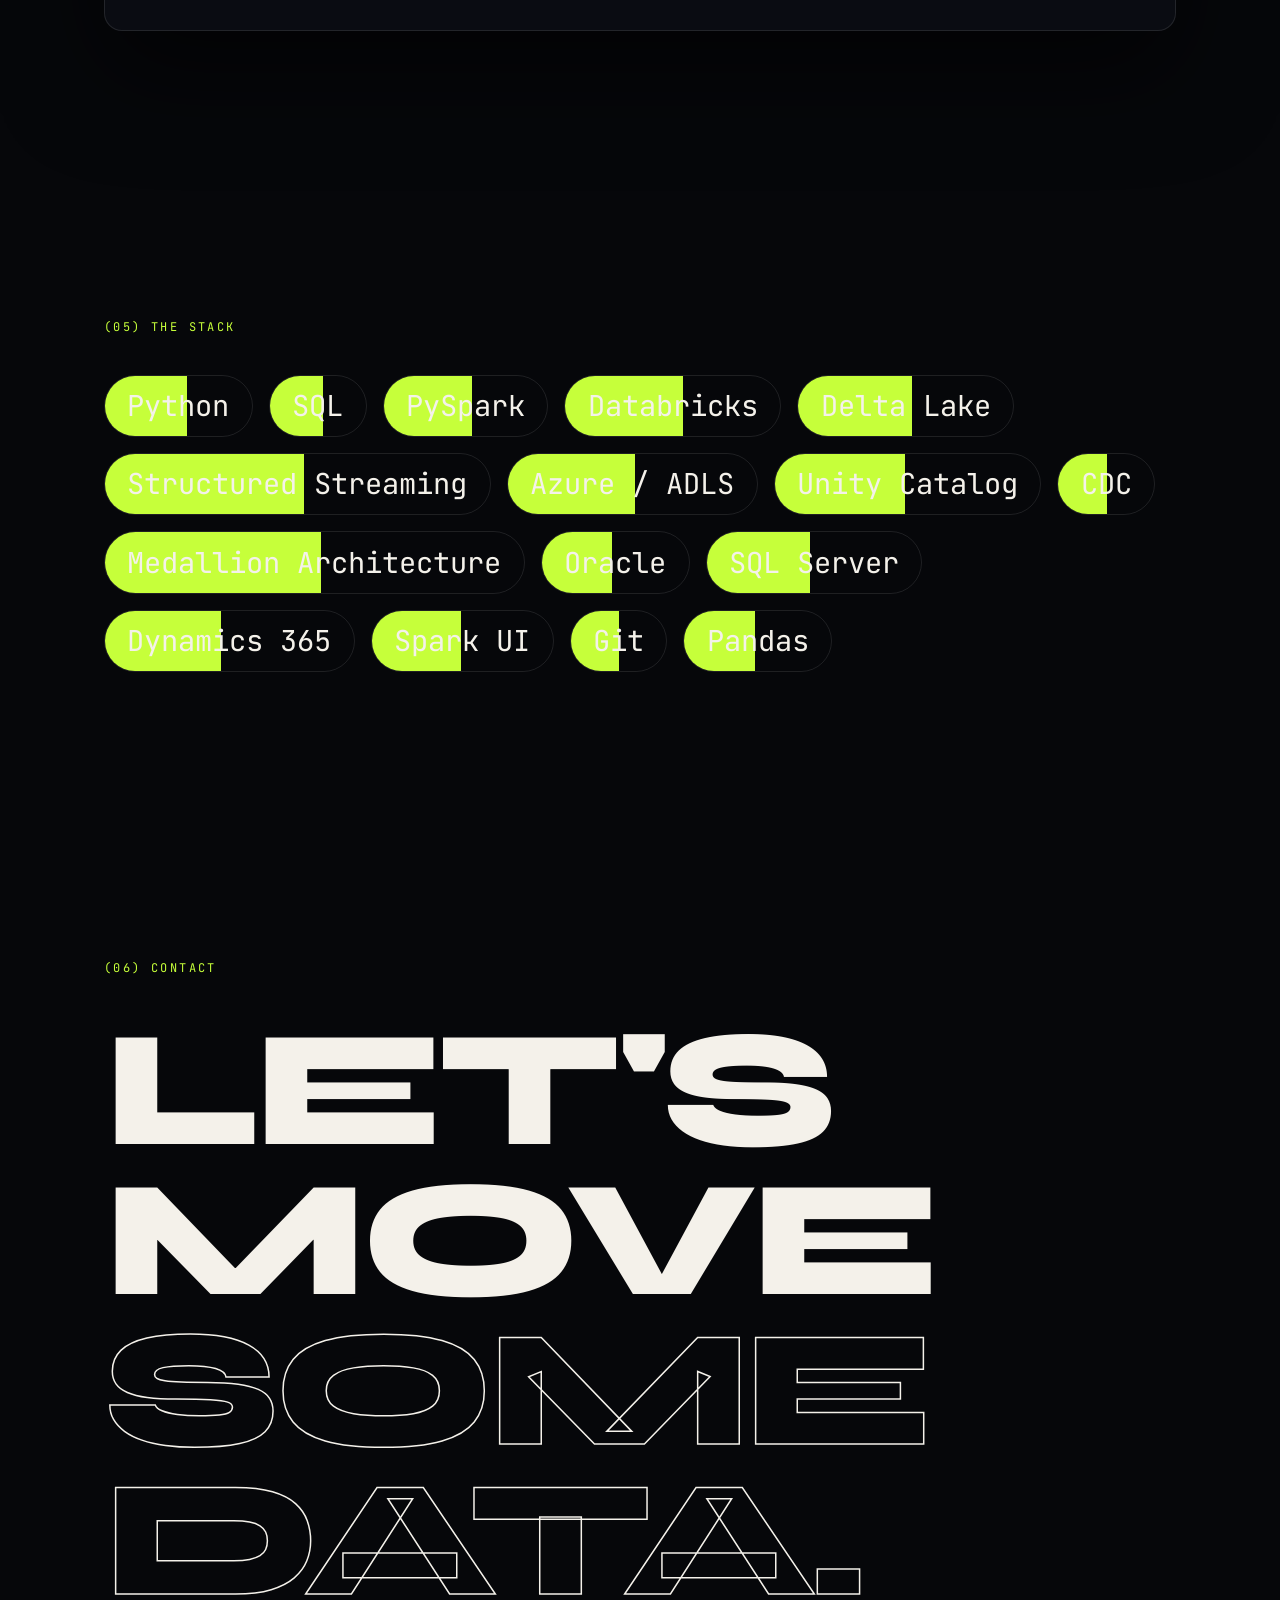
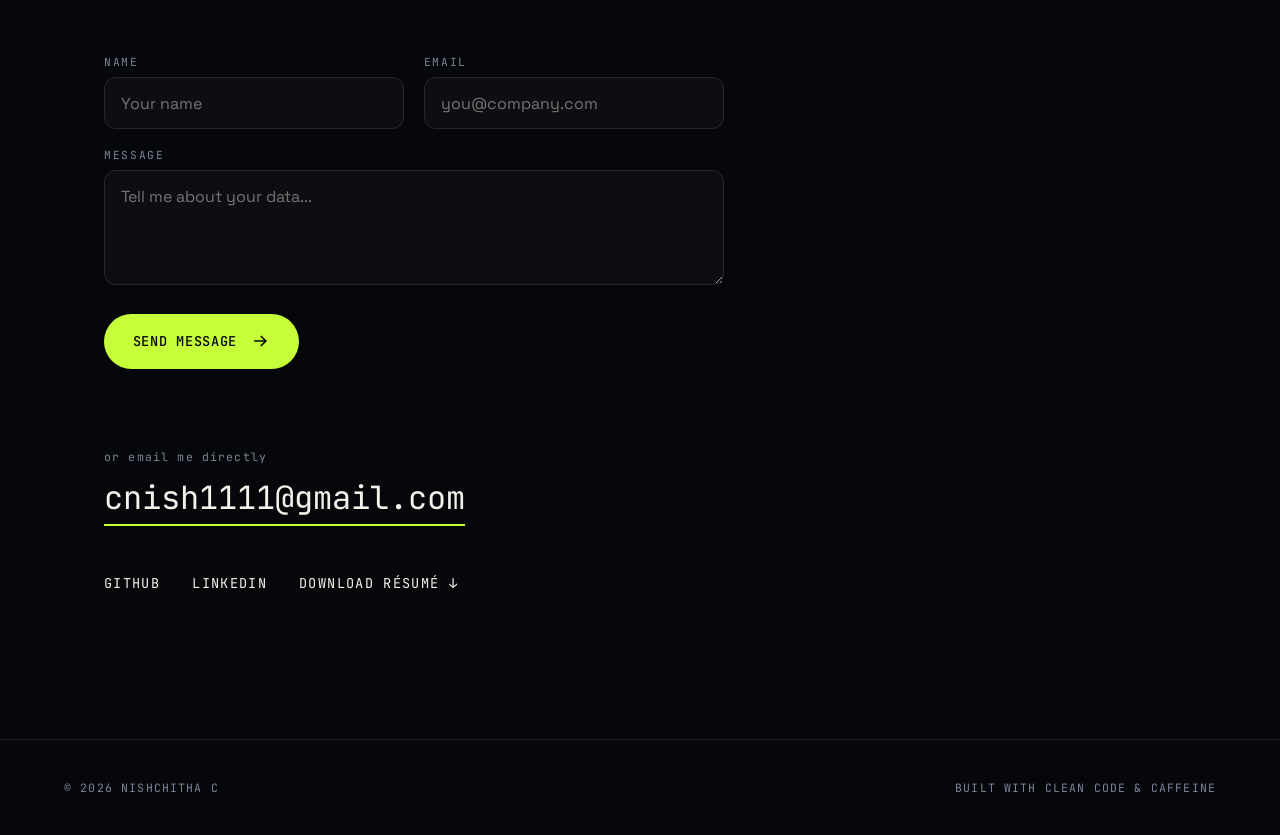
==== commit 6cdd62e4: "Add reactive stats, auto-cycle, and a Backfill mode to switcher - Hero stat counters (GB/day, latenc" ====
--- a/index.html
+++ b/index.html
@@ -83,9 +83,9 @@
     <p class="big-statement">I build the <em>invisible infrastructure</em> behind every dashboard, model, and decision — <span class="muted">CDC ingestion, medallion pipelines, Delta Lake, and automated data quality on Azure &amp; Databricks.</span></p>
     <div class="stats">
       <div class="stat magnetic"><b data-count="4">0</b><span>+ years experience</span></div>
-      <div class="stat magnetic"><b data-count="100">0</b><span>GB/day processed</span></div>
-      <div class="stat magnetic"><b data-count="15">0</b><span>min latency (from 6 hrs)</span></div>
-      <div class="stat magnetic"><b data-count="65">0</b><span>% faster Spark jobs</span></div>
+      <div class="stat magnetic"><b data-slot="vol">0</b><span>GB/day processed</span></div>
+      <div class="stat magnetic"><b data-slot="lat">0</b><span>min latency (from 6 hrs)</span></div>
+      <div class="stat magnetic"><b data-slot="perf">0</b><span>% faster Spark jobs</span></div>
     </div>
   </section>
 
@@ -159,6 +159,7 @@
       <button class="sw-btn active" data-w="streaming">Streaming<small>Ticketmaster</small></button>
       <button class="sw-btn" data-w="batch">Batch ETL<small>EssilorLuxottica</small></button>
       <button class="sw-btn" data-w="realtime">Realtime<small>live demo</small></button>
+      <button class="sw-btn" data-w="backfill">Backfill<small>history replay</small></button>
     </div>
 
     <div class="flow">
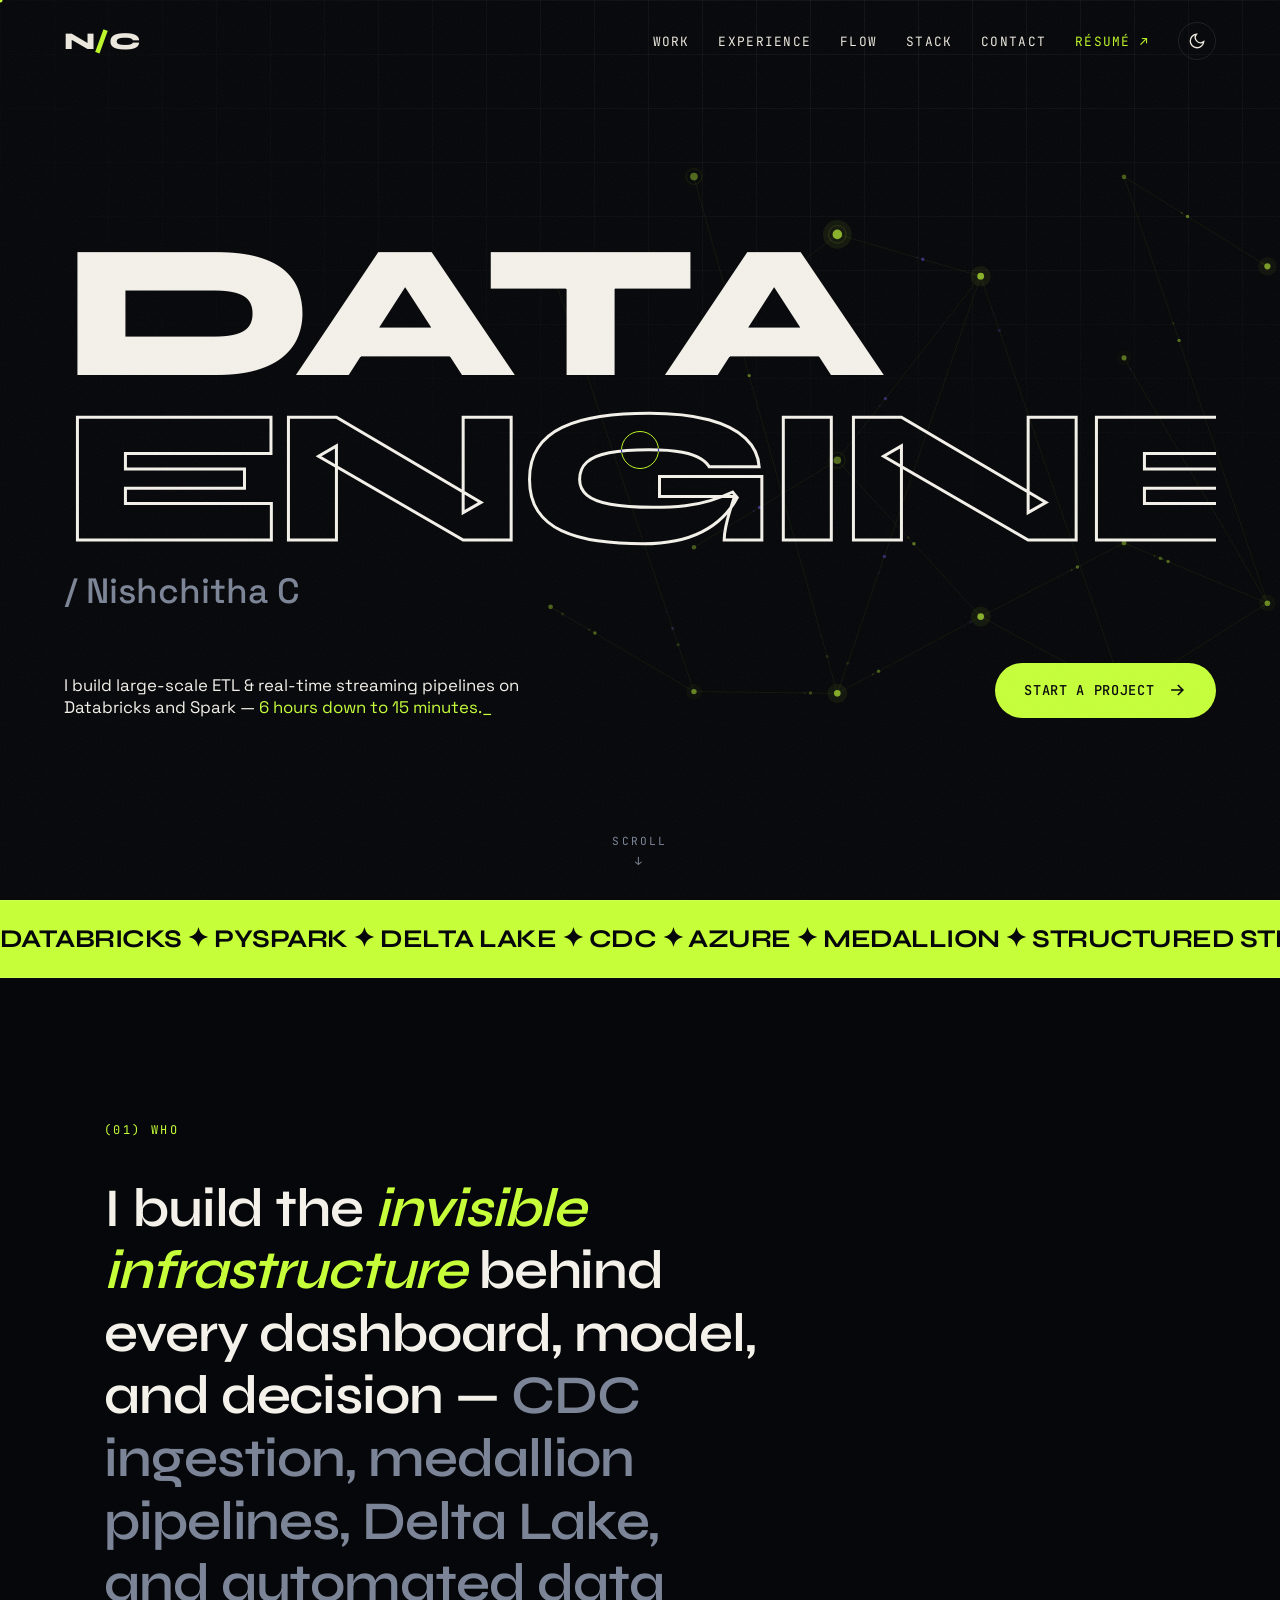
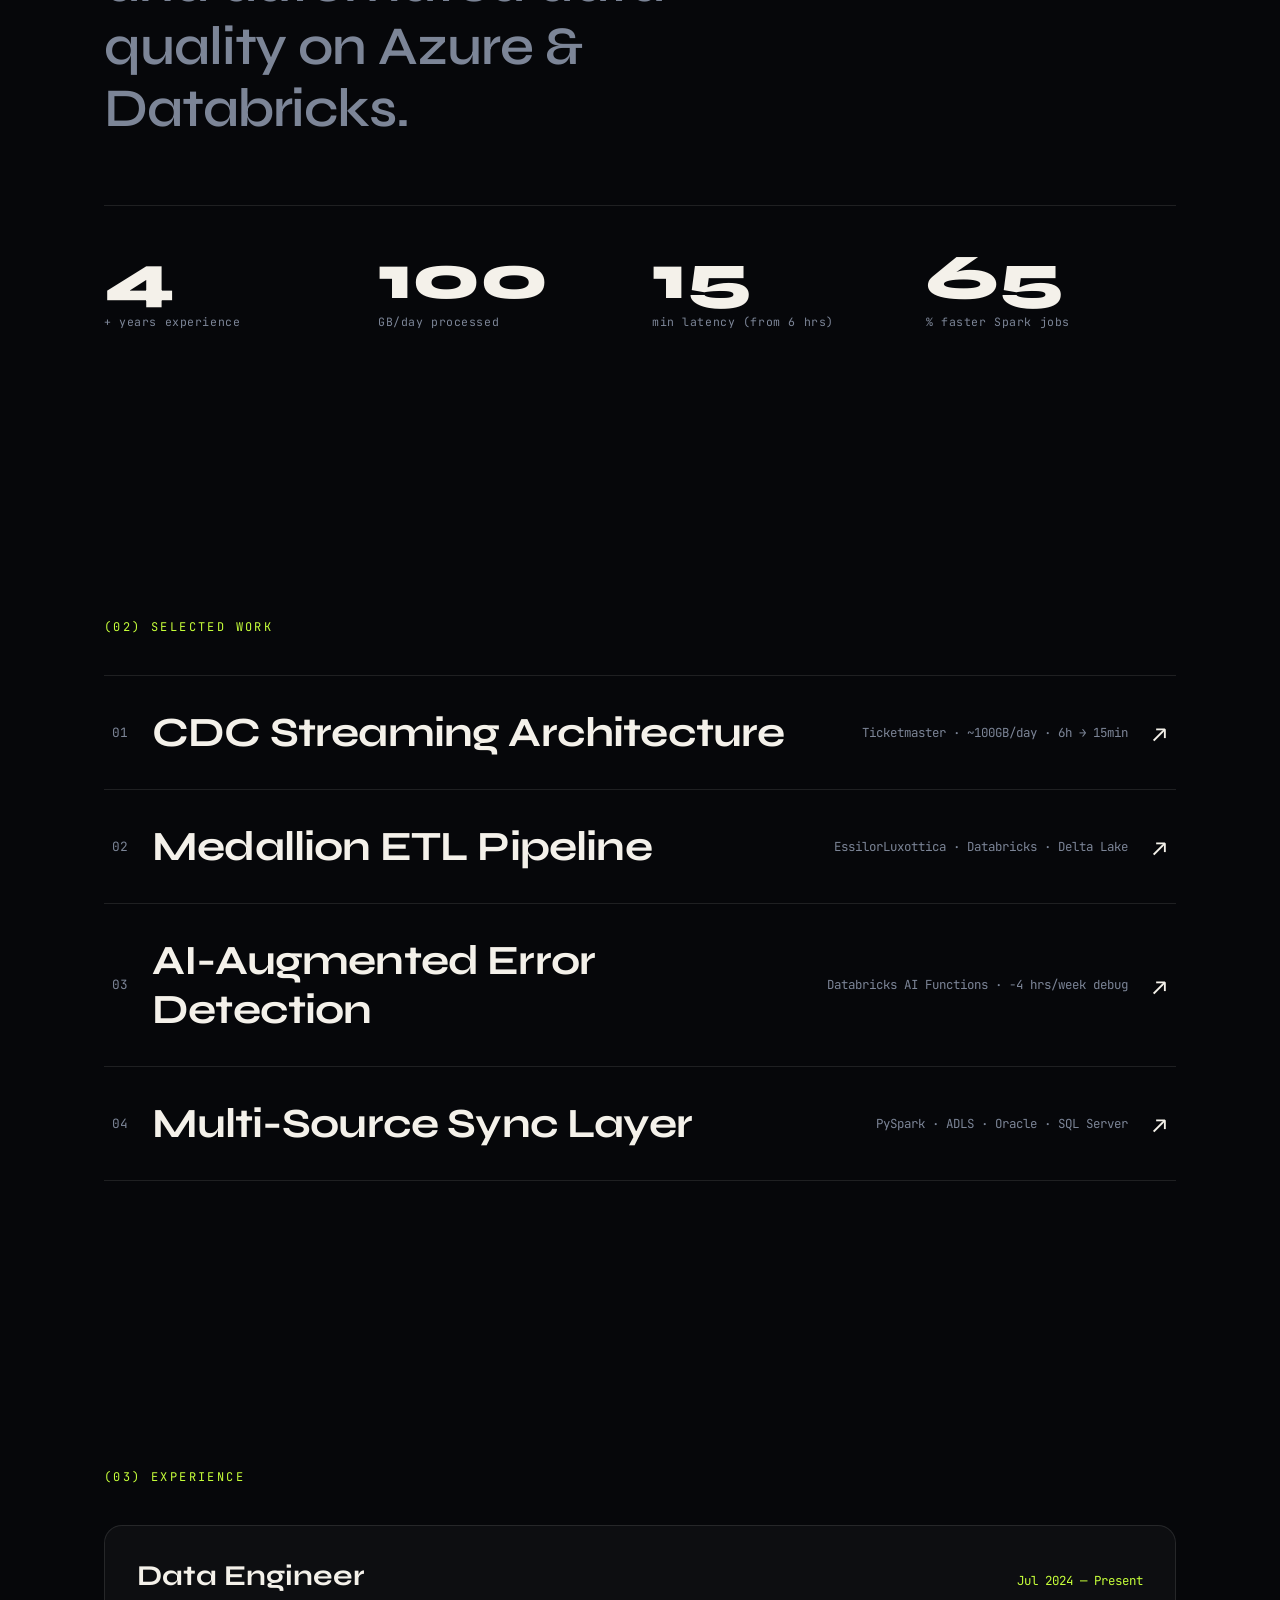
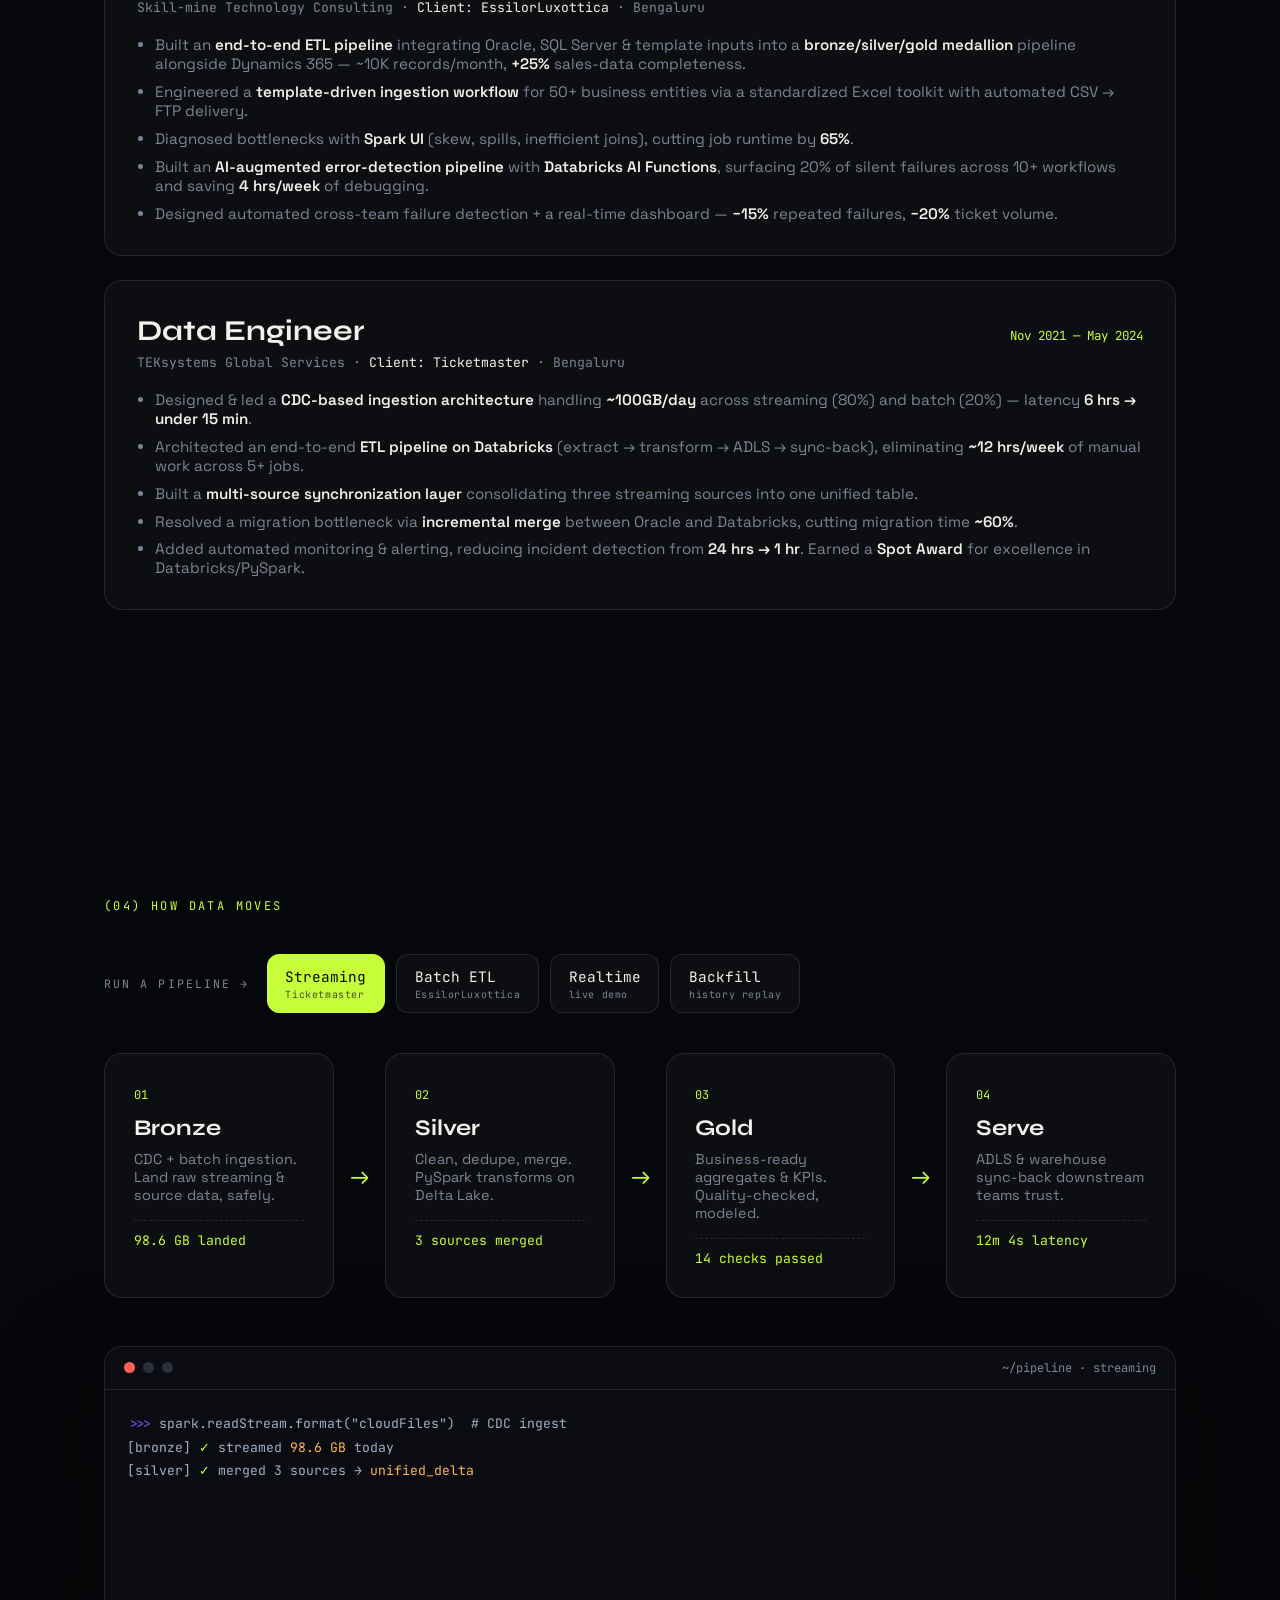
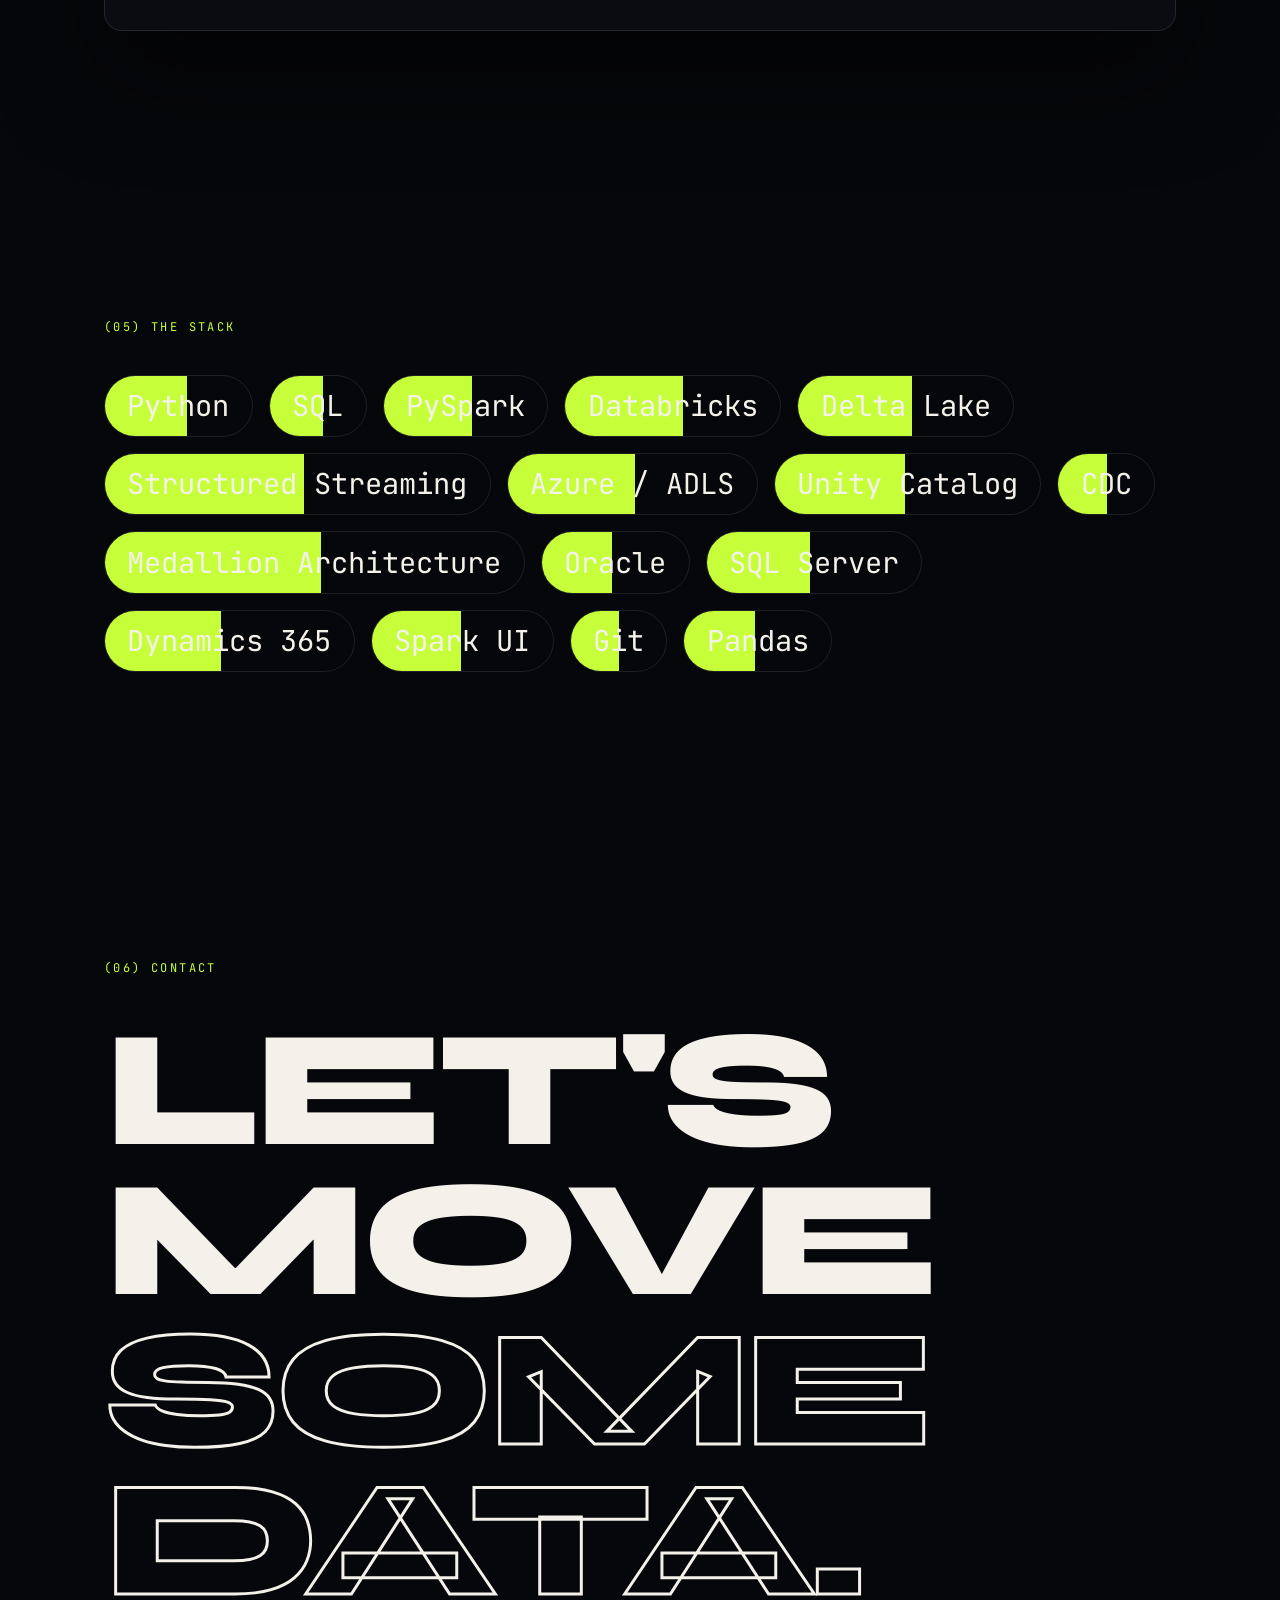
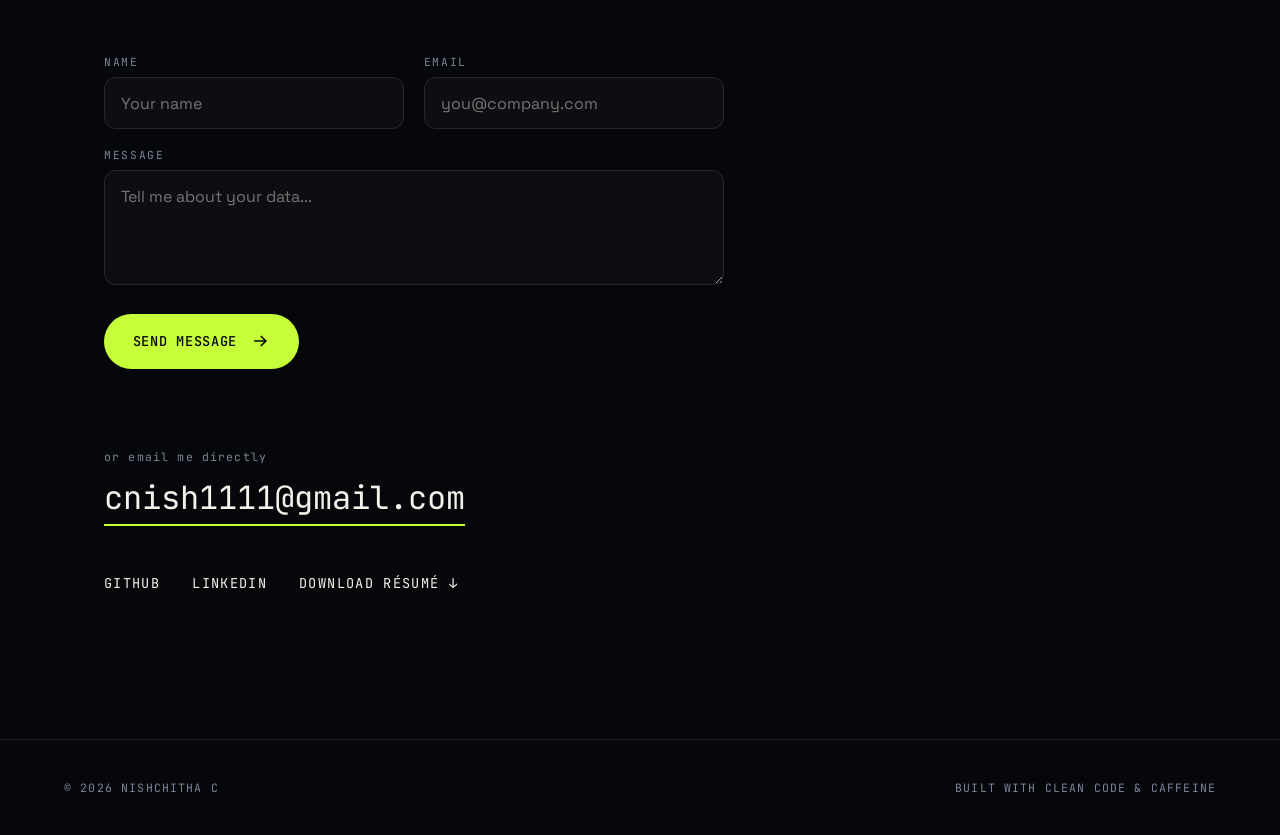
==== commit 0f83d727: "Remove availability tag and strengthen ENGINEER outline weight Drop the "available for data engineer" ====
--- a/index.html
+++ b/index.html
@@ -56,7 +56,6 @@
 <main id="top">
   <!-- HERO -->
   <section class="hero">
-    <p class="tag"><span class="pulse"></span>AVAILABLE FOR DATA ENGINEERING WORK</p>
     <h1 class="mega">
       <span class="line"><span class="w">DATA</span></span>
       <span class="line"><span class="w outline">ENGINEER</span></span>
--- a/styles.css
+++ b/styles.css
@@ -45,7 +45,7 @@
 a{color:inherit;text-decoration:none}
 .accent{color:var(--accent)}
 .muted{color:var(--muted)}
-.outline{color:transparent;-webkit-text-stroke:1.5px var(--ink)}
+.outline{color:transparent;-webkit-text-stroke:clamp(1.5px,.28vw,3px) var(--ink)}
 
 /* grain + canvas */
 .grain{position:fixed;inset:0;z-index:2;pointer-events:none;opacity:.045;
